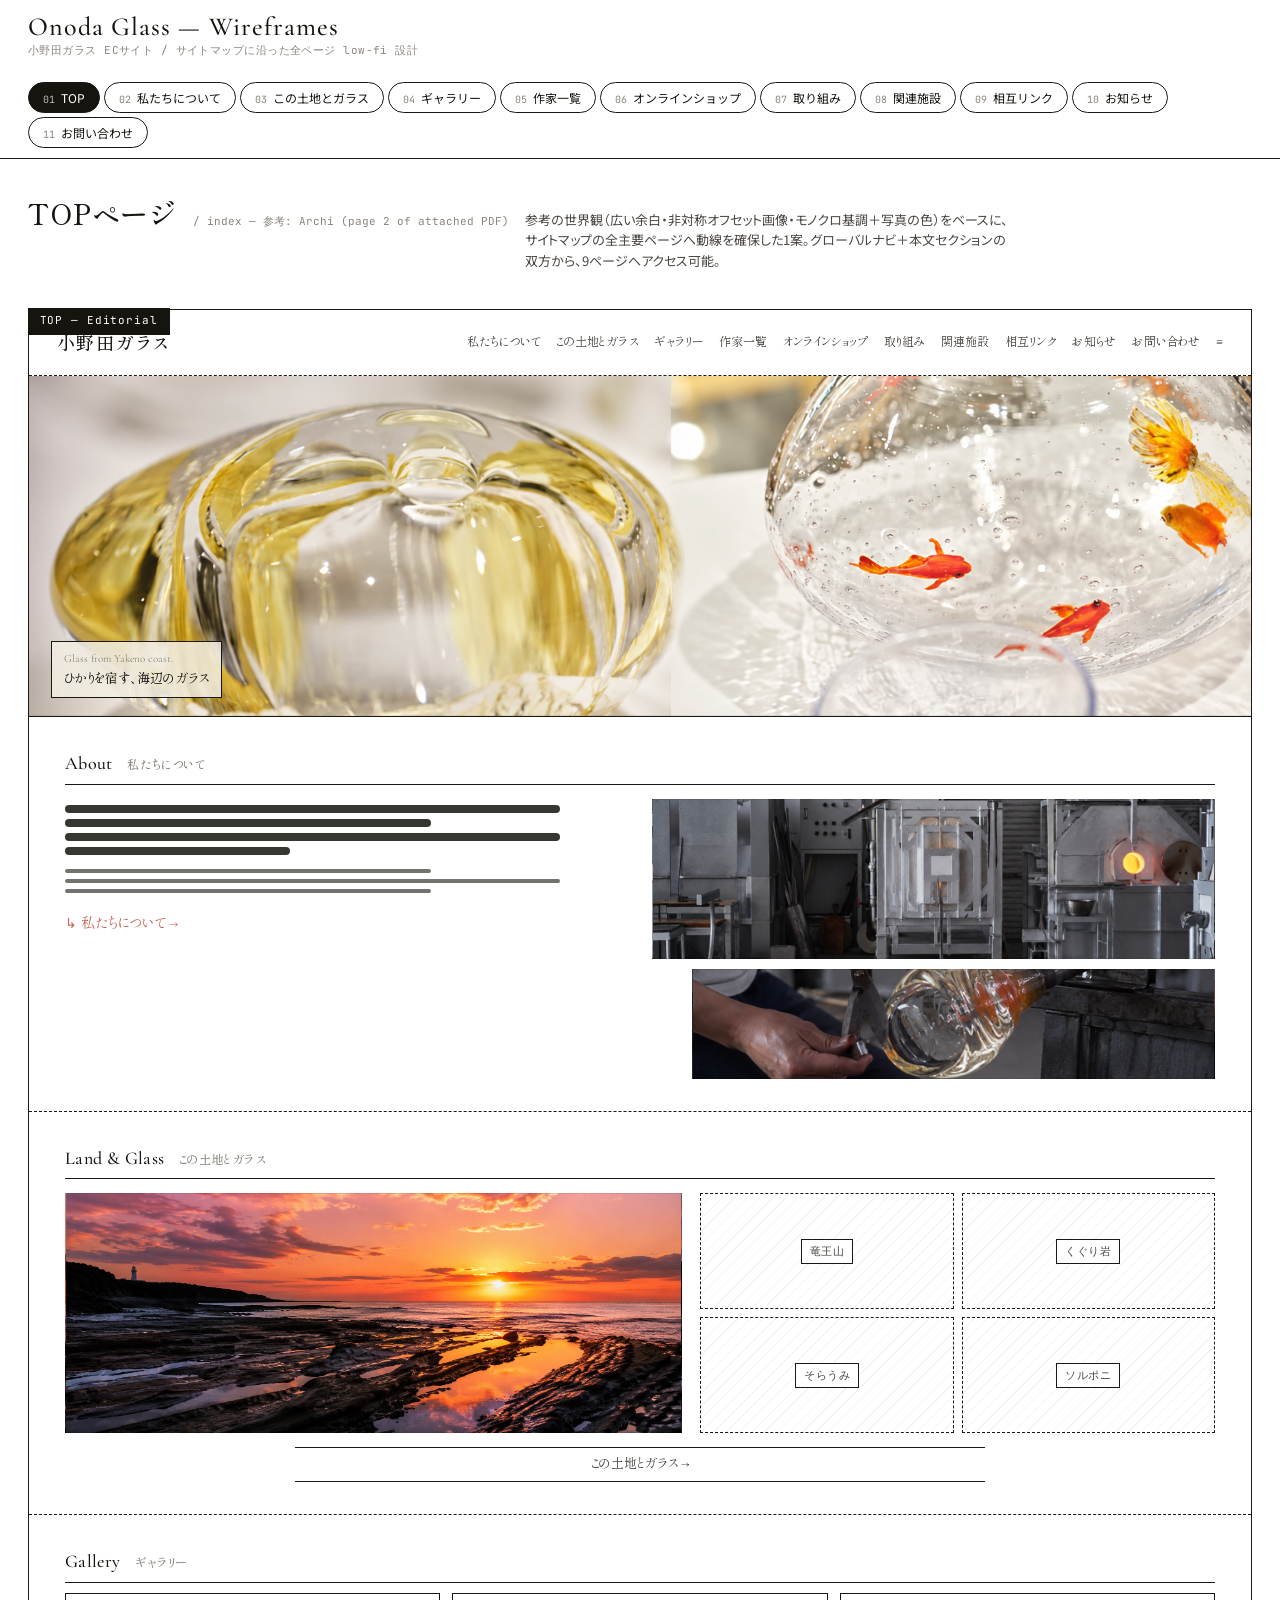
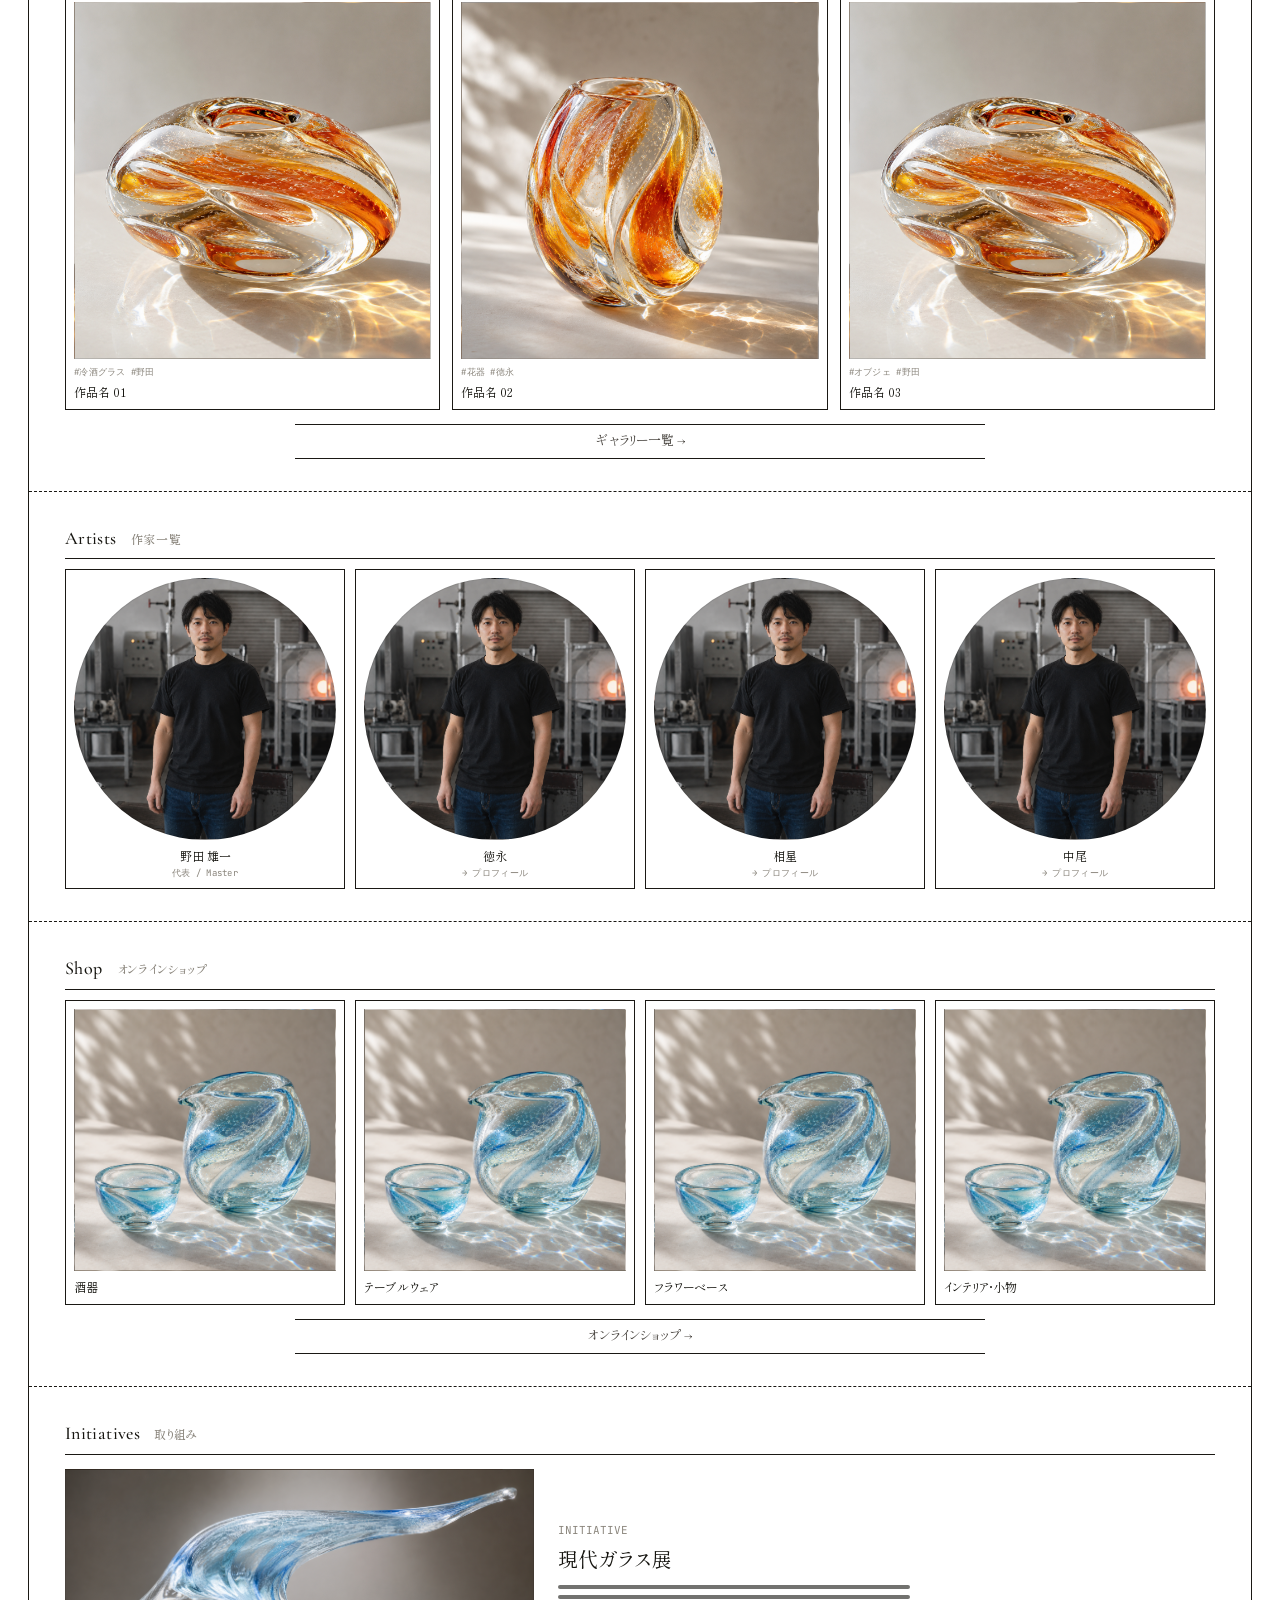
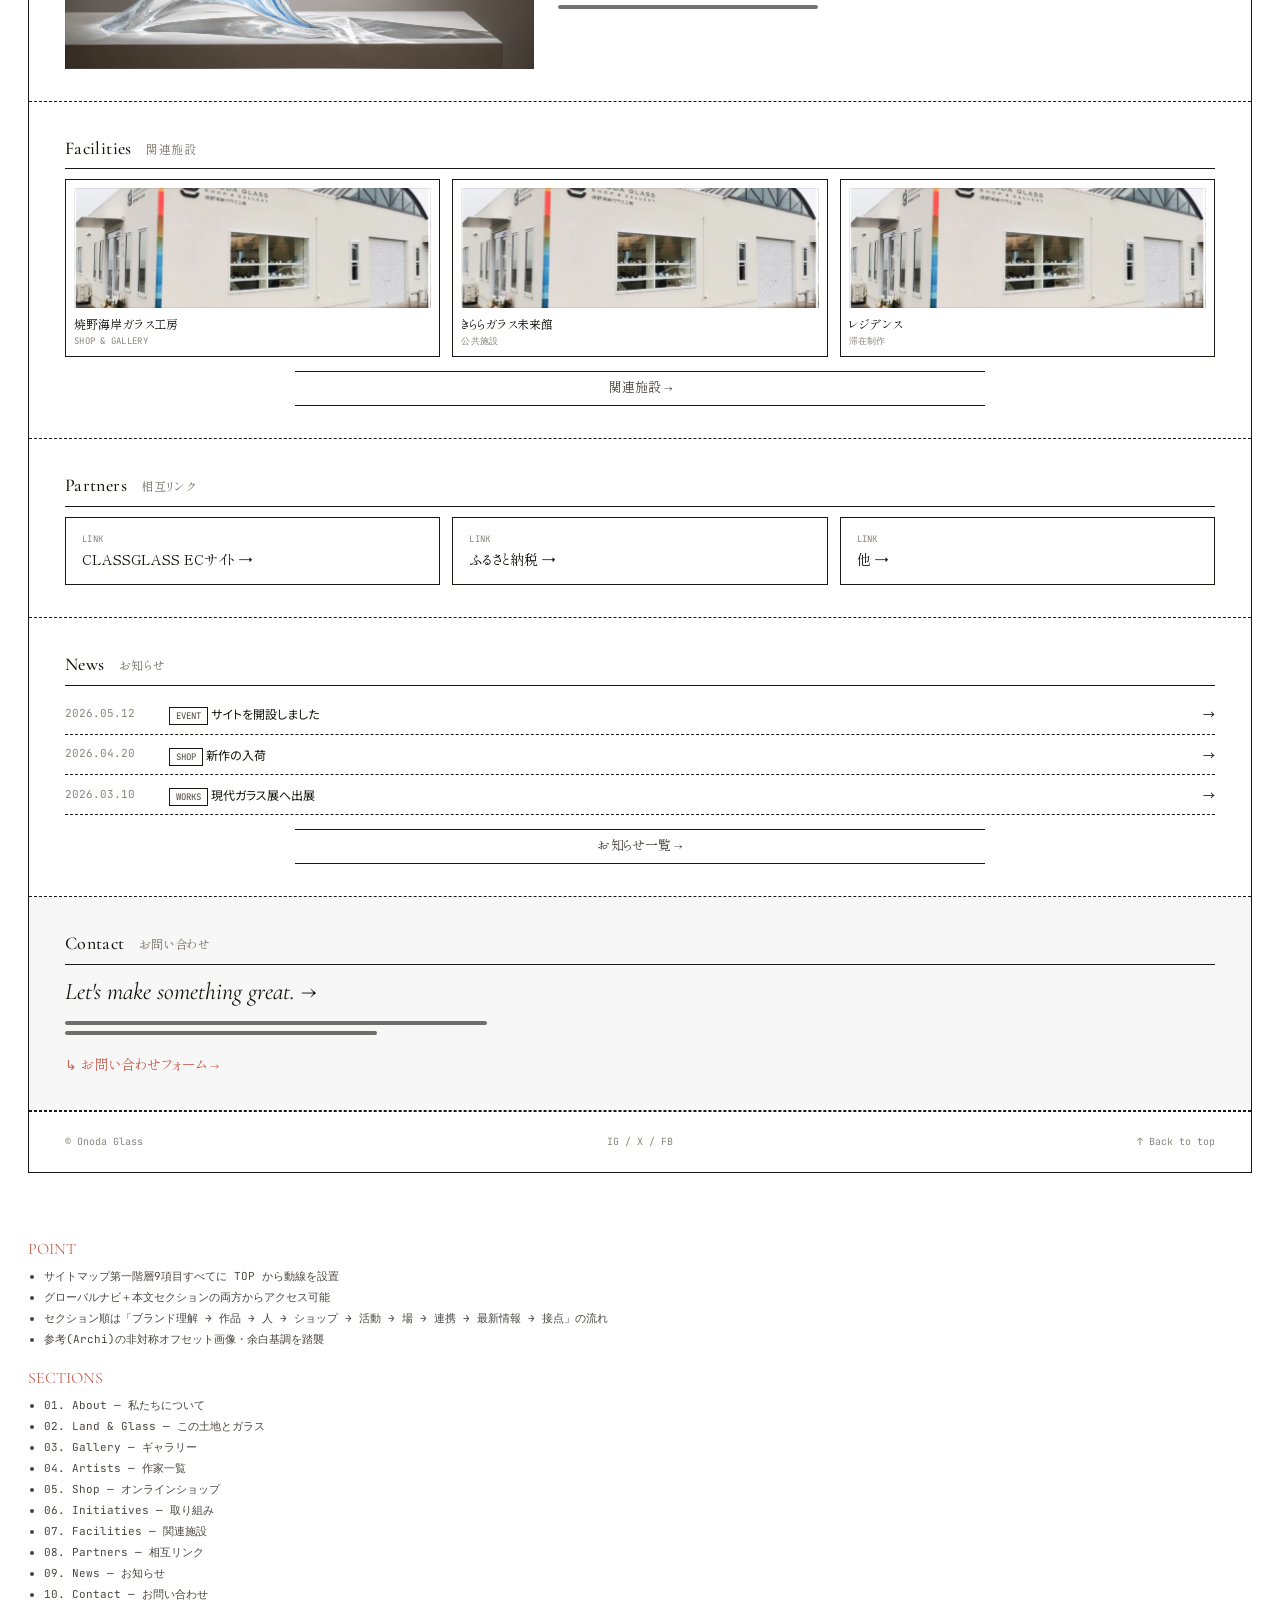
==== index.html @ 954834c8 "Add 4th artist Nakao to TOP and artist page" ====
<!doctype html>
<html lang="ja">
<head>
<meta charset="utf-8">
<title>小野田ガラス Wireframes</title>
<meta name="viewport" content="width=1400">
<link rel="preconnect" href="https://fonts.googleapis.com">
<link rel="preconnect" href="https://fonts.gstatic.com" crossorigin>
<link href="https://fonts.googleapis.com/css2?family=Shippori+Mincho+B1:wght@400;500;600;700&family=Noto+Sans+JP:wght@300;400;500;700&family=Cormorant+Garamond:ital,wght@0,400;0,500;1,400&family=JetBrains+Mono:wght@400;500&display=swap" rel="stylesheet">
<link rel="stylesheet" href="styles.css">
</head>
<body data-sketch="1" data-accent="on">

<template id="__bundler_thumbnail" data-bg-color="#ffffff">
  <svg viewBox="0 0 120 84" xmlns="http://www.w3.org/2000/svg">
    <rect x="0" y="0" width="120" height="84" fill="#ffffff"/>
    <g fill="none" stroke="#15140f" stroke-width="1.4" stroke-linejoin="round" stroke-linecap="round">
      <path d="M48 18 L72 18 L70 40 Q60 50 50 40 Z"/>
      <line x1="60" y1="50" x2="60" y2="64"/>
      <line x1="50" y1="66" x2="70" y2="66"/>
    </g>
    <text x="60" y="78" text-anchor="middle"
          font-family="'Shippori Mincho B1', 'Yu Mincho', serif"
          font-size="6" fill="#15140f" letter-spacing="1">Onoda Glass</text>
  </svg>
</template>

<!-- ============================ TOP BAR =========================== -->
<header class="topbar">
  <div class="topbar__title">
    <div class="h">Onoda Glass — Wireframes</div>
    <div class="sub">小野田ガラス ECサイト / サイトマップに沿った全ページ low-fi 設計</div>
  </div>
  <nav class="tabs" role="tablist" id="tabs">
    <button class="tab" role="tab" data-target="top" aria-selected="true"><span class="num">01</span>TOP</button>
    <button class="tab" role="tab" data-target="about"><span class="num">02</span>私たちについて</button>
    <button class="tab" role="tab" data-target="land"><span class="num">03</span>この土地とガラス</button>
    <button class="tab" role="tab" data-target="gallery"><span class="num">04</span>ギャラリー</button>
    <button class="tab" role="tab" data-target="artist"><span class="num">05</span>作家一覧</button>
    <button class="tab" role="tab" data-target="shop"><span class="num">06</span>オンラインショップ</button>
    <button class="tab" role="tab" data-target="initiative"><span class="num">07</span>取り組み</button>
    <button class="tab" role="tab" data-target="facility"><span class="num">08</span>関連施設</button>
    <button class="tab" role="tab" data-target="partners"><span class="num">09</span>相互リンク</button>
    <button class="tab" role="tab" data-target="news"><span class="num">10</span>お知らせ</button>
    <button class="tab" role="tab" data-target="contact"><span class="num">11</span>お問い合わせ</button>
  </nav>
</header>

<!-- ============================ TOP ============================== -->
<section class="page" data-page="top" data-active="true" data-screen-label="01 TOP">
  <div class="page-header">
    <h1>TOPページ</h1>
    <span class="crumb">/ index — 参考: Archi (page 2 of attached PDF)</span>
    <p class="desc">参考の世界観（広い余白・非対称オフセット画像・モノクロ基調＋写真の色）をベースに、サイトマップの全主要ページへ動線を確保した1案。グローバルナビ＋本文セクションの双方から、9ページへアクセス可能。</p>
  </div>

  <div class="fullwire-wrap">
    <div class="fullwire">
      <div class="variation__tag">TOP — Editorial</div>

      <!-- ===== Global nav (full sitemap) ===== -->
      <div class="wire-nav" style="flex-wrap:wrap;gap:14px">
        <div class="brand">小野田ガラス</div>
        <ul style="flex-wrap:wrap;gap:10px 16px">
          <li>私たちについて</li>
          <li>この土地とガラス</li>
          <li>ギャラリー</li>
          <li>作家一覧</li>
          <li>オンラインショップ</li>
          <li>取り組み</li>
          <li>関連施設</li>
          <li>相互リンク</li>
          <li>お知らせ</li>
          <li>お問い合わせ</li>
          <li style="margin-left:auto">≡</li>
        </ul>
      </div>

      <!-- ===== HERO ===== -->
      <div class="wire-hero">
        <div class="ph has-img" style="min-height:340px;--ph-img:url('img/hero.png')"><span class="lbl">[ HERO ]&#10;ガラスの作品写真（横長）&#10;or 焼野海岸の風景</span></div>
        <div class="overlay">
          <span class="en">Glass from Yakeno coast.</span>
          ひかりを宿す、海辺のガラス
        </div>
      </div>

      <!-- ===== 私たちについて ===== -->
      <div class="wire-section">
        <h3>About <span class="jp">私たちについて</span></h3>
        <div style="display:grid;grid-template-columns:1fr 1fr;gap:24px;margin-top:14px">
          <div class="lines">
            <div class="line long"></div>
            <div class="line med"></div>
            <div class="line long"></div>
            <div class="line short"></div>
            <div class="line thin med" style="margin-top:14px"></div>
            <div class="line thin long"></div>
            <div class="line thin med"></div>
            <div style="margin-top:14px" class="note">私たちについて →</div>
          </div>
          <div style="position:relative">
            <div class="ph has-img" style="min-height:160px;--ph-img:url('img/studio.png')"><span class="lbl">[ 工房の様子 ]</span></div>
            <div class="ph has-img" style="min-height:110px;margin-top:10px;margin-left:40px;--ph-img:url('img/handwork.png')"><span class="lbl">[ 作品の手元 ]</span></div>
          </div>
        </div>
      </div>

      <!-- ===== この土地とガラス ===== -->
      <div class="wire-section">
        <h3>Land &amp; Glass <span class="jp">この土地とガラス</span></h3>
        <div style="display:grid;grid-template-columns:1.2fr 1fr;gap:18px;margin-top:14px">
          <div class="ph has-img" style="min-height:240px;--ph-img:url('img/coast.png')"><span class="lbl">[ 焼野海岸の夕焼け ]</span></div>
          <div style="display:grid;grid-template-columns:1fr 1fr;gap:8px">
            <div class="ph"><span class="lbl">竜王山</span></div>
            <div class="ph"><span class="lbl">くぐり岩</span></div>
            <div class="ph"><span class="lbl">そらうみ</span></div>
            <div class="ph"><span class="lbl">ソルポニ</span></div>
          </div>
        </div>
        <div class="see-more">この土地とガラス →</div>
      </div>

      <!-- ===== ギャラリー ===== -->
      <div class="wire-section">
        <h3>Gallery <span class="jp">ギャラリー</span></h3>
        <div class="wire-grid-3" style="margin-top:10px">
          <div class="wire-card"><div class="ph has-img" style="aspect-ratio:1;--ph-img:url('img/work-01.png')"><span class="lbl">作品</span></div><div class="meta">#冷酒グラス  #野田</div><div class="ttl">作品名 01</div></div>
          <div class="wire-card"><div class="ph has-img" style="aspect-ratio:1;--ph-img:url('img/work-02.png')"><span class="lbl">作品</span></div><div class="meta">#花器  #徳永</div><div class="ttl">作品名 02</div></div>
          <div class="wire-card"><div class="ph has-img" style="aspect-ratio:1;--ph-img:url('img/work-01.png')"><span class="lbl">作品</span></div><div class="meta">#オブジェ  #野田</div><div class="ttl">作品名 03</div></div>
        </div>
        <div class="see-more">ギャラリー一覧 →</div>
      </div>

      <!-- ===== 作家一覧 ===== -->
      <div class="wire-section">
        <h3>Artists <span class="jp">作家一覧</span></h3>
        <div class="wire-grid-4" style="margin-top:10px">
          <div class="wire-card"><div class="ph ph--circle has-img" style="--ph-img:url('img/portrait-v2.png')"><span class="lbl">野田</span></div><div class="ttl" style="text-align:center">野田 雄一</div><div class="meta" style="text-align:center">代表 / Master</div></div>
          <div class="wire-card"><div class="ph ph--circle has-img" style="--ph-img:url('img/portrait-v2.png')"><span class="lbl">徳永</span></div><div class="ttl" style="text-align:center">徳永</div><div class="meta" style="text-align:center">→ プロフィール</div></div>
          <div class="wire-card"><div class="ph ph--circle has-img" style="--ph-img:url('img/portrait-v2.png')"><span class="lbl">相星</span></div><div class="ttl" style="text-align:center">相星</div><div class="meta" style="text-align:center">→ プロフィール</div></div>
          <div class="wire-card"><div class="ph ph--circle has-img" style="--ph-img:url('img/portrait-v2.png')"><span class="lbl">中尾</span></div><div class="ttl" style="text-align:center">中尾</div><div class="meta" style="text-align:center">→ プロフィール</div></div>
        </div>
      </div>

      <!-- ===== オンラインショップ ===== -->
      <div class="wire-section">
        <h3>Shop <span class="jp">オンラインショップ</span></h3>
        <div class="wire-grid-4" style="margin-top:10px">
          <div class="wire-card"><div class="ph has-img" style="aspect-ratio:1;--ph-img:url('img/product.png')"><span class="lbl">酒器</span></div><div class="ttl">酒器</div></div>
          <div class="wire-card"><div class="ph has-img" style="aspect-ratio:1;--ph-img:url('img/product.png')"><span class="lbl">テーブル</span></div><div class="ttl">テーブルウェア</div></div>
          <div class="wire-card"><div class="ph has-img" style="aspect-ratio:1;--ph-img:url('img/product.png')"><span class="lbl">花器</span></div><div class="ttl">フラワーベース</div></div>
          <div class="wire-card"><div class="ph has-img" style="aspect-ratio:1;--ph-img:url('img/product.png')"><span class="lbl">小物</span></div><div class="ttl">インテリア・小物</div></div>
        </div>
        <div class="see-more">オンラインショップ →</div>
      </div>

      <!-- ===== 取り組み ===== -->
      <div class="wire-section">
        <h3>Initiatives <span class="jp">取り組み</span></h3>
        <div style="display:grid;grid-template-columns:1fr 1.4fr;gap:24px;margin-top:14px;align-items:center">
          <div class="ph has-img" style="min-height:200px;--ph-img:url('img/exhibition.png')"><span class="lbl">[ 現代ガラス展 ]</span></div>
          <div>
            <div style="font-family:var(--mono);font-size:11px;color:var(--ink-3)">INITIATIVE</div>
            <div style="font-family:var(--jp-head);font-size:20px;margin-top:4px">現代ガラス展</div>
            <div class="lines" style="margin-top:10px;max-width:50ch">
              <div class="line thin long"></div>
              <div class="line thin long"></div>
              <div class="line thin med"></div>
            </div>
          </div>
        </div>
      </div>

      <!-- ===== 関連施設 ===== -->
      <div class="wire-section">
        <h3>Facilities <span class="jp">関連施設</span></h3>
        <div class="wire-grid-3" style="margin-top:10px">
          <div class="wire-card"><div class="ph has-img" style="min-height:120px;--ph-img:url('img/facility.png')"><span class="lbl">焼野海岸ガラス工房</span></div><div class="ttl">焼野海岸ガラス工房</div><div class="meta">SHOP &amp; GALLERY</div></div>
          <div class="wire-card"><div class="ph has-img" style="min-height:120px;--ph-img:url('img/facility.png')"><span class="lbl">きらら未来館</span></div><div class="ttl">きららガラス未来館</div><div class="meta">公共施設</div></div>
          <div class="wire-card"><div class="ph has-img" style="min-height:120px;--ph-img:url('img/facility.png')"><span class="lbl">レジデンス</span></div><div class="ttl">レジデンス</div><div class="meta">滞在制作</div></div>
        </div>
        <div class="see-more">関連施設 →</div>
      </div>

      <!-- ===== 相互リンク ===== -->
      <div class="wire-section">
        <h3>Partners <span class="jp">相互リンク</span></h3>
        <div class="wire-grid-3" style="margin-top:10px">
          <div class="wire-card" style="padding:14px 16px"><div class="meta">LINK</div><div class="ttl" style="font-size:14px;margin-top:2px">CLASSGLASS ECサイト  →</div></div>
          <div class="wire-card" style="padding:14px 16px"><div class="meta">LINK</div><div class="ttl" style="font-size:14px;margin-top:2px">ふるさと納税  →</div></div>
          <div class="wire-card" style="padding:14px 16px"><div class="meta">LINK</div><div class="ttl" style="font-size:14px;margin-top:2px">他  →</div></div>
        </div>
      </div>

      <!-- ===== お知らせ ===== -->
      <div class="wire-section">
        <h3>News <span class="jp">お知らせ</span></h3>
        <div class="news-row"><span class="date">2026.05.12</span><span><span class="cat">EVENT</span> サイトを開設しました</span><span>→</span></div>
        <div class="news-row"><span class="date">2026.04.20</span><span><span class="cat">SHOP</span> 新作の入荷</span><span>→</span></div>
        <div class="news-row"><span class="date">2026.03.10</span><span><span class="cat">WORKS</span> 現代ガラス展へ出展</span><span>→</span></div>
        <div class="see-more">お知らせ一覧 →</div>
      </div>

      <!-- ===== お問い合わせ ===== -->
      <div class="wire-section" style="background:rgba(0,0,0,0.03)">
        <h3>Contact <span class="jp">お問い合わせ</span></h3>
        <div style="font-family:var(--hand-en);font-size:24px;margin-top:8px;font-style:italic;color:var(--ink)">Let's make something great. →</div>
        <div class="lines" style="margin-top:10px;max-width:60ch">
          <div class="line thin long"></div>
          <div class="line thin med"></div>
        </div>
        <div class="note" style="margin-top:14px">お問い合わせフォーム →</div>
      </div>

      <div class="wire-footer">
        <span>© Onoda Glass</span>
        <span>IG / X / FB</span>
        <span>↑ Back to top</span>
      </div>
    </div>

    <aside class="rail">
      <h4>POINT</h4>
      <ul>
        <li>サイトマップ第一階層9項目すべてに TOP から動線を設置</li>
        <li>グローバルナビ＋本文セクションの両方からアクセス可能</li>
        <li>セクション順は「ブランド理解 → 作品 → 人 → ショップ → 活動 → 場 → 連携 → 最新情報 → 接点」の流れ</li>
        <li>参考(Archi)の非対称オフセット画像・余白基調を踏襲</li>
      </ul>
      <h4 style="margin-top:18px">SECTIONS</h4>
      <ul>
        <li>01. About — 私たちについて</li>
        <li>02. Land &amp; Glass — この土地とガラス</li>
        <li>03. Gallery — ギャラリー</li>
        <li>04. Artists — 作家一覧</li>
        <li>05. Shop — オンラインショップ</li>
        <li>06. Initiatives — 取り組み</li>
        <li>07. Facilities — 関連施設</li>
        <li>08. Partners — 相互リンク</li>
        <li>09. News — お知らせ</li>
        <li>10. Contact — お問い合わせ</li>
      </ul>
    </aside>
  </div>
</section>
<!-- ============================ ABOUT ============================ -->
<section class="page" data-page="about" data-screen-label="02 About">
  <div class="page-header">
    <h1>私たちについて</h1>
    <span class="crumb">/ about — 理念(MVV) / 沿革 / 住所</span>
    <p class="desc">3つの第二階層を1ページに収めるロングスクロール構成。MVV→沿革→所在地の順で、上から「考え」→「歴史」→「来訪情報」へ。</p>
  </div>

  <div class="fullwire-wrap">
    <div class="fullwire">
      <div class="variation__tag">ABOUT</div>
      <div class="wire-nav"><div class="brand">小野田ガラス</div><ul><li>Home</li><li>About</li><li>Gallery</li><li>Shop</li><li>≡</li></ul></div>

      <div class="wire-hero"><div class="ph has-img" style="min-height:200px;--ph-img:url('img/studio.png')"><span class="lbl">[ 工房の入口 or 集合写真 ]</span></div>
        <div class="overlay"><span class="en">About us.</span>私たちについて</div>
      </div>

      <div class="wire-section">
        <h3>MVV <span class="jp">理念</span></h3>
        <div style="display:grid;grid-template-columns:repeat(3,1fr);gap:18px;margin-top:14px">
          <div><div style="font-family:var(--hand-en);color:var(--accent);font-size:18px">Mission</div>
            <div class="lines"><div class="line long"></div><div class="line med"></div><div class="line thin long"></div><div class="line thin short"></div></div></div>
          <div><div style="font-family:var(--hand-en);color:var(--accent);font-size:18px">Vision</div>
            <div class="lines"><div class="line long"></div><div class="line med"></div><div class="line thin long"></div><div class="line thin short"></div></div></div>
          <div><div style="font-family:var(--hand-en);color:var(--accent);font-size:18px">Value</div>
            <div class="lines"><div class="line long"></div><div class="line med"></div><div class="line thin long"></div><div class="line thin short"></div></div></div>
        </div>
      </div>

      <div class="wire-section">
        <h3>沿革 <span class="jp">History</span></h3>
        <div style="display:grid;grid-template-columns:120px 1fr;gap:8px 16px;margin-top:10px;font-size:13px">
          <div class="meta" style="font-family:var(--mono);color:var(--ink-3)">19XX</div><div class="lines"><div class="line med"></div></div>
          <div class="meta" style="font-family:var(--mono);color:var(--ink-3)">20XX</div><div class="lines"><div class="line long"></div></div>
          <div class="meta" style="font-family:var(--mono);color:var(--ink-3)">20XX</div><div class="lines"><div class="line med"></div></div>
          <div class="meta" style="font-family:var(--mono);color:var(--ink-3)">20XX</div><div class="lines"><div class="line long"></div></div>
          <div class="meta" style="font-family:var(--mono);color:var(--ink-3)">2026</div><div class="lines"><div class="line short"></div></div>
        </div>
      </div>

      <div class="wire-section">
        <h3>所在地 <span class="jp">Access</span></h3>
        <div style="display:grid;grid-template-columns:1.2fr 1fr;gap:18px;margin-top:10px">
          <div style="min-height:200px;overflow:hidden;border:1px solid rgba(0,0,0,0.08)"><iframe src="https://www.google.com/maps?q=%E7%84%BC%E9%87%8E%E6%B5%B7%E5%B2%B8+%E5%B1%B1%E9%99%BD%E5%B0%8F%E9%87%8E%E7%94%B0&output=embed" style="width:100%;height:100%;min-height:200px;border:0" loading="lazy"></iframe></div>
          <div>
            <div style="font-family:var(--hand);font-size:14px">焼野海岸ガラス工房 shop &amp; gallery</div>
            <div class="lines" style="margin-top:8px">
              <div class="line thin long"></div>
              <div class="line thin med"></div>
              <div class="line thin long"></div>
            </div>
            <div style="margin-top:12px;font-family:var(--mono);font-size:11px;color:var(--ink-2)">
              ◯ 住所 / 〒XXX-XXXX 山陽小野田市…<br>
              ◯ 営業時間<br>
              ◯ 定休日<br>
              ◯ 電話 / メール
            </div>
          </div>
        </div>
      </div>

      <div class="wire-footer"><span>© Onoda Glass</span><span>IG · X · FB</span><span>↑</span></div>
    </div>

    <aside class="rail">
      <h4>POINT</h4>
      <ul>
        <li>1ページに第二階層3つを集約（MVV/沿革/住所）</li>
        <li>沿革はタイムライン縦並び。年号は monospace で揃える</li>
        <li>所在地は地図 + 営業情報を必ずワンセットに</li>
        <li>ヒーロー画像は工房の入口を推奨</li>
      </ul>
      <h4 style="margin-top:18px">CONTENT</h4>
      <ul>
        <li>MVV：Mission/Vision/Valueの3カラム or 縦並びを選択可</li>
        <li>沿革：5〜10件想定</li>
        <li>住所：マップは Google Maps 埋め込み</li>
      </ul>
    </aside>
  </div>
</section>

<!-- ============================ LAND ============================= -->
<section class="page" data-page="land" data-screen-label="03 Land">
  <div class="page-header">
    <h1>この土地とガラス</h1>
    <span class="crumb">/ land — 焼野海岸 / 山陽小野田市</span>
    <p class="desc">「周辺スポット」と「街の歴史」を分けて見せる。スポットはカード一覧→個別ページに遷移。歴史は読み物としてエディトリアル風に。</p>
  </div>

  <div class="fullwire-wrap">
    <div class="fullwire">
      <div class="variation__tag">LAND</div>
      <div class="wire-nav"><div class="brand">小野田ガラス</div><ul><li>Home</li><li>About</li><li>Gallery</li><li>Shop</li><li>≡</li></ul></div>

      <div class="wire-hero"><div class="ph has-img" style="min-height:260px;--ph-img:url('img/coast.png')"><span class="lbl">[ 焼野海岸 / 全面写真 ]</span></div>
        <div class="overlay"><span class="en">From Yakeno coast.</span>この土地とガラス</div>
      </div>

      <div class="wire-section">
        <h3>工房の周辺 <span class="jp">Around the workshop</span></h3>
        <div class="wire-grid-3" style="margin-top:14px">
          <div class="wire-card"><div class="ph has-img" style="--ph-img:url('img/michinoeki.png')"><span class="lbl">焼野海岸</span></div><div class="ttl">焼野海岸・夕焼け</div><div class="meta">SPOT 01</div></div>
          <div class="wire-card"><div class="ph has-img" style="--ph-img:url('img/michinoeki.png')"><span class="lbl">竜王山</span></div><div class="ttl">竜王山</div><div class="meta">SPOT 02</div></div>
          <div class="wire-card"><div class="ph has-img" style="--ph-img:url('img/michinoeki.png')"><span class="lbl">そらうみ</span></div><div class="ttl">そらうみ・海辺の駅</div><div class="meta">SPOT 03 / 野田先生の作品</div></div>
          <div class="wire-card"><div class="ph has-img" style="--ph-img:url('img/michinoeki.png')"><span class="lbl">花の海</span></div><div class="ttl">花の海 <span style="color:var(--accent);font-family:var(--hand-en);font-size:12px">(要検討)</span></div><div class="meta">SPOT 04</div></div>
          <div class="wire-card"><div class="ph has-img" style="--ph-img:url('img/michinoeki.png')"><span class="lbl">ソルポニ</span></div><div class="ttl">ソルポニエンテ</div><div class="meta">SPOT 05</div></div>
          <div class="wire-card"><div class="ph has-img" style="--ph-img:url('img/michinoeki.png')"><span class="lbl">くぐり岩</span></div><div class="ttl">くぐり岩</div><div class="meta">SPOT 06</div></div>
        </div>
      </div>

      <div class="wire-section">
        <h3>山陽小野田市 <span class="jp">セメント街とガラスの町・窯業</span></h3>
        <div style="display:grid;grid-template-columns:1fr 1fr;gap:18px;margin-top:14px">
          <div class="lines">
            <div class="line long"></div><div class="line long"></div><div class="line med"></div>
            <div class="line thin long" style="margin-top:10px"></div><div class="line thin long"></div><div class="line thin med"></div>
            <div class="line thin long" style="margin-top:10px"></div><div class="line thin short"></div>
          </div>
          <div>
            <div class="ph has-img" style="min-height:140px;--ph-img:url('img/cement.png')"><span class="lbl">[ 古い窯 / セメント工場 ]</span></div>
            <div class="ph has-img" style="min-height:80px;margin-top:10px;margin-left:30px;--ph-img:url('img/cement.png')"><span class="lbl">[ 街の風景 ]</span></div>
          </div>
        </div>
      </div>

      <div class="wire-footer"><span>© Onoda Glass</span><span>IG · X · FB</span><span>↑</span></div>
    </div>

    <aside class="rail">
      <h4>POINT</h4>
      <ul>
        <li>第二階層「周辺について」「山陽小野田市とは」を上下で分割</li>
        <li>スポット6つは均等カード。各カードは個別ページ（任意）</li>
        <li>「花の海」は要検討マーカー付き</li>
        <li>歴史パートはエディトリアル（テキスト+オフセット画像）</li>
      </ul>
    </aside>
  </div>
</section>

<!-- ============================ GALLERY ========================== -->
<section class="page" data-page="gallery" data-screen-label="04 Gallery">
  <div class="page-header">
    <h1>ギャラリー</h1>
    <span class="crumb">/ gallery — 焼野工房の作品 / 野田先生の作品 / セレクト作品</span>
    <p class="desc">サイトマップの第二階層に沿って3セクションを縦に並べる構成。「作家一覧」はギャラリーには含めず、別ページとして独立。</p>
  </div>

  <div class="fullwire-wrap">
    <div class="fullwire">
      <div class="variation__tag">GALLERY</div>
      <div class="wire-nav"><div class="brand">小野田ガラス</div><ul><li>Home</li><li>About</li><li>Gallery</li><li>作家一覧</li><li>Shop</li><li>≡</li></ul></div>

      <div class="wire-hero"><div class="ph has-img" style="min-height:200px;--ph-img:url('img/work-01.png')"><span class="lbl">[ 代表作の引きの写真 ]</span></div>
        <div class="overlay"><span class="en">Gallery.</span>作品一覧</div>
      </div>

      <!-- intro + anchor links -->
      <div class="wire-section">
        <div class="lines" style="max-width:60ch">
          <div class="line long"></div>
          <div class="line thin long"></div>
          <div class="line thin med"></div>
        </div>
        <div style="display:flex;gap:10px;flex-wrap:wrap;margin-top:14px;font-family:var(--mono);font-size:11px">
          <span style="color:var(--ink-3)">JUMP:</span>
          <span style="border:1px solid var(--rule);padding:4px 10px">↓ 焼野工房の作品</span>
          <span style="border:1px solid var(--rule);padding:4px 10px">↓ 野田先生の作品</span>
          <span style="border:1px solid var(--rule);padding:4px 10px">↓ セレクト作品</span>
        </div>
      </div>

      <!-- ===== 01 焼野工房の作品 ===== -->
      <div class="wire-section">
        <h3>焼野工房の作品 <span class="jp">Yakeno Studio Works</span></h3>
        <div class="lines" style="max-width:60ch;margin-top:6px">
          <div class="line thin long"></div>
          <div class="line thin med"></div>
        </div>
        <div class="wire-grid-4" style="margin-top:14px">
          <div class="wire-card"><div class="ph has-img" style="aspect-ratio:1;--ph-img:url('img/product.png')"><span class="lbl">作品</span></div><div class="meta">#冷酒グラス</div><div class="ttl">作品名 01</div></div>
          <div class="wire-card"><div class="ph has-img" style="aspect-ratio:1;--ph-img:url('img/product.png')"><span class="lbl">作品</span></div><div class="meta">#ロックグラス</div><div class="ttl">作品名 02</div></div>
          <div class="wire-card"><div class="ph has-img" style="aspect-ratio:1;--ph-img:url('img/product.png')"><span class="lbl">作品</span></div><div class="meta">#花器</div><div class="ttl">作品名 03</div></div>
          <div class="wire-card"><div class="ph has-img" style="aspect-ratio:1;--ph-img:url('img/product.png')"><span class="lbl">作品</span></div><div class="meta">#小鉢</div><div class="ttl">作品名 04</div></div>
        </div>
      </div>

      <!-- ===== 02 野田先生の作品 ===== -->
      <div class="wire-section">
        <h3>野田先生の作品 <span class="jp">Works by Yuichi Noda</span></h3>
        <div style="display:grid;grid-template-columns:1.1fr 2fr;gap:18px;margin-top:14px;align-items:start">
          <div>
            <div class="ph ph--circle has-img" style="width:120px;height:120px;min-height:auto;--ph-img:url('img/portrait-v2.png')"><span class="lbl">野田</span></div>
            <div style="font-family:var(--jp-head);font-size:16px;margin-top:8px">野田 雄一</div>
            <div style="font-family:var(--hand-en);font-size:13px;color:var(--accent);font-style:italic">Yuichi Noda</div>
            <div class="lines" style="margin-top:8px"><div class="line thin long"></div><div class="line thin med"></div></div>
            <div class="note" style="margin-top:10px">プロフィール →</div>
          </div>
          <div class="wire-grid-3">
            <div class="wire-card"><div class="ph has-img" style="aspect-ratio:1;--ph-img:url('img/product.png')"><span class="lbl">作品</span></div><div class="meta">#オブジェ</div><div class="ttl">作品名 01</div></div>
            <div class="wire-card"><div class="ph has-img" style="aspect-ratio:1;--ph-img:url('img/product.png')"><span class="lbl">作品</span></div><div class="meta">#グラス</div><div class="ttl">作品名 02</div></div>
            <div class="wire-card"><div class="ph has-img" style="aspect-ratio:1;--ph-img:url('img/product.png')"><span class="lbl">作品</span></div><div class="meta">#花器</div><div class="ttl">作品名 03</div></div>
          </div>
        </div>
      </div>

      <!-- ===== 03 セレクト作品 ===== -->
      <div class="wire-section">
        <h3>セレクト作品 <span class="jp">Selected — 全国・海外</span></h3>
        <div class="lines" style="max-width:60ch;margin-top:6px">
          <div class="line thin long"></div>
          <div class="line thin med"></div>
        </div>
        <div class="wire-grid-4" style="margin-top:14px">
          <div class="wire-card"><div class="ph has-img" style="aspect-ratio:1;--ph-img:url('img/product.png')"><span class="lbl">作品</span></div><div class="meta">#国内 #◯◯作家</div><div class="ttl">作品名 01</div></div>
          <div class="wire-card"><div class="ph has-img" style="aspect-ratio:1;--ph-img:url('img/product.png')"><span class="lbl">作品</span></div><div class="meta">#国内 #◯◯作家</div><div class="ttl">作品名 02</div></div>
          <div class="wire-card"><div class="ph has-img" style="aspect-ratio:1;--ph-img:url('img/product.png')"><span class="lbl">作品</span></div><div class="meta">#海外 #◯◯作家</div><div class="ttl">作品名 03</div></div>
          <div class="wire-card"><div class="ph has-img" style="aspect-ratio:1;--ph-img:url('img/product.png')"><span class="lbl">作品</span></div><div class="meta">#海外 #◯◯作家</div><div class="ttl">作品名 04</div></div>
        </div>
      </div>

      <div class="wire-footer"><span>© Onoda Glass</span><span>IG · X · FB</span><span>↑</span></div>
    </div>

    <aside class="rail">
      <h4>POINT</h4>
      <ul>
        <li>第二階層は 3 セクション固定（焼野工房 / 野田先生 / セレクト）</li>
        <li>作家一覧はギャラリー内に含めず、独立ページ「05 作家」へ</li>
        <li>各セクションに代表4〜6作品（一覧の入口）</li>
        <li>「野田先生」枠だけ作家プロフィールへの導線を併設</li>
      </ul>
      <h4 style="margin-top:18px">QUESTION</h4>
      <ul>
        <li>各作品クリック時：拡大モーダル or 個別ページ</li>
        <li>セレクト作品は購入可能 / 鑑賞のみ？</li>
      </ul>
    </aside>
  </div>
</section>

<!-- ============================ ARTIST =========================== -->
<section class="page" data-page="artist" data-screen-label="05 Artist">
  <div class="page-header">
    <h1>作家一覧</h1>
    <span class="crumb">/ artists — 野田雄一 / 徳永 / 相星</span>
    <p class="desc">作家3名を1ページに集約。個別の作家ページ（下層）は持たない。同じテンプレで「プロフィール / 受賞歴 / 代表作品」を縦に並べる。</p>
  </div>

  <div class="fullwire-wrap">
    <div class="fullwire">
      <div class="variation__tag">ARTISTS</div>
      <div class="wire-nav"><div class="brand">小野田ガラス</div><ul><li>Home</li><li>Gallery</li><li>作家一覧</li><li>Shop</li><li>≡</li></ul></div>

      <div class="wire-hero"><div class="ph has-img" style="min-height:200px;--ph-img:url('img/handwork.png')"><span class="lbl">[ 作家集合写真 or 工房での制作風景 ]</span></div>
        <div class="overlay"><span class="en">Our artists.</span>作家一覧</div>
      </div>

      <div class="wire-section">
        <div class="lines" style="max-width:60ch">
          <div class="line long"></div>
          <div class="line thin long"></div>
          <div class="line thin med"></div>
        </div>

        <!-- index jump -->
        <div style="display:flex;gap:10px;flex-wrap:wrap;margin-top:14px;font-family:var(--mono);font-size:11px">
          <span style="color:var(--ink-3)">JUMP:</span>
          <span style="border:1px solid var(--rule);padding:4px 10px">↓ 野田 雄一</span>
          <span style="border:1px solid var(--rule);padding:4px 10px">↓ 徳永</span>
          <span style="border:1px solid var(--rule);padding:4px 10px">↓ 相星</span>
          <span style="border:1px solid var(--rule);padding:4px 10px">↓ 中尾</span>
        </div>
      </div>

      <!-- ===== Artist 01: 野田 雄一 ===== -->
      <div class="wire-section">
        <div style="display:grid;grid-template-columns:240px 1fr;gap:28px;align-items:start">
          <div>
            <div class="ph has-img" style="aspect-ratio:1;min-height:auto;--ph-img:url('img/portrait-v2.png')"><span class="lbl">[ ポートレート ]</span></div>
            <div style="font-family:var(--mono);font-size:11px;color:var(--ink-3);margin-top:10px">ARTIST 01 / 代表</div>
            <div style="font-family:var(--jp-head);font-size:20px;margin-top:2px">野田 雄一</div>
            <div style="font-family:var(--hand-en);color:var(--accent);font-size:14px;font-style:italic">Yuichi Noda</div>
          </div>
          <div>

            <!-- プロフィール -->
            <div style="font-family:var(--hand-en);color:var(--accent);font-size:13px;font-style:italic;border-bottom:1px solid var(--rule);padding-bottom:4px">プロフィール — Profile</div>
            <div class="lines" style="margin-top:10px;max-width:55ch">
              <div class="line thin long"></div>
              <div class="line thin long"></div>
              <div class="line thin med"></div>
              <div class="line thin long" style="margin-top:8px"></div>
              <div class="line thin short"></div>
            </div>
            <div style="margin-top:14px;display:grid;grid-template-columns:90px 1fr;gap:6px 14px;font-family:var(--mono);font-size:11px;color:var(--ink-2)">
              <div style="color:var(--ink-3)">所属</div><div>—</div>
              <div style="color:var(--ink-3)">専門</div><div>—</div>
              <div style="color:var(--ink-3)">出身</div><div>—</div>
            </div>

            <!-- 受賞歴 -->
            <div style="margin-top:22px;font-family:var(--hand-en);color:var(--accent);font-size:13px;font-style:italic;border-bottom:1px solid var(--rule);padding-bottom:4px">受賞歴 — Awards</div>
            <div style="margin-top:10px;display:grid;grid-template-columns:100px 1fr;gap:6px 14px;font-family:var(--mono);font-size:11px;color:var(--ink-2)">
              <div style="color:var(--ink-3)">20XX</div><div>—</div>
              <div style="color:var(--ink-3)">20XX</div><div>—</div>
            </div>

            <!-- 代表作品 -->
            <div style="margin-top:22px;font-family:var(--hand-en);color:var(--accent);font-size:13px;font-style:italic;border-bottom:1px solid var(--rule);padding-bottom:4px">代表作品 — Selected works</div>
            <div class="wire-grid-4" style="margin-top:10px">
              <div class="wire-card" style="padding:6px"><div class="ph has-img" style="aspect-ratio:1;min-height:auto;--ph-img:url('img/work-01.png')"><span class="lbl">作品</span></div><div class="meta" style="margin-top:4px">作品名 / 20XX</div></div>
              <div class="wire-card" style="padding:6px"><div class="ph" style="aspect-ratio:1;min-height:auto"><span class="lbl">作品</span></div><div class="meta" style="margin-top:4px">作品名 / 20XX</div></div>
              <div class="wire-card" style="padding:6px"><div class="ph" style="aspect-ratio:1;min-height:auto"><span class="lbl">作品</span></div><div class="meta" style="margin-top:4px">作品名 / 20XX</div></div>
              <div class="wire-card" style="padding:6px"><div class="ph" style="aspect-ratio:1;min-height:auto"><span class="lbl">作品</span></div><div class="meta" style="margin-top:4px">作品名 / 20XX</div></div>
            </div>

          </div>
        </div>
      </div>

      <!-- ===== Artist 02: 徳永 ===== -->
      <div class="wire-section">
        <div style="display:grid;grid-template-columns:240px 1fr;gap:28px;align-items:start">
          <div>
            <div class="ph has-img" style="aspect-ratio:1;min-height:auto;--ph-img:url('img/portrait-v2.png')"><span class="lbl">[ ポートレート ]</span></div>
            <div style="font-family:var(--mono);font-size:11px;color:var(--ink-3);margin-top:10px">ARTIST 02</div>
            <div style="font-family:var(--jp-head);font-size:20px;margin-top:2px">徳永 <span style="font-size:11px;color:var(--accent);font-family:var(--mono)">(フルネーム要確認)</span></div>
            <div style="font-family:var(--hand-en);color:var(--accent);font-size:14px;font-style:italic">Tokunaga</div>
          </div>
          <div>

            <!-- プロフィール -->
            <div style="font-family:var(--hand-en);color:var(--accent);font-size:13px;font-style:italic;border-bottom:1px solid var(--rule);padding-bottom:4px">プロフィール — Profile</div>
            <div class="lines" style="margin-top:10px;max-width:55ch">
              <div class="line thin long"></div>
              <div class="line thin long"></div>
              <div class="line thin med"></div>
              <div class="line thin long" style="margin-top:8px"></div>
              <div class="line thin short"></div>
            </div>
            <div style="margin-top:14px;display:grid;grid-template-columns:90px 1fr;gap:6px 14px;font-family:var(--mono);font-size:11px;color:var(--ink-2)">
              <div style="color:var(--ink-3)">所属</div><div>—</div>
              <div style="color:var(--ink-3)">専門</div><div>—</div>
              <div style="color:var(--ink-3)">出身</div><div>—</div>
            </div>

            <!-- 受賞歴 -->
            <div style="margin-top:22px;font-family:var(--hand-en);color:var(--accent);font-size:13px;font-style:italic;border-bottom:1px solid var(--rule);padding-bottom:4px">受賞歴 — Awards</div>
            <div style="margin-top:10px;display:grid;grid-template-columns:100px 1fr;gap:6px 14px;font-family:var(--mono);font-size:11px;color:var(--ink-2)">
              <div style="color:var(--ink-3)">20XX</div><div>—</div>
              <div style="color:var(--ink-3)">20XX</div><div>—</div>
            </div>

            <!-- 代表作品 -->
            <div style="margin-top:22px;font-family:var(--hand-en);color:var(--accent);font-size:13px;font-style:italic;border-bottom:1px solid var(--rule);padding-bottom:4px">代表作品 — Selected works</div>
            <div class="wire-grid-4" style="margin-top:10px">
              <div class="wire-card" style="padding:6px"><div class="ph has-img" style="aspect-ratio:1;min-height:auto;--ph-img:url('img/work-02.png')"><span class="lbl">作品</span></div><div class="meta" style="margin-top:4px">作品名 / 20XX</div></div>
              <div class="wire-card" style="padding:6px"><div class="ph" style="aspect-ratio:1;min-height:auto"><span class="lbl">作品</span></div><div class="meta" style="margin-top:4px">作品名 / 20XX</div></div>
              <div class="wire-card" style="padding:6px"><div class="ph" style="aspect-ratio:1;min-height:auto"><span class="lbl">作品</span></div><div class="meta" style="margin-top:4px">作品名 / 20XX</div></div>
              <div class="wire-card" style="padding:6px"><div class="ph" style="aspect-ratio:1;min-height:auto"><span class="lbl">作品</span></div><div class="meta" style="margin-top:4px">作品名 / 20XX</div></div>
            </div>

          </div>
        </div>
      </div>

      <!-- ===== Artist 03: 相星 ===== -->
      <div class="wire-section">
        <div style="display:grid;grid-template-columns:240px 1fr;gap:28px;align-items:start">
          <div>
            <div class="ph has-img" style="aspect-ratio:1;min-height:auto;--ph-img:url('img/portrait-v2.png')"><span class="lbl">[ ポートレート ]</span></div>
            <div style="font-family:var(--mono);font-size:11px;color:var(--ink-3);margin-top:10px">ARTIST 03</div>
            <div style="font-family:var(--jp-head);font-size:20px;margin-top:2px">相星 <span style="font-size:11px;color:var(--accent);font-family:var(--mono)">(フルネーム要確認)</span></div>
            <div style="font-family:var(--hand-en);color:var(--accent);font-size:14px;font-style:italic">Aiboshi</div>
          </div>
          <div>

            <!-- プロフィール -->
            <div style="font-family:var(--hand-en);color:var(--accent);font-size:13px;font-style:italic;border-bottom:1px solid var(--rule);padding-bottom:4px">プロフィール — Profile</div>
            <div class="lines" style="margin-top:10px;max-width:55ch">
              <div class="line thin long"></div>
              <div class="line thin long"></div>
              <div class="line thin med"></div>
              <div class="line thin long" style="margin-top:8px"></div>
              <div class="line thin short"></div>
            </div>
            <div style="margin-top:14px;display:grid;grid-template-columns:90px 1fr;gap:6px 14px;font-family:var(--mono);font-size:11px;color:var(--ink-2)">
              <div style="color:var(--ink-3)">所属</div><div>—</div>
              <div style="color:var(--ink-3)">専門</div><div>—</div>
              <div style="color:var(--ink-3)">出身</div><div>—</div>
            </div>

            <!-- 受賞歴 -->
            <div style="margin-top:22px;font-family:var(--hand-en);color:var(--accent);font-size:13px;font-style:italic;border-bottom:1px solid var(--rule);padding-bottom:4px">受賞歴 — Awards</div>
            <div style="margin-top:10px;display:grid;grid-template-columns:100px 1fr;gap:6px 14px;font-family:var(--mono);font-size:11px;color:var(--ink-2)">
              <div style="color:var(--ink-3)">20XX</div><div>—</div>
              <div style="color:var(--ink-3)">20XX</div><div>—</div>
            </div>

            <!-- 代表作品 -->
            <div style="margin-top:22px;font-family:var(--hand-en);color:var(--accent);font-size:13px;font-style:italic;border-bottom:1px solid var(--rule);padding-bottom:4px">代表作品 — Selected works</div>
            <div class="wire-grid-4" style="margin-top:10px">
              <div class="wire-card" style="padding:6px"><div class="ph has-img" style="aspect-ratio:1;min-height:auto;--ph-img:url('img/product.png')"><span class="lbl">作品</span></div><div class="meta" style="margin-top:4px">作品名 / 20XX</div></div>
              <div class="wire-card" style="padding:6px"><div class="ph" style="aspect-ratio:1;min-height:auto"><span class="lbl">作品</span></div><div class="meta" style="margin-top:4px">作品名 / 20XX</div></div>
              <div class="wire-card" style="padding:6px"><div class="ph" style="aspect-ratio:1;min-height:auto"><span class="lbl">作品</span></div><div class="meta" style="margin-top:4px">作品名 / 20XX</div></div>
              <div class="wire-card" style="padding:6px"><div class="ph" style="aspect-ratio:1;min-height:auto"><span class="lbl">作品</span></div><div class="meta" style="margin-top:4px">作品名 / 20XX</div></div>
            </div>

          </div>
        </div>
      </div>

      <!-- ===== Artist 04: 中尾 ===== -->
      <div class="wire-section">
        <div style="display:grid;grid-template-columns:240px 1fr;gap:28px;align-items:start">
          <div>
            <div class="ph has-img" style="aspect-ratio:1;min-height:auto;--ph-img:url('img/portrait-v2.png')"><span class="lbl">[ ポートレート ]</span></div>
            <div style="font-family:var(--mono);font-size:11px;color:var(--ink-3);margin-top:10px">ARTIST 04</div>
            <div style="font-family:var(--jp-head);font-size:20px;margin-top:2px">中尾 <span style="font-size:11px;color:var(--accent);font-family:var(--mono)">(フルネーム要確認)</span></div>
            <div style="font-family:var(--hand-en);color:var(--accent);font-size:14px;font-style:italic">Nakao</div>
          </div>
          <div>
            <!-- プロフィール -->
            <div style="font-family:var(--hand-en);color:var(--accent);font-size:13px;font-style:italic;border-bottom:1px solid var(--rule);padding-bottom:4px">プロフィール — Profile</div>
            <div class="lines" style="margin-top:10px;max-width:55ch">
              <div class="line thin long"></div>
              <div class="line thin long"></div>
              <div class="line thin med"></div>
              <div class="line thin long" style="margin-top:8px"></div>
              <div class="line thin short"></div>
            </div>
            <div style="margin-top:14px;display:grid;grid-template-columns:90px 1fr;gap:6px 14px;font-family:var(--mono);font-size:11px;color:var(--ink-2)">
              <div style="color:var(--ink-3)">所属</div><div>—</div>
              <div style="color:var(--ink-3)">専門</div><div>—</div>
              <div style="color:var(--ink-3)">出身</div><div>—</div>
            </div>
            <!-- 受賞歴 -->
            <div style="margin-top:22px;font-family:var(--hand-en);color:var(--accent);font-size:13px;font-style:italic;border-bottom:1px solid var(--rule);padding-bottom:4px">受賞歴 — Awards</div>
            <div style="margin-top:10px;display:grid;grid-template-columns:100px 1fr;gap:6px 14px;font-family:var(--mono);font-size:11px;color:var(--ink-2)">
              <div style="color:var(--ink-3)">20XX</div><div>—</div>
              <div style="color:var(--ink-3)">20XX</div><div>—</div>
            </div>
            <!-- 代表作品 -->
            <div style="margin-top:22px;font-family:var(--hand-en);color:var(--accent);font-size:13px;font-style:italic;border-bottom:1px solid var(--rule);padding-bottom:4px">代表作品 — Selected works</div>
            <div class="wire-grid-4" style="margin-top:10px">
              <div class="wire-card" style="padding:6px"><div class="ph has-img" style="aspect-ratio:1;min-height:auto;--ph-img:url('img/product.png')"><span class="lbl">作品</span></div><div class="meta" style="margin-top:4px">作品名 / 20XX</div></div>
              <div class="wire-card" style="padding:6px"><div class="ph" style="aspect-ratio:1;min-height:auto"><span class="lbl">作品</span></div><div class="meta" style="margin-top:4px">作品名 / 20XX</div></div>
              <div class="wire-card" style="padding:6px"><div class="ph" style="aspect-ratio:1;min-height:auto"><span class="lbl">作品</span></div><div class="meta" style="margin-top:4px">作品名 / 20XX</div></div>
              <div class="wire-card" style="padding:6px"><div class="ph" style="aspect-ratio:1;min-height:auto"><span class="lbl">作品</span></div><div class="meta" style="margin-top:4px">作品名 / 20XX</div></div>
            </div>
          </div>
        </div>
      </div>

      <div class="wire-footer"><span>© Onoda Glass</span><span>IG · X · FB</span><span>↑</span></div>
    </div>

    <aside class="rail">
      <h4>POINT</h4>
      <ul>
        <li>下層なし。4名を 1 ページに集約</li>
        <li>各作家：ポートレート（左）／プロフィール＋メタ＋代表作（右）の同型構造</li>
        <li>ページ冒頭にジャンプリンクで各作家へ即移動</li>
        <li>野田先生のみ「代表」表記で区別</li>
      </ul>
      <h4 style="margin-top:18px">SITEMAP TODO</h4>
      <ul>
        <li>徳永 / 相星さんのフルネーム未確定</li>
        <li>各作家のプロフィール文・代表作の選定</li>
      </ul>
    </aside>
  </div>
</section>

<!-- ============================ SHOP ============================= -->
<section class="page" data-page="shop" data-screen-label="06 Shop">
  <div class="page-header">
    <h1>オンラインショップ</h1>
    <span class="crumb">/ shop — 酒器 / テーブル / 花器 / インテリア / アクセサリー</span>
    <p class="desc">EC本体。左サイドにカテゴリ＋サブカテゴリ（サイトマップ通り）、右にグリッド。商品詳細ページのワイヤーも下部に。</p>
  </div>

  <div class="fullwire-wrap">
    <div class="fullwire">
      <div class="variation__tag">SHOP — LIST</div>
      <div class="wire-nav"><div class="brand">小野田ガラス</div><ul><li>Home</li><li>Gallery</li><li>Shop</li><li>🛒 (2)</li><li>≡</li></ul></div>

      <div class="wire-hero"><div class="ph has-img" style="min-height:140px;--ph-img:url('img/product.png')"><span class="lbl">[ カテゴリビジュアル ]</span></div>
        <div class="overlay"><span class="en">Shop.</span>オンラインショップ</div>
      </div>

      <div class="wire-section" style="padding:24px 28px">
        <div style="display:grid;grid-template-columns:200px 1fr;gap:24px">
          <!-- side filter -->
          <aside style="font-size:12px">
            <div style="font-family:var(--hand-en);font-size:16px;border-bottom:1px solid var(--rule);padding-bottom:4px;margin-bottom:6px">Category</div>
            <ul style="list-style:none;padding:0;margin:0;line-height:1.9">
              <li><b>酒器</b><ul style="list-style:none;padding-left:10px;color:var(--ink-2);font-size:11px">
                <li>冷酒グラス（ぐい呑）</li><li>ロックグラス</li><li>ワイングラス</li><li>脚付グラス</li>
                <li>蕎麦猪口</li><li>片口</li><li>デキャンタ</li></ul></li>
              <li><b>テーブルウェア</b><ul style="list-style:none;padding-left:10px;color:var(--ink-2);font-size:11px">
                <li>グラス / 皿 / 平鉢 / 小鉢</li><li>コンポート皿 / 蓋物 / 茶碗</li>
                <li>箸置き / カトラリーレスト / 醤油さし</li></ul></li>
              <li><b>フラワーベース</b><ul style="list-style:none;padding-left:10px;color:var(--ink-2);font-size:11px">
                <li>花器</li><li>一輪挿し</li></ul></li>
              <li><b>インテリア・オブジェ</b><ul style="list-style:none;padding-left:10px;color:var(--ink-2);font-size:11px">
                <li>オブジェ / オーナメント</li><li>ペーパーウェイト / 風鈴 / キャンドルホルダー</li></ul></li>
              <li><b>アクセサリー</b><ul style="list-style:none;padding-left:10px;color:var(--ink-2);font-size:11px">
                <li>ピアス / ネックレス / ペンダント</li><li>ブローチ / チョーカー</li></ul></li>
            </ul>
            <div style="margin-top:14px;border-top:1px dashed var(--rule);padding-top:10px">
              <div style="font-family:var(--hand-en);font-size:16px;border-bottom:1px solid var(--rule);padding-bottom:4px;margin-bottom:6px">Artist</div>
              <ul style="list-style:none;padding:0;color:var(--ink-2)">
                <li>□ 野田 雄一</li><li>□ 徳永</li><li>□ 相星</li>
              </ul>
            </div>
          </aside>

          <div>
            <div style="display:flex;justify-content:space-between;align-items:center;margin-bottom:10px;font-family:var(--mono);font-size:11px;color:var(--ink-3)">
              <span>酒器 &gt; すべて / 24件</span>
              <span>並び替え: 新着 ▼</span>
            </div>
            <div class="wire-grid-4">
              <div class="wire-card"><div class="ph has-img" style="aspect-ratio:1;--ph-img:url('img/product.png')"><span class="lbl">商品</span></div><div class="ttl">冷酒グラス・蒼</div><div class="meta">¥ 12,000</div></div>
              <div class="wire-card"><div class="ph has-img" style="aspect-ratio:1;--ph-img:url('img/product.png')"><span class="lbl">商品</span></div><div class="ttl">ロックグラス・霧</div><div class="meta">¥ 9,800</div></div>
              <div class="wire-card"><div class="ph has-img" style="aspect-ratio:1;--ph-img:url('img/product.png')"><span class="lbl">商品</span></div><div class="ttl">ワイングラス</div><div class="meta">¥ 14,000</div></div>
              <div class="wire-card"><div class="ph has-img" style="aspect-ratio:1;--ph-img:url('img/product.png')"><span class="lbl">商品</span></div><div class="ttl">片口・小</div><div class="meta">¥ 6,600</div></div>
              <div class="wire-card"><div class="ph has-img" style="aspect-ratio:1;--ph-img:url('img/product.png')"><span class="lbl">商品</span></div><div class="ttl">ぐい呑・凪</div><div class="meta">¥ 5,800</div></div>
              <div class="wire-card"><div class="ph has-img" style="aspect-ratio:1;--ph-img:url('img/product.png')"><span class="lbl">商品</span></div><div class="ttl">蕎麦猪口</div><div class="meta">¥ 4,400</div></div>
              <div class="wire-card"><div class="ph has-img" style="aspect-ratio:1;--ph-img:url('img/product.png')"><span class="lbl">商品</span></div><div class="ttl">デキャンタ</div><div class="meta">¥ 22,000</div></div>
              <div class="wire-card"><div class="ph has-img" style="aspect-ratio:1;--ph-img:url('img/product.png')"><span class="lbl">商品</span></div><div class="ttl">脚付グラス</div><div class="meta">¥ 11,000</div></div>
            </div>
            <div style="text-align:center;margin-top:14px;font-family:var(--mono);font-size:11px">‹ 1  2  3  ›</div>
          </div>
        </div>
      </div>

      <div class="wire-footer"><span>© Onoda Glass</span><span>IG · X · FB</span><span>↑</span></div>
    </div>

    <aside class="rail">
      <h4>POINT</h4>
      <ul>
        <li>左サイドにサイトマップ通り 5カテゴリ × サブカテゴリ全展開</li>
        <li>Artistフィルター（4人）併設</li>
        <li>商品グリッドは 4列。正方形画像で統一</li>
        <li>カゴアイコンに件数バッジ</li>
      </ul>
      <h4 style="margin-top:18px">EC機能</h4>
      <ul>
        <li>カート / 決済 → 外部 (Shopify / STORES / ベース?)</li>
        <li>在庫管理の方法 要確認</li>
        <li>送料・配送ポリシーをフッターに常設</li>
      </ul>
    </aside>
  </div>

  <!-- product detail -->
  <div class="fullwire-wrap" style="margin-top:32px">
    <div class="fullwire">
      <div class="variation__tag">SHOP — DETAIL</div>
      <div class="wire-nav"><div class="brand">小野田ガラス</div><ul><li>Home</li><li>Shop</li><li>🛒 (3)</li><li>≡</li></ul></div>

      <div class="wire-section" style="padding:28px 32px">
        <div style="font-family:var(--mono);font-size:11px;color:var(--ink-3);margin-bottom:10px">Shop &gt; 酒器 &gt; 冷酒グラス &gt; 蒼</div>
        <div style="display:grid;grid-template-columns:1.2fr 1fr;gap:28px">
          <div>
            <div class="ph has-img" style="aspect-ratio:1;min-height:auto;--ph-img:url('img/product.png')"><span class="lbl">[ メイン画像 ]</span></div>
            <div class="wire-grid-4" style="margin-top:10px">
              <div class="ph" style="aspect-ratio:1;min-height:auto"><span class="lbl">図2</span></div>
              <div class="ph" style="aspect-ratio:1;min-height:auto"><span class="lbl">図3</span></div>
              <div class="ph" style="aspect-ratio:1;min-height:auto"><span class="lbl">使用例</span></div>
              <div class="ph" style="aspect-ratio:1;min-height:auto"><span class="lbl">寸法図</span></div>
            </div>
          </div>
          <div>
            <div style="font-family:var(--hand-en);font-size:12px;color:var(--ink-3)">Yuichi Noda · 野田雄一</div>
            <div style="font-family:var(--hand);font-size:24px;margin-top:4px">冷酒グラス「蒼」</div>
            <div style="font-family:var(--hand);font-size:18px;margin-top:14px;color:var(--accent)">¥ 12,000 <span style="font-size:11px;color:var(--ink-3);font-family:var(--mono);margin-left:6px">税込 / 送料別</span></div>

            <div class="lines" style="margin-top:18px">
              <div class="line thin long"></div><div class="line thin long"></div><div class="line thin med"></div>
            </div>

            <div style="margin-top:18px;display:grid;grid-template-columns:90px 1fr;gap:6px 12px;font-family:var(--mono);font-size:11px;color:var(--ink-2)">
              <div style="color:var(--ink-3)">サイズ</div><div>H ◯◯ × ⌀ ◯◯ mm</div>
              <div style="color:var(--ink-3)">素材</div><div>吹きガラス</div>
              <div style="color:var(--ink-3)">作家</div><div>野田 雄一</div>
              <div style="color:var(--ink-3)">納期</div><div>1〜2週間</div>
            </div>

            <div style="margin-top:20px;display:flex;gap:10px;align-items:center">
              <div style="border:1px solid var(--rule);padding:6px 10px;font-family:var(--mono)">− 1 +</div>
              <div style="flex:1;border:1.5px solid var(--rule);background:var(--ink);color:var(--paper);text-align:center;padding:10px;font-family:var(--hand-en);font-size:16px">Add to Cart</div>
            </div>
            <div style="margin-top:8px;text-align:center;font-family:var(--hand-en);font-size:13px;color:var(--ink-2);border-bottom:1px solid var(--rule);padding-bottom:6px">♡ お気に入りに追加</div>
          </div>
        </div>
      </div>

      <div class="wire-section">
        <h3>関連商品</h3>
        <div class="wire-grid-4" style="margin-top:10px">
          <div class="wire-card"><div class="ph"><span class="lbl">商品</span></div><div class="ttl">作品名</div><div class="meta">¥ —</div></div>
          <div class="wire-card"><div class="ph"><span class="lbl">商品</span></div><div class="ttl">作品名</div><div class="meta">¥ —</div></div>
          <div class="wire-card"><div class="ph"><span class="lbl">商品</span></div><div class="ttl">作品名</div><div class="meta">¥ —</div></div>
          <div class="wire-card"><div class="ph"><span class="lbl">商品</span></div><div class="ttl">作品名</div><div class="meta">¥ —</div></div>
        </div>
      </div>

      <div class="wire-footer"><span>© Onoda Glass</span><span>IG · X · FB</span><span>↑</span></div>
    </div>

    <aside class="rail">
      <h4>DETAIL POINT</h4>
      <ul>
        <li>左：メイン＋サムネ4枚（使用例・寸法図推奨）</li>
        <li>右：作家名→商品名→価格の順で視線誘導</li>
        <li>カート追加ボタンは唯一の太いCTA</li>
        <li>関連商品で回遊</li>
      </ul>
    </aside>
  </div>
</section>

<!-- ============================ INITIATIVE ======================= -->
<section class="page" data-page="initiative" data-screen-label="07 Initiative">
  <div class="page-header">
    <h1>取り組み</h1>
    <span class="crumb">/ initiatives — 現代ガラス展</span>
    <p class="desc">下層ページは持たず、1ページ完結で取り組み内容を伝える。</p>
  </div>

  <div class="fullwire-wrap">
    <div class="fullwire">
      <div class="variation__tag">INITIATIVES</div>
      <div class="wire-nav"><div class="brand">小野田ガラス</div><ul><li>Home</li><li>About</li><li>取り組み</li><li>≡</li></ul></div>

      <div class="wire-hero"><div class="ph" style="min-height:200px"><span class="lbl">[ 取り組みの象徴写真 ]</span></div>
        <div class="overlay"><span class="en">Our initiatives.</span>取り組み</div>
      </div>

      <div class="wire-section">
        <div class="lines" style="max-width:60ch">
          <div class="line long"></div><div class="line med"></div>
          <div class="line thin long"></div><div class="line thin long"></div>
          <div class="line thin med"></div>
        </div>
      </div>

      <!-- ===== 現代ガラス展 ===== -->
      <div class="wire-section">
        <h3>現代ガラス展 <span class="jp">Contemporary Glass Exhibition</span></h3>
        <div style="display:grid;grid-template-columns:1.1fr 1fr;gap:24px;margin-top:14px;align-items:start">
          <div>
            <div class="lines" style="max-width:55ch">
              <div class="line long"></div>
              <div class="line med"></div>
              <div class="line thin long"></div>
              <div class="line thin long"></div>
              <div class="line thin med"></div>
              <div class="line thin long" style="margin-top:10px"></div>
              <div class="line thin long"></div>
              <div class="line thin short"></div>
            </div>

            <!-- 開催実績タイムライン -->
            <div style="margin-top:24px">
              <div style="font-family:var(--hand-en);color:var(--accent);font-size:14px;font-style:italic;border-bottom:1px solid var(--rule);padding-bottom:4px">開催実績</div>
              <div style="display:grid;grid-template-columns:100px 1fr;gap:6px 14px;margin-top:10px;font-family:var(--mono);font-size:11px;color:var(--ink-2)">
                <div style="color:var(--ink-3)">20XX</div><div>第◯回 現代ガラス展 ◯◯</div>
                <div style="color:var(--ink-3)">20XX</div><div>第◯回 現代ガラス展 ◯◯</div>
                <div style="color:var(--ink-3)">20XX</div><div>第◯回 現代ガラス展 ◯◯</div>
              </div>
            </div>
          </div>

          <div>
            <div class="ph" style="min-height:240px"><span class="lbl">[ 展示風景 ]</span></div>
            <div class="ph" style="min-height:120px;margin-top:10px;margin-left:30px"><span class="lbl">[ 出展作品 ]</span></div>
          </div>
        </div>
      </div>

      <div class="wire-footer"><span>© Onoda Glass</span><span>IG · X · FB</span><span>↑</span></div>
    </div>

    <aside class="rail">
      <h4>POINT</h4>
      <ul>
        <li>下層ページなし。1ページで完結</li>
        <li>「富山ガラスとの連携」は今回スコープ外として削除</li>
        <li>過去の開催実績はタイムラインで列挙</li>
        <li>「詳しく見る」CTAは不要</li>
      </ul>
    </aside>
  </div>
</section>

<!-- ============================ FACILITY ========================= -->
<section class="page" data-page="facility" data-screen-label="08 Facility">
  <div class="page-header">
    <h1>関連施設</h1>
    <span class="crumb">/ facilities — 焼野海岸工房 / きららガラス未来館 / レジデンス</span>
    <p class="desc">3施設の概要カードを並べる索引ページ。各施設の詳細項目（店長挨拶／施設概要／基本情報など）は個別の詳細ページに分離し、ここではタイトル＋短文＋画像＋"詳細を見る" リンクのみ。「相互リンク」は別ページとして独立。</p>
  </div>

  <div class="fullwire-wrap">
    <div class="fullwire">
      <div class="variation__tag">FACILITY</div>
      <div class="wire-nav"><div class="brand">小野田ガラス</div><ul><li>Home</li><li>関連施設</li><li>相互リンク</li><li>Shop</li><li>≡</li></ul></div>

      <div class="wire-hero"><div class="ph" style="min-height:200px"><span class="lbl">[ 焼野工房の外観 ]</span></div>
        <div class="overlay"><span class="en">Facilities.</span>関連施設</div>
      </div>

      <div class="wire-section">
        <div class="lines" style="max-width:60ch">
          <div class="line long"></div>
          <div class="line thin long"></div>
          <div class="line thin med"></div>
        </div>
      </div>

      <!-- ===== 01 焼野海岸ガラス工房 ===== -->
      <div class="wire-section">
        <div style="display:grid;grid-template-columns:1fr 1.2fr;gap:24px;align-items:center">
          <div class="ph" style="min-height:240px"><span class="lbl">[ 焼野海岸ガラス工房 ]</span></div>
          <div>
            <div style="font-family:var(--mono);font-size:11px;color:var(--ink-3)">FACILITY 01</div>
            <div style="font-family:var(--jp-head);font-size:22px;margin-top:4px">焼野海岸ガラス工房</div>
            <div style="font-family:var(--hand-en);color:var(--accent);font-size:14px;font-style:italic;margin-top:2px">SHOP &amp; GALLERY</div>
            <div class="lines" style="margin-top:14px;max-width:50ch">
              <div class="line thin long"></div>
              <div class="line thin long"></div>
              <div class="line thin med"></div>
            </div>
            <div style="margin-top:18px;display:inline-block;border:1px solid var(--rule);padding:8px 16px;font-family:var(--hand-en);font-size:14px">詳細を見る  →</div>
            <div style="margin-top:10px;font-family:var(--mono);font-size:10px;color:var(--ink-3)">→ 店長挨拶 / 工房設備 / 制作内容 / 訪問のご案内</div>
          </div>
        </div>
      </div>

      <!-- ===== 02 きららガラス未来館 ===== -->
      <div class="wire-section">
        <div style="display:grid;grid-template-columns:1.2fr 1fr;gap:24px;align-items:center">
          <div>
            <div style="font-family:var(--mono);font-size:11px;color:var(--ink-3)">FACILITY 02</div>
            <div style="font-family:var(--jp-head);font-size:22px;margin-top:4px">きららガラス未来館</div>
            <div style="font-family:var(--hand-en);color:var(--accent);font-size:14px;font-style:italic;margin-top:2px">Kirara Glass Museum</div>
            <div class="lines" style="margin-top:14px;max-width:50ch">
              <div class="line thin long"></div>
              <div class="line thin long"></div>
              <div class="line thin med"></div>
            </div>
            <div style="margin-top:18px;display:inline-block;border:1px solid var(--rule);padding:8px 16px;font-family:var(--hand-en);font-size:14px">詳細を見る  →</div>
            <div style="margin-top:10px;font-family:var(--mono);font-size:10px;color:var(--ink-3)">→ 施設概要 / 小野田ガラスとのかかわり / 基本情報</div>
          </div>
          <div class="ph" style="min-height:240px"><span class="lbl">[ きらら未来館 ]</span></div>
        </div>
      </div>

      <!-- ===== 03 レジデンス ===== -->
      <div class="wire-section">
        <div style="display:grid;grid-template-columns:1fr 1.2fr;gap:24px;align-items:center">
          <div class="ph" style="min-height:240px"><span class="lbl">[ レジデンス ]</span></div>
          <div>
            <div style="font-family:var(--mono);font-size:11px;color:var(--ink-3)">FACILITY 03</div>
            <div style="font-family:var(--jp-head);font-size:22px;margin-top:4px">レジデンス</div>
            <div style="font-family:var(--hand-en);color:var(--accent);font-size:14px;font-style:italic;margin-top:2px">Artist in Residence</div>
            <div class="lines" style="margin-top:14px;max-width:50ch">
              <div class="line thin long"></div>
              <div class="line thin long"></div>
              <div class="line thin med"></div>
            </div>
            <div style="margin-top:18px;display:inline-block;border:1px solid var(--rule);padding:8px 16px;font-family:var(--hand-en);font-size:14px">詳細を見る  →</div>
            <div style="margin-top:10px;font-family:var(--mono);font-size:10px;color:var(--ink-3)">→ 施設概要 / 小野田ガラスとのかかわり / 基本情報</div>
          </div>
        </div>
      </div>

      <div class="wire-footer"><span>© Onoda Glass</span><span>IG · X · FB</span><span>↑</span></div>
    </div>

    <aside class="rail">
      <h4>POINT</h4>
      <ul>
        <li>このページは「索引」。各施設の本文項目は詳細ページに分離</li>
        <li>3施設は左右交互のオフセットでリズム</li>
        <li>各カードは: 画像 / カテゴリ番号 / 名称 / 短文 / 「詳細を見る」CTA / 詳細ページに含む項目の予告</li>
        <li>「相互リンク」は独立ページへ移動（次のタブ）</li>
      </ul>
      <h4 style="margin-top:18px">詳細ページ構造</h4>
      <ul>
        <li>焼野工房: 店長挨拶 / 工房設備・窯 / 制作内容 / 訪問案内</li>
        <li>きらら未来館: 施設概要 / かかわり / 基本情報</li>
        <li>レジデンス: 施設概要 / かかわり / 基本情報</li>
      </ul>
    </aside>
  </div>
</section>

<!-- ============================ PARTNERS ========================= -->
<section class="page" data-page="partners" data-screen-label="09 Partners">
  <div class="page-header">
    <h1>相互リンク</h1>
    <span class="crumb">/ partners — CLASSGLASS ECサイト / ふるさと納税 / 他</span>
    <p class="desc">提携先・関連リンク集の独立ページ。サイトマップ上では「関連施設」と並ぶ第一階層として扱う。</p>
  </div>

  <div class="fullwire-wrap">
    <div class="fullwire">
      <div class="variation__tag">PARTNERS</div>
      <div class="wire-nav"><div class="brand">小野田ガラス</div><ul><li>Home</li><li>関連施設</li><li>相互リンク</li><li>Shop</li><li>≡</li></ul></div>

      <div class="wire-hero"><div class="ph" style="min-height:140px"><span class="lbl">[ ヘッダー帯 / 別サイトを示すビジュアル ]</span></div>
        <div class="overlay"><span class="en">Partners.</span>相互リンク</div>
      </div>

      <div class="wire-section">
        <div class="lines" style="max-width:60ch">
          <div class="line long"></div>
          <div class="line thin long"></div>
          <div class="line thin med"></div>
        </div>
      </div>

      <!-- partner cards -->
      <div class="wire-section">
        <h3>関連サイト <span class="jp">Related sites</span></h3>
        <div style="display:grid;grid-template-columns:1fr;gap:16px;margin-top:14px">

          <a style="border:1px solid var(--rule);padding:0;display:grid;grid-template-columns:200px 1fr auto;gap:18px;align-items:center;text-decoration:none;color:inherit">
            <div class="ph" style="min-height:120px;margin:0"><span class="lbl">CLASSGLASS</span></div>
            <div style="padding:14px 0">
              <div style="font-family:var(--mono);font-size:10px;color:var(--ink-3)">PARTNER 01 / EXTERNAL</div>
              <div style="font-family:var(--jp-head);font-size:18px;margin-top:2px">CLASSGLASS ECサイト</div>
              <div class="lines" style="margin-top:6px;max-width:50ch"><div class="line thin long"></div><div class="line thin med"></div></div>
            </div>
            <div style="padding:14px 18px;font-family:var(--hand-en);font-size:14px;color:var(--accent);font-style:italic">外部サイトへ ↗</div>
          </a>

          <a style="border:1px solid var(--rule);padding:0;display:grid;grid-template-columns:200px 1fr auto;gap:18px;align-items:center;text-decoration:none;color:inherit">
            <div class="ph" style="min-height:120px;margin:0"><span class="lbl">ふるさと納税</span></div>
            <div style="padding:14px 0">
              <div style="font-family:var(--mono);font-size:10px;color:var(--ink-3)">PARTNER 02 / EXTERNAL</div>
              <div style="font-family:var(--jp-head);font-size:18px;margin-top:2px">ふるさと納税</div>
              <div class="lines" style="margin-top:6px;max-width:50ch"><div class="line thin long"></div><div class="line thin med"></div></div>
            </div>
            <div style="padding:14px 18px;font-family:var(--hand-en);font-size:14px;color:var(--accent);font-style:italic">外部サイトへ ↗</div>
          </a>

          <a style="border:1px solid var(--rule);padding:0;display:grid;grid-template-columns:200px 1fr auto;gap:18px;align-items:center;text-decoration:none;color:inherit">
            <div class="ph" style="min-height:120px;margin:0"><span class="lbl">他</span></div>
            <div style="padding:14px 0">
              <div style="font-family:var(--mono);font-size:10px;color:var(--ink-3)">PARTNER 03 / EXTERNAL</div>
              <div style="font-family:var(--jp-head);font-size:18px;margin-top:2px">他</div>
              <div class="lines" style="margin-top:6px;max-width:50ch"><div class="line thin long"></div><div class="line thin med"></div></div>
            </div>
            <div style="padding:14px 18px;font-family:var(--hand-en);font-size:14px;color:var(--accent);font-style:italic">外部サイトへ ↗</div>
          </a>

        </div>
      </div>

      <div class="wire-footer"><span>© Onoda Glass</span><span>IG · X · FB</span><span>↑</span></div>
    </div>

    <aside class="rail">
      <h4>POINT</h4>
      <ul>
        <li>関連施設とは独立した第一階層ページ</li>
        <li>各リンクは外部サイト遷移（target=_blank 推奨）</li>
        <li>画像 + 名称 + 短文 + 外部リンクアイコンの横長カード</li>
        <li>項目追加で縦に伸ばせるレイアウト</li>
      </ul>
      <h4 style="margin-top:18px">QUESTION</h4>
      <ul>
        <li>「他」の具体的なリンク先（追加項目を確認）</li>
        <li>各サイトのスクリーンショット / ロゴの掲載可否</li>
      </ul>
    </aside>
  </div>
</section>

<!-- ============================ NEWS ============================= -->
<section class="page" data-page="news" data-screen-label="09 News">
  <div class="page-header">
    <h1>お知らせ</h1>
    <span class="crumb">/ news — 一覧 + 詳細</span>
    <p class="desc">カテゴリでフィルタできる時系列リスト。詳細記事ページは右下に。</p>
  </div>

  <div class="fullwire-wrap">
    <div class="fullwire">
      <div class="variation__tag">NEWS — LIST</div>
      <div class="wire-nav"><div class="brand">小野田ガラス</div><ul><li>Home</li><li>About</li><li>News</li><li>Shop</li><li>≡</li></ul></div>

      <div class="wire-hero" style="min-height:120px"><div class="ph" style="min-height:120px"><span class="lbl">[ ヘッダー帯 ]</span></div>
        <div class="overlay"><span class="en">News.</span>お知らせ</div>
      </div>

      <div class="wire-section">
        <div style="display:flex;gap:8px;flex-wrap:wrap;margin-bottom:14px;font-size:12px">
          <span style="border:1px solid var(--rule);padding:4px 10px;background:var(--ink);color:var(--paper)">すべて</span>
          <span style="border:1px solid var(--rule);padding:4px 10px">EVENT</span>
          <span style="border:1px solid var(--rule);padding:4px 10px">SHOP</span>
          <span style="border:1px solid var(--rule);padding:4px 10px">WORKS</span>
          <span style="border:1px solid var(--rule);padding:4px 10px">MEDIA</span>
        </div>

        <div class="news-row"><span class="date">2026.05.12</span><span><span class="cat">EVENT</span> サイトをリニューアルしました</span><span>→</span></div>
        <div class="news-row"><span class="date">2026.04.20</span><span><span class="cat">SHOP</span> 春の新作 入荷のお知らせ</span><span>→</span></div>
        <div class="news-row"><span class="date">2026.03.18</span><span><span class="cat">WORKS</span> 現代ガラス展 出展のご報告</span><span>→</span></div>
        <div class="news-row"><span class="date">2026.02.10</span><span><span class="cat">MEDIA</span> 山口新聞に掲載されました</span><span>→</span></div>
        <div class="news-row"><span class="date">2026.01.04</span><span><span class="cat">SHOP</span> 営業再開のお知らせ</span><span>→</span></div>
        <div class="news-row"><span class="date">2025.12.20</span><span><span class="cat">EVENT</span> 年末年始の営業について</span><span>→</span></div>

        <div style="text-align:center;margin-top:14px;font-family:var(--mono);font-size:11px">‹ 1  2  3  4  ›</div>
      </div>

      <div class="wire-footer"><span>© Onoda Glass</span><span>IG · X · FB</span><span>↑</span></div>
    </div>

    <aside class="rail">
      <h4>POINT</h4>
      <ul>
        <li>カテゴリは4種想定（運用しやすい数）</li>
        <li>記事詳細はシンプルな縦組み（次ページ参照）</li>
        <li>TOP最新3件と連動</li>
      </ul>
    </aside>
  </div>
</section>

<!-- ============================ CONTACT ========================== -->
<section class="page" data-page="contact" data-screen-label="10 Contact">
  <div class="page-header">
    <h1>お問い合わせ</h1>
    <span class="crumb">/ contact — フォーム / プライバシーポリシー</span>
    <p class="desc">フォーム＋住所＋プライバシーポリシーへの動線。送信完了ページも別途。</p>
  </div>

  <div class="fullwire-wrap">
    <div class="fullwire">
      <div class="variation__tag">CONTACT</div>
      <div class="wire-nav"><div class="brand">小野田ガラス</div><ul><li>Home</li><li>About</li><li>Contact</li><li>≡</li></ul></div>

      <div class="wire-hero" style="min-height:140px"><div class="ph" style="min-height:140px"><span class="lbl">[ ヘッダー ]</span></div>
        <div class="overlay"><span class="en">Get in touch.</span>お問い合わせ</div>
      </div>

      <div class="wire-section" style="padding:32px 36px">
        <div style="display:grid;grid-template-columns:1fr 320px;gap:36px">

          <div>
            <div style="font-family:var(--hand-en);font-size:22px;color:var(--accent);margin-bottom:4px">Let's make something great.</div>
            <div class="line thin long"></div><div class="line thin med"></div>

            <form style="margin-top:24px;display:grid;gap:14px;font-family:var(--mono);font-size:11px">
              <label>お名前 <span style="color:var(--accent)">*</span>
                <div style="border:1.5px solid var(--rule);height:36px;margin-top:4px;background:var(--paper-2)"></div>
              </label>
              <label>メールアドレス <span style="color:var(--accent)">*</span>
                <div style="border:1.5px solid var(--rule);height:36px;margin-top:4px;background:var(--paper-2)"></div>
              </label>
              <label>お問い合わせ種別
                <div style="border:1.5px solid var(--rule);height:36px;margin-top:4px;background:var(--paper-2);display:flex;align-items:center;padding:0 12px;color:var(--ink-3)">▼ 選択してください（商品 / 工房見学 / 取材 / その他）</div>
              </label>
              <label>本文 <span style="color:var(--accent)">*</span>
                <div style="border:1.5px solid var(--rule);height:140px;margin-top:4px;background:var(--paper-2)"></div>
              </label>

              <label style="display:flex;align-items:center;gap:8px;color:var(--ink-2)">
                <span style="width:14px;height:14px;border:1.5px solid var(--rule);display:inline-block"></span>
                プライバシーポリシーに同意する
              </label>

              <div style="margin-top:6px;background:var(--ink);color:var(--paper);text-align:center;padding:14px;font-family:var(--hand-en);font-size:18px">送信する  →</div>
            </form>
          </div>

          <aside>
            <div style="font-family:var(--hand-en);font-size:16px;color:var(--accent);border-bottom:1px solid var(--rule);padding-bottom:4px">Direct</div>
            <div style="margin-top:10px;font-family:var(--mono);font-size:11px;line-height:1.8;color:var(--ink-2)">
              焼野海岸ガラス工房<br>shop &amp; gallery<br>
              〒XXX-XXXX<br>山陽小野田市…<br><br>
              TEL: ◯◯-◯◯◯◯-◯◯◯◯<br>
              MAIL: info@…<br><br>
              営業時間 ◯◯:◯◯ – ◯◯:◯◯<br>
              定休日 ◯曜日
            </div>
            <div class="ph" style="min-height:160px;margin-top:16px"><span class="lbl">[ Google Map ]</span></div>
            <div style="margin-top:16px;font-family:var(--hand-en);font-size:13px;color:var(--ink-2);border-top:1px dashed var(--rule);padding-top:10px">→ プライバシーポリシー</div>
          </aside>
        </div>
      </div>

      <div class="wire-footer"><span>© Onoda Glass</span><span>IG · X · FB</span><span>↑</span></div>
    </div>

    <aside class="rail">
      <h4>POINT</h4>
      <ul>
        <li>左：フォーム / 右：直接連絡先＋マップ</li>
        <li>必須は <code style="color:var(--accent)">*</code> でマーク</li>
        <li>送信ボタンは唯一の塗りCTA</li>
        <li>プライバシーポリシーへのリンクをフォーム同意行に</li>
      </ul>
      <h4 style="margin-top:18px">関連ページ</h4>
      <ul>
        <li>送信完了 (thanks)</li>
        <li>プライバシーポリシー（規約風の縦組）</li>
      </ul>
    </aside>
  </div>
</section>

<!-- ============================ TWEAKS =========================== -->
<div class="tweaks" id="tweaks">
  <h5>Tweaks</h5>
  <label>手描き感
    <input type="range" id="sketch" min="0" max="2" value="1" step="1">
  </label>
  <label>アクセント色
    <div class="swatches" id="swatches">
      <div class="swatch" data-c="terra" aria-selected="true" style="background:oklch(0.62 0.13 30)"></div>
      <div class="swatch" data-c="blue" style="background:oklch(0.6 0.12 220)"></div>
      <div class="swatch" data-c="moss" style="background:oklch(0.55 0.1 145)"></div>
      <div class="swatch" data-c="off" style="background:var(--paper-2);position:relative">
        <span style="position:absolute;inset:0;display:flex;align-items:center;justify-content:center;font-size:9px;font-family:var(--mono)">OFF</span>
      </div>
    </div>
  </label>
  <button id="tweakClose" style="margin-top:4px;background:transparent;border:1px solid var(--rule);font-family:var(--mono);font-size:10px;padding:4px 8px;cursor:pointer">閉じる</button>
</div>

<script>
/* tab nav */
const tabs = document.querySelectorAll('.tab');
const pages = document.querySelectorAll('.page');
tabs.forEach(t => t.addEventListener('click', () => {
  tabs.forEach(x => x.setAttribute('aria-selected','false'));
  t.setAttribute('aria-selected','true');
  const target = t.dataset.target;
  pages.forEach(p => p.setAttribute('data-active', p.dataset.page === target ? 'true' : 'false'));
  window.scrollTo({top:0, behavior:'instant'});
}));

/* === Tweaks protocol === */
const TWEAK_DEFAULTS = /*EDITMODE-BEGIN*/{
  "sketch": 0,
  "accent": "terra"
}/*EDITMODE-END*/;
let state = {...TWEAK_DEFAULTS};

const accentMap = {
  terra: 'oklch(0.62 0.13 30)',
  blue:  'oklch(0.6 0.12 220)',
  moss:  'oklch(0.55 0.1 145)',
  off:   null
};

function applyState() {
  document.body.dataset.sketch = state.sketch;
  if (state.accent === 'off') {
    document.body.dataset.accent = 'off';
    document.documentElement.style.removeProperty('--accent');
  } else {
    document.body.dataset.accent = 'on';
    document.documentElement.style.setProperty('--accent', accentMap[state.accent]);
  }
  document.querySelectorAll('#swatches .swatch').forEach(s => {
    s.setAttribute('aria-selected', s.dataset.c === state.accent ? 'true' : 'false');
  });
  document.getElementById('sketch').value = state.sketch;
}
applyState();

document.getElementById('sketch').addEventListener('input', (e) => {
  state.sketch = +e.target.value;
  applyState();
  try { window.parent.postMessage({type:'__edit_mode_set_keys', edits:{sketch: state.sketch}}, '*'); } catch(e){}
});
document.querySelectorAll('#swatches .swatch').forEach(s => {
  s.addEventListener('click', () => {
    state.accent = s.dataset.c;
    applyState();
    try { window.parent.postMessage({type:'__edit_mode_set_keys', edits:{accent: state.accent}}, '*'); } catch(e){}
  });
});

const tweakPanel = document.getElementById('tweaks');
window.addEventListener('message', (e) => {
  if (e.data?.type === '__activate_edit_mode') tweakPanel.classList.add('open');
  if (e.data?.type === '__deactivate_edit_mode') tweakPanel.classList.remove('open');
});
document.getElementById('tweakClose').addEventListener('click', () => {
  tweakPanel.classList.remove('open');
  try { window.parent.postMessage({type:'__edit_mode_dismissed'}, '*'); } catch(e){}
});
try { window.parent.postMessage({type:'__edit_mode_available'}, '*'); } catch(e){}
</script>

</body>
</html>
---- styles.css ----
/* ============================================================
   Onoda Glass EC — Wireframes
   Sketchy / low-fi aesthetic
   ============================================================ */

:root {
  --paper: #ffffff;
  --paper-2: #f4f3f0;
  --ink: #15140f;
  --ink-2: #4a4641;
  --ink-3: #8a857c;
  --rule: #1a1814;
  --accent: oklch(0.62 0.13 30);   /* warm terracotta */
  --accent-2: oklch(0.7 0.08 220); /* glass blue */
  --grid: rgba(20, 18, 14, 0.06);
  --stripe: rgba(20, 18, 14, 0.05);
  /* Japanese heading: Mincho-style refined serif. Pairs with Noto Sans JP for body. */
  --jp-head: 'Shippori Mincho B1', 'Yu Mincho', 'YuMincho', 'Hiragino Mincho ProN', serif;
  --jp-body: 'Noto Sans JP', 'Hiragino Sans', 'Yu Gothic', sans-serif;
  --hand: var(--jp-head);
  --hand-en: 'Cormorant Garamond', 'Shippori Mincho B1', serif;
  --mono: 'JetBrains Mono', ui-monospace, monospace;
}

* { box-sizing: border-box; }

html, body {
  margin: 0;
  background: var(--paper);
  color: var(--ink);
  font-family: var(--jp-body);
  font-size: 14px;
  line-height: 1.6;
  font-feature-settings: "palt";
  -webkit-font-smoothing: antialiased;
}

body {
  min-height: 100vh;
}

/* === Top bar / tab nav ====================================== */
.topbar {
  position: sticky;
  top: 0;
  z-index: 50;
  background: var(--paper);
  border-bottom: 1px solid var(--rule);
  padding: 14px 28px 10px;
  display: flex;
  flex-wrap: wrap;
  align-items: flex-end;
  gap: 18px;
}

.topbar__title {
  display: flex;
  flex-direction: column;
  gap: 2px;
  margin-right: auto;
}
.topbar__title .h {
  font-family: var(--hand-en);
  font-weight: 500;
  font-size: 26px;
  letter-spacing: 0.04em;
  line-height: 1;
}
.topbar__title .sub {
  font-family: var(--mono);
  font-size: 11px;
  color: var(--ink-3);
  letter-spacing: 0.04em;
}

.tabs {
  display: flex;
  flex-wrap: wrap;
  gap: 4px;
  margin-top: 4px;
}
.tab {
  appearance: none;
  background: transparent;
  border: 1px solid var(--rule);
  border-radius: 999px;
  padding: 6px 14px;
  font-family: var(--jp-body);
  font-size: 12px;
  font-weight: 400;
  color: var(--ink);
  cursor: pointer;
  transition: transform 0.08s ease, background 0.12s ease;
}
.tab:hover { transform: translateY(-1px); background: rgba(0,0,0,0.04); }
.tab[aria-selected="true"] {
  background: var(--ink);
  color: var(--paper);
}
.tab .num {
  font-family: var(--mono);
  font-size: 10px;
  color: var(--ink-3);
  margin-right: 6px;
}
.tab[aria-selected="true"] .num { color: rgba(255,255,255,0.7); }

/* === Page container ========================================= */
.page { display: none; padding: 32px 28px 80px; }
.page[data-active="true"] { display: block; }

.page-header {
  display: flex;
  align-items: baseline;
  gap: 16px;
  margin-bottom: 6px;
  flex-wrap: wrap;
}
.page-header h1 {
  font-family: var(--jp-head);
  font-weight: 500;
  font-size: 28px;
  margin: 0;
  letter-spacing: 0.04em;
}
.page-header .crumb {
  font-family: var(--mono);
  font-size: 11px;
  color: var(--ink-3);
}
.page-header .desc {
  margin-top: 4px;
  flex-basis: 100%;
  font-size: 13px;
  color: var(--ink-2);
  max-width: 70ch;
}

/* === Variation grid (Top page) ============================== */
.variations {
  display: grid;
  grid-template-columns: repeat(3, 1fr);
  gap: 28px;
  margin-top: 28px;
}
@media (max-width: 1280px) {
  .variations { grid-template-columns: 1fr; }
}

.variation {
  border: 1px solid var(--rule);
  background: var(--paper);
  position: relative;
  padding: 0;
  overflow: hidden;
}
.variation__tag {
  position: absolute;
  top: -1.5px;
  left: -1.5px;
  background: var(--ink);
  color: var(--paper);
  padding: 4px 12px 5px;
  font-family: var(--mono);
  font-size: 10px;
  letter-spacing: 0.08em;
  z-index: 2;
}
.variation__title {
  padding: 14px 18px 8px 70px;
  font-family: var(--jp-head);
  font-weight: 500;
  font-size: 15px;
  letter-spacing: 0.04em;
  border-bottom: 1px dashed var(--rule);
}
.variation__title em {
  font-family: var(--hand-en);
  font-style: italic;
  font-weight: 500;
  color: var(--accent);
  margin-right: 6px;
}
.variation__body { padding: 0; }

/* === Wire elements ========================================== */
/* image placeholder */
.ph {
  background:
    repeating-linear-gradient(135deg, transparent 0 8px, var(--stripe) 8px 9px);
  border: 1.5px dashed var(--rule);
  position: relative;
  display: flex;
  align-items: center;
  justify-content: center;
  color: var(--ink-2);
  font-family: var(--mono);
  font-size: 11px;
  letter-spacing: 0.04em;
  text-align: center;
  padding: 8px;
  min-height: 80px;
}
.ph::before, .ph::after {
  content: "";
  position: absolute;
  inset: 0;
  pointer-events: none;
  border: 1.5px dashed var(--rule);
  opacity: 0;
}
.ph--solid {
  background:
    repeating-linear-gradient(135deg, transparent 0 8px, var(--stripe) 8px 9px),
    var(--paper-2);
}
.ph--circle { border-radius: 50%; aspect-ratio: 1; }
.ph.has-img { background-image: var(--ph-img); background-size: cover; background-position: center; border-style: solid; border-color: rgba(0,0,0,0.08); overflow: hidden; }
.ph.has-img .lbl { display: none; }
.ph.has-img::before, .ph.has-img::after { display: none; }
.ph .lbl {
  background: var(--paper);
  padding: 3px 8px;
  border: 1px solid var(--rule);
  white-space: pre-line;
}

/* text line placeholders */
.line {
  height: 8px;
  background: var(--ink);
  border-radius: 999px;
  margin: 6px 0;
  opacity: 0.85;
}
.line.thin { height: 4px; opacity: 0.6; }
.line.short { width: 40%; }
.line.med { width: 65%; }
.line.long { width: 88%; }
.lines > * + * { margin-top: 4px; }

/* annotation arrow callouts */
.note {
  font-family: var(--hand-en);
  font-size: 14px;
  color: var(--accent);
  display: inline-flex;
  align-items: center;
  gap: 4px;
}
.note::before { content: "↳"; }

/* sticky right-rail annotations */
.annot {
  position: absolute;
  font-family: var(--hand-en);
  font-size: 13px;
  color: var(--accent);
  line-height: 1.2;
  pointer-events: none;
  max-width: 140px;
}
.annot::before {
  content: "";
  display: inline-block;
  width: 18px;
  height: 1.5px;
  background: var(--accent);
  vertical-align: middle;
  margin-right: 4px;
}

/* === Wire layout primitives ================================= */
.wire-nav {
  display: flex;
  justify-content: space-between;
  align-items: center;
  padding: 14px 18px;
  border-bottom: 1px dashed var(--rule);
  font-family: var(--hand-en);
  font-size: 14px;
  background: rgba(255,255,255,0.4);
}
.wire-nav .brand {
  font-family: var(--jp-head);
  font-weight: 500;
  font-size: 18px;
  letter-spacing: 0.08em;
}
.wire-nav ul {
  display: flex;
  gap: 14px;
  list-style: none;
  margin: 0;
  padding: 0;
  font-size: 12px;
  color: var(--ink-2);
}

.wire-hero {
  position: relative;
  padding: 0;
  border-bottom: 1.5px solid var(--rule);
}
.wire-hero .ph { min-height: 220px; border-left: none; border-right: none; border-top: none; }
.wire-hero .overlay {
  position: absolute;
  left: 22px;
  bottom: 18px;
  color: var(--ink);
  background: rgba(243,238,226,0.85);
  padding: 8px 12px;
  border: 1px solid var(--rule);
  font-family: var(--hand);
  font-size: 13px;
}
.wire-hero .overlay .en {
  display: block;
  font-family: var(--hand-en);
  font-size: 11px;
  color: var(--ink-3);
}

.wire-section {
  padding: 22px 18px;
  border-bottom: 1px dashed var(--rule);
  position: relative;
}
.wire-section h3 {
  font-family: var(--hand-en);
  font-weight: 500;
  font-size: 18px;
  margin: 0 0 8px;
  color: var(--ink);
  border-bottom: 1px solid var(--rule);
  padding-bottom: 6px;
  letter-spacing: 0.02em;
}
.wire-section h3 .jp {
  font-family: var(--jp-head);
  font-size: 12px;
  color: var(--ink-3);
  margin-left: 10px;
  letter-spacing: 0.05em;
}

.wire-grid-2 { display: grid; grid-template-columns: 1fr 1fr; gap: 14px; }
.wire-grid-3 { display: grid; grid-template-columns: repeat(3, 1fr); gap: 12px; }
.wire-grid-4 { display: grid; grid-template-columns: repeat(4, 1fr); gap: 10px; }

.wire-card {
  border: 1px solid var(--rule);
  padding: 8px;
  background: var(--paper);
}
.wire-card .ph { min-height: 90px; margin-bottom: 6px; }
.wire-card .meta {
  font-family: var(--mono);
  font-size: 9px;
  color: var(--ink-3);
  letter-spacing: 0.03em;
}
.wire-card .ttl {
  font-family: var(--hand);
  font-size: 12px;
  margin-top: 2px;
}

.see-more {
  font-family: var(--hand-en);
  font-size: 13px;
  border-top: 1px solid var(--rule);
  border-bottom: 1px solid var(--rule);
  padding: 6px 0;
  margin: 14px auto 0;
  width: 60%;
  text-align: center;
  color: var(--ink-2);
}

.wire-footer {
  padding: 14px 18px;
  font-family: var(--mono);
  font-size: 10px;
  color: var(--ink-3);
  display: flex;
  justify-content: space-between;
  border-top: 1px dashed var(--rule);
}

/* === News list =============================================== */
.news-row {
  display: grid;
  grid-template-columns: 90px 1fr auto;
  align-items: center;
  gap: 14px;
  padding: 10px 0;
  border-bottom: 1px dashed var(--rule);
  font-size: 12px;
}
.news-row .date {
  font-family: var(--mono);
  font-size: 11px;
  color: var(--ink-3);
}
.news-row .cat {
  font-family: var(--mono);
  font-size: 9px;
  padding: 2px 6px;
  border: 1px solid var(--rule);
  color: var(--ink-2);
}

/* === Single-page layout (full-width wireframes) ============= */
.fullwire {
  border: 1px solid var(--rule);
  background: var(--paper);
  max-width: 1180px;
  margin: 24px auto 0;
  position: relative;
}
.fullwire .variation__tag { font-size: 11px; }
.fullwire .wire-nav { padding: 18px 28px; }
.fullwire .wire-hero .ph { min-height: 320px; }
.fullwire .wire-section { padding: 32px 36px; }
.fullwire .wire-footer { padding: 22px 36px; }

/* side annotations rail for full wires */
.fullwire-wrap {
  display: grid;
  grid-template-columns: 1fr 220px;
  gap: 24px;
  max-width: 1450px;
  margin: 24px auto 0;
  align-items: start;
}
@media (max-width: 1280px) {
  .fullwire-wrap { grid-template-columns: 1fr; }
}
.fullwire-wrap .fullwire { margin: 0; max-width: none; }
.rail {
  font-family: var(--mono);
  font-size: 11px;
  color: var(--ink-2);
  line-height: 1.55;
  padding-top: 40px;
}
.rail h4 {
  font-family: var(--hand-en);
  color: var(--accent);
  margin: 0 0 6px;
  font-size: 16px;
  font-weight: 400;
}
.rail ul { padding-left: 16px; margin: 0 0 18px; }
.rail li { margin-bottom: 4px; }

/* === Tweaks panel =========================================== */
.tweaks {
  position: fixed;
  right: 18px;
  bottom: 18px;
  z-index: 80;
  background: var(--paper);
  border: 1.5px solid var(--rule);
  padding: 12px 14px;
  font-family: var(--mono);
  font-size: 11px;
  display: none;
  flex-direction: column;
  gap: 10px;
  min-width: 200px;
  box-shadow: 4px 4px 0 rgba(0,0,0,0.08);
}
.tweaks.open { display: flex; }
.tweaks h5 {
  margin: 0 0 4px;
  font-family: var(--hand-en);
  font-size: 16px;
  font-weight: 400;
  border-bottom: 1px solid var(--rule);
  padding-bottom: 4px;
}
.tweaks label {
  display: flex;
  align-items: center;
  justify-content: space-between;
  gap: 8px;
}
.tweaks input[type=range] { width: 100px; }
.tweaks .swatches { display: flex; gap: 6px; }
.tweaks .swatch {
  width: 22px; height: 22px;
  border: 1.5px solid var(--rule);
  border-radius: 50%;
  cursor: pointer;
}
.tweaks .swatch[aria-selected="true"] { outline: 2px solid var(--ink); outline-offset: 2px; }

/* sketchy mode rotations */
body[data-sketch="2"] .variation,
body[data-sketch="2"] .fullwire {
  transform: rotate(-0.15deg);
}
body[data-sketch="2"] .wire-card { transform: rotate(0.2deg); }
body[data-sketch="2"] .wire-card:nth-child(2n) { transform: rotate(-0.3deg); }
body[data-sketch="2"] .ph { border-radius: 2px; }

body[data-sketch="0"] .variation,
body[data-sketch="0"] .fullwire,
body[data-sketch="0"] .wire-card {
  transform: none !important;
}

/* No-accent mode */
body[data-accent="off"] {
  --accent: var(--ink);
  --accent-2: var(--ink-2);
}
body[data-accent="off"] .variation__title em,
body[data-accent="off"] .note,
body[data-accent="off"] .annot,
body[data-accent="off"] .rail h4 {
  color: var(--ink);
}
body[data-accent="off"] .annot::before { background: var(--ink); }
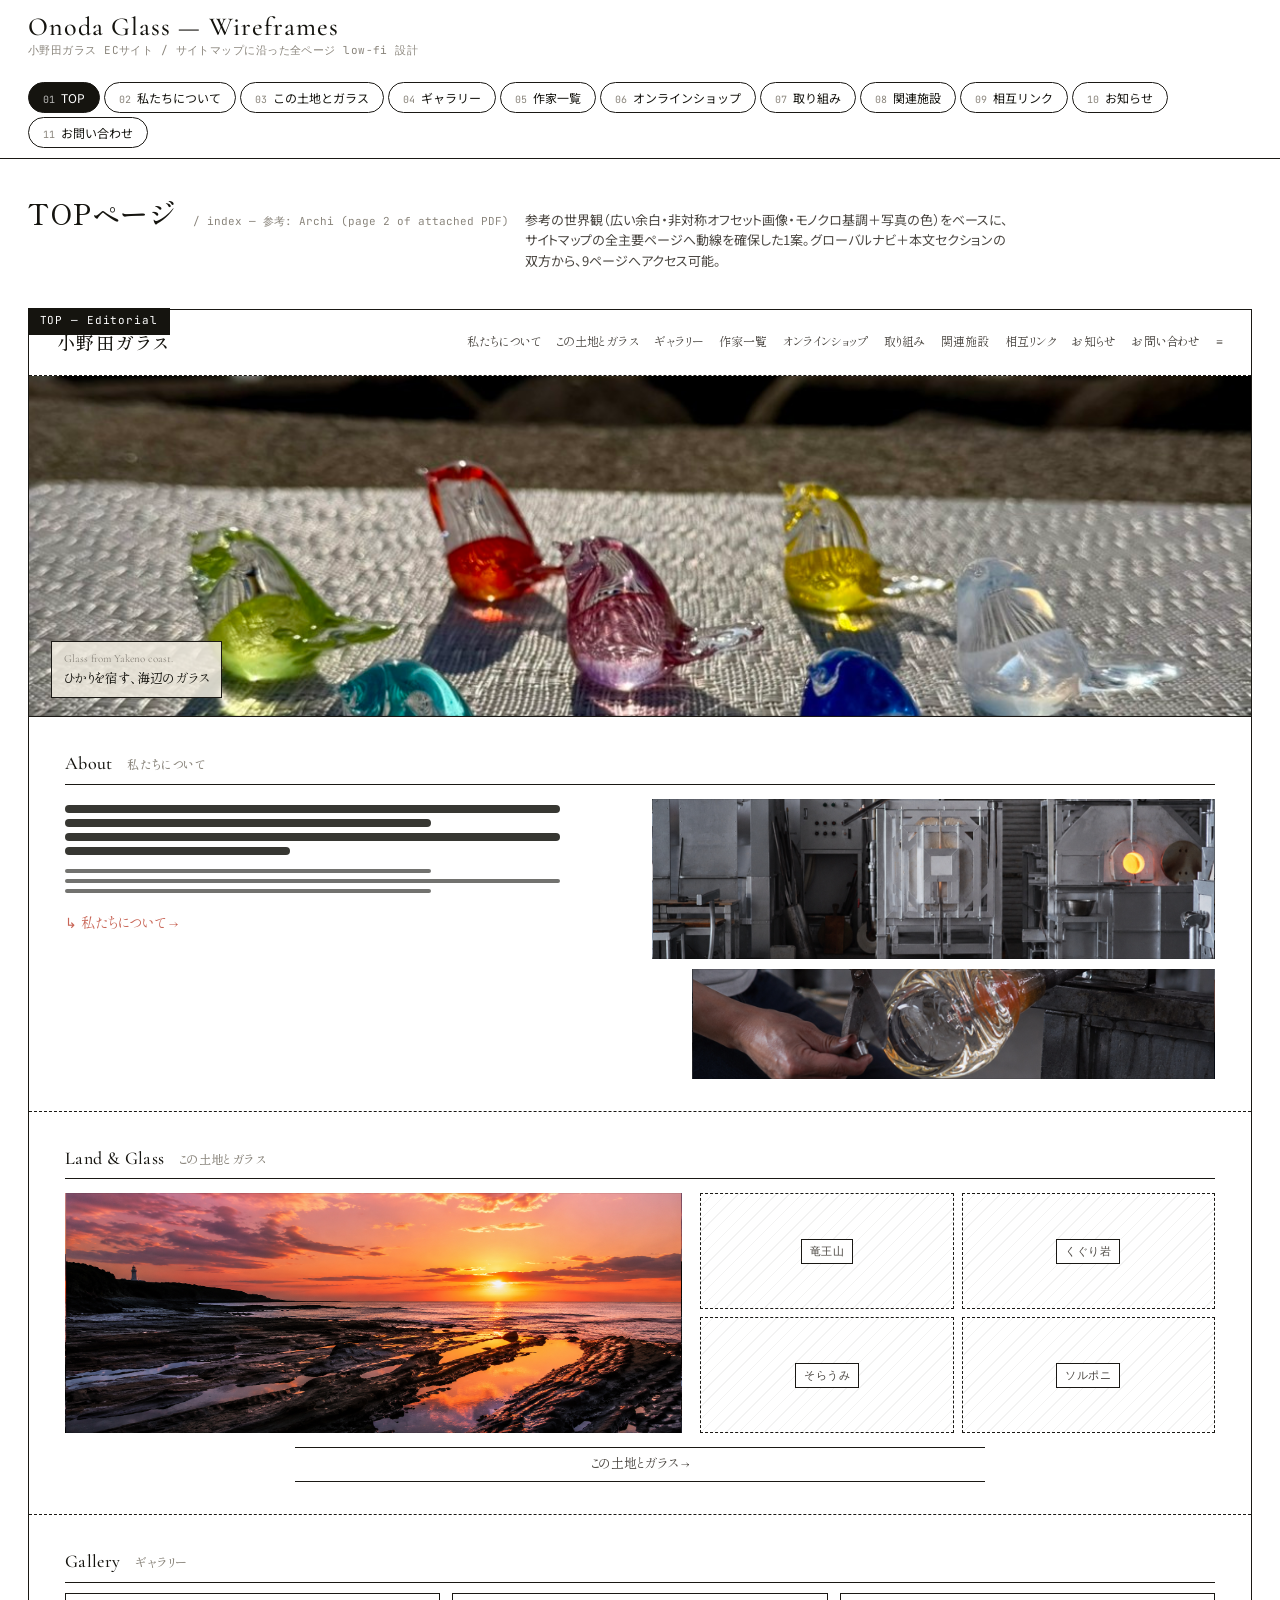
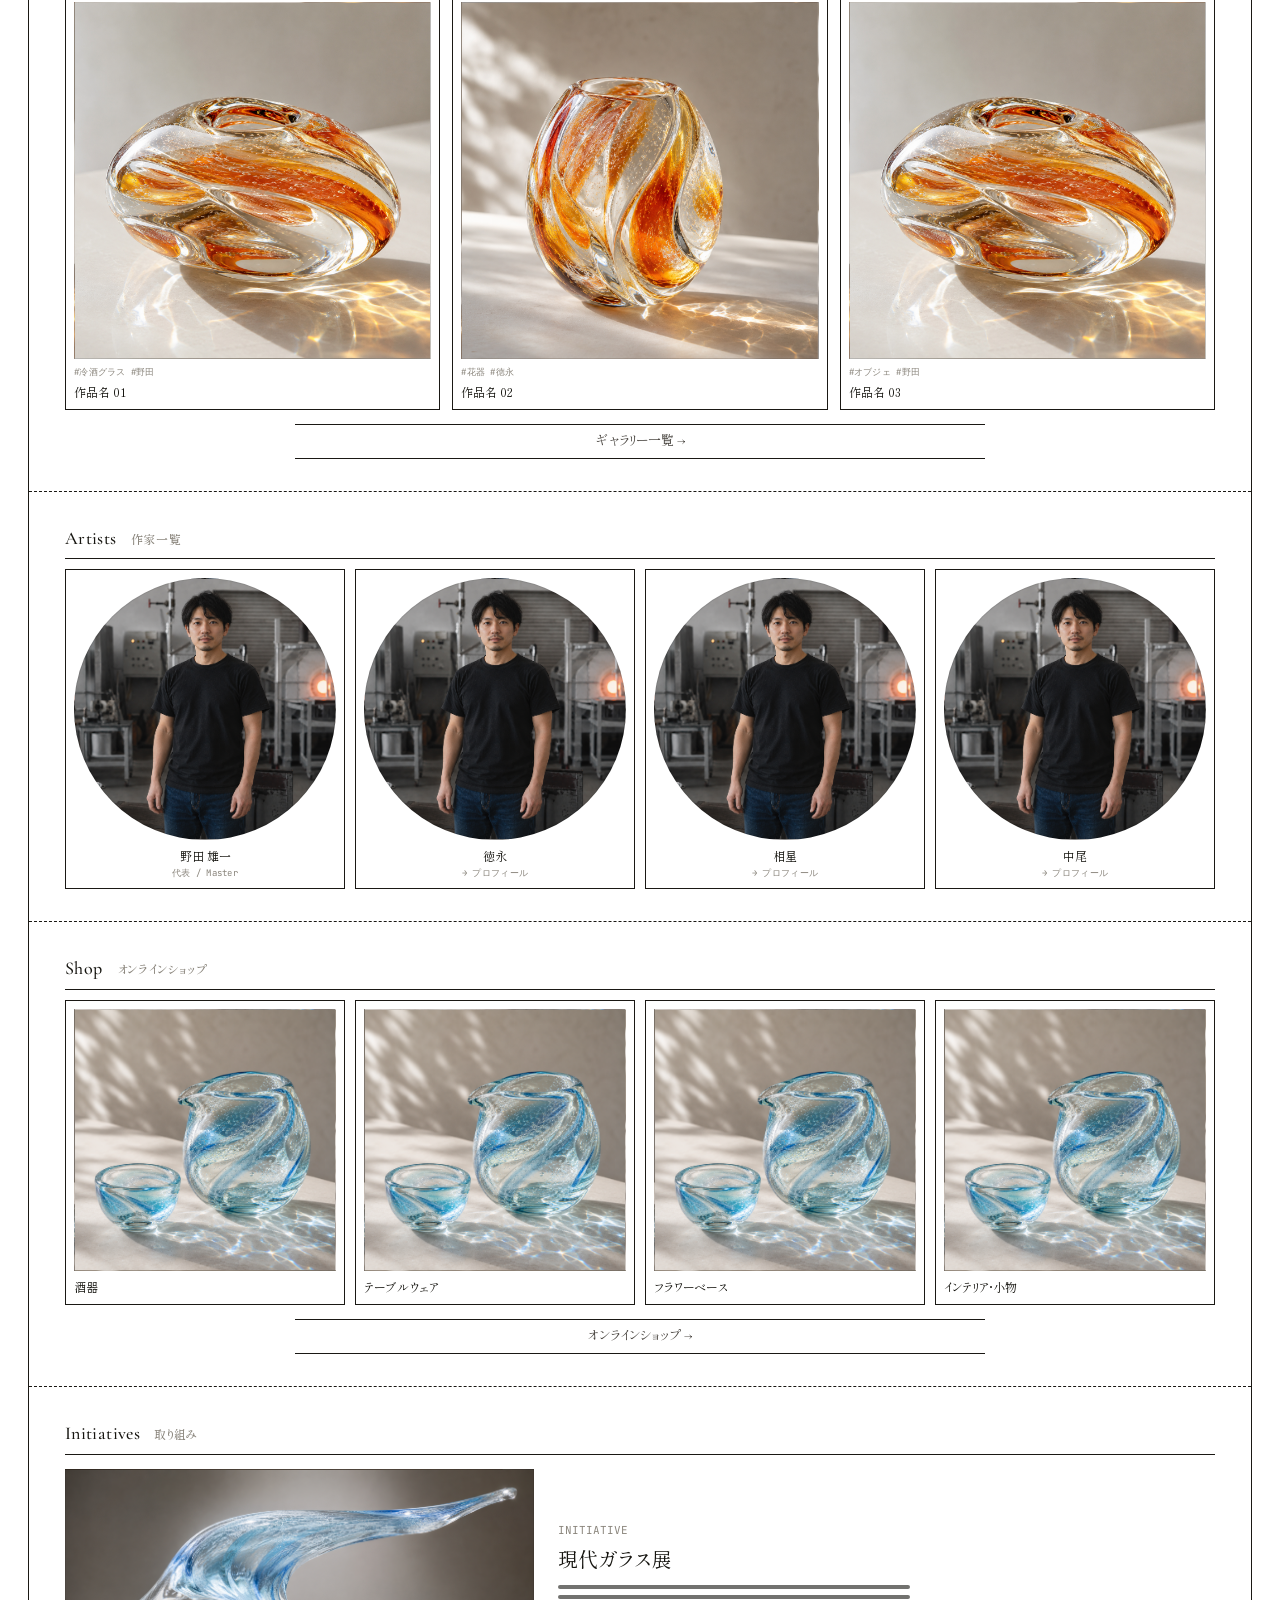
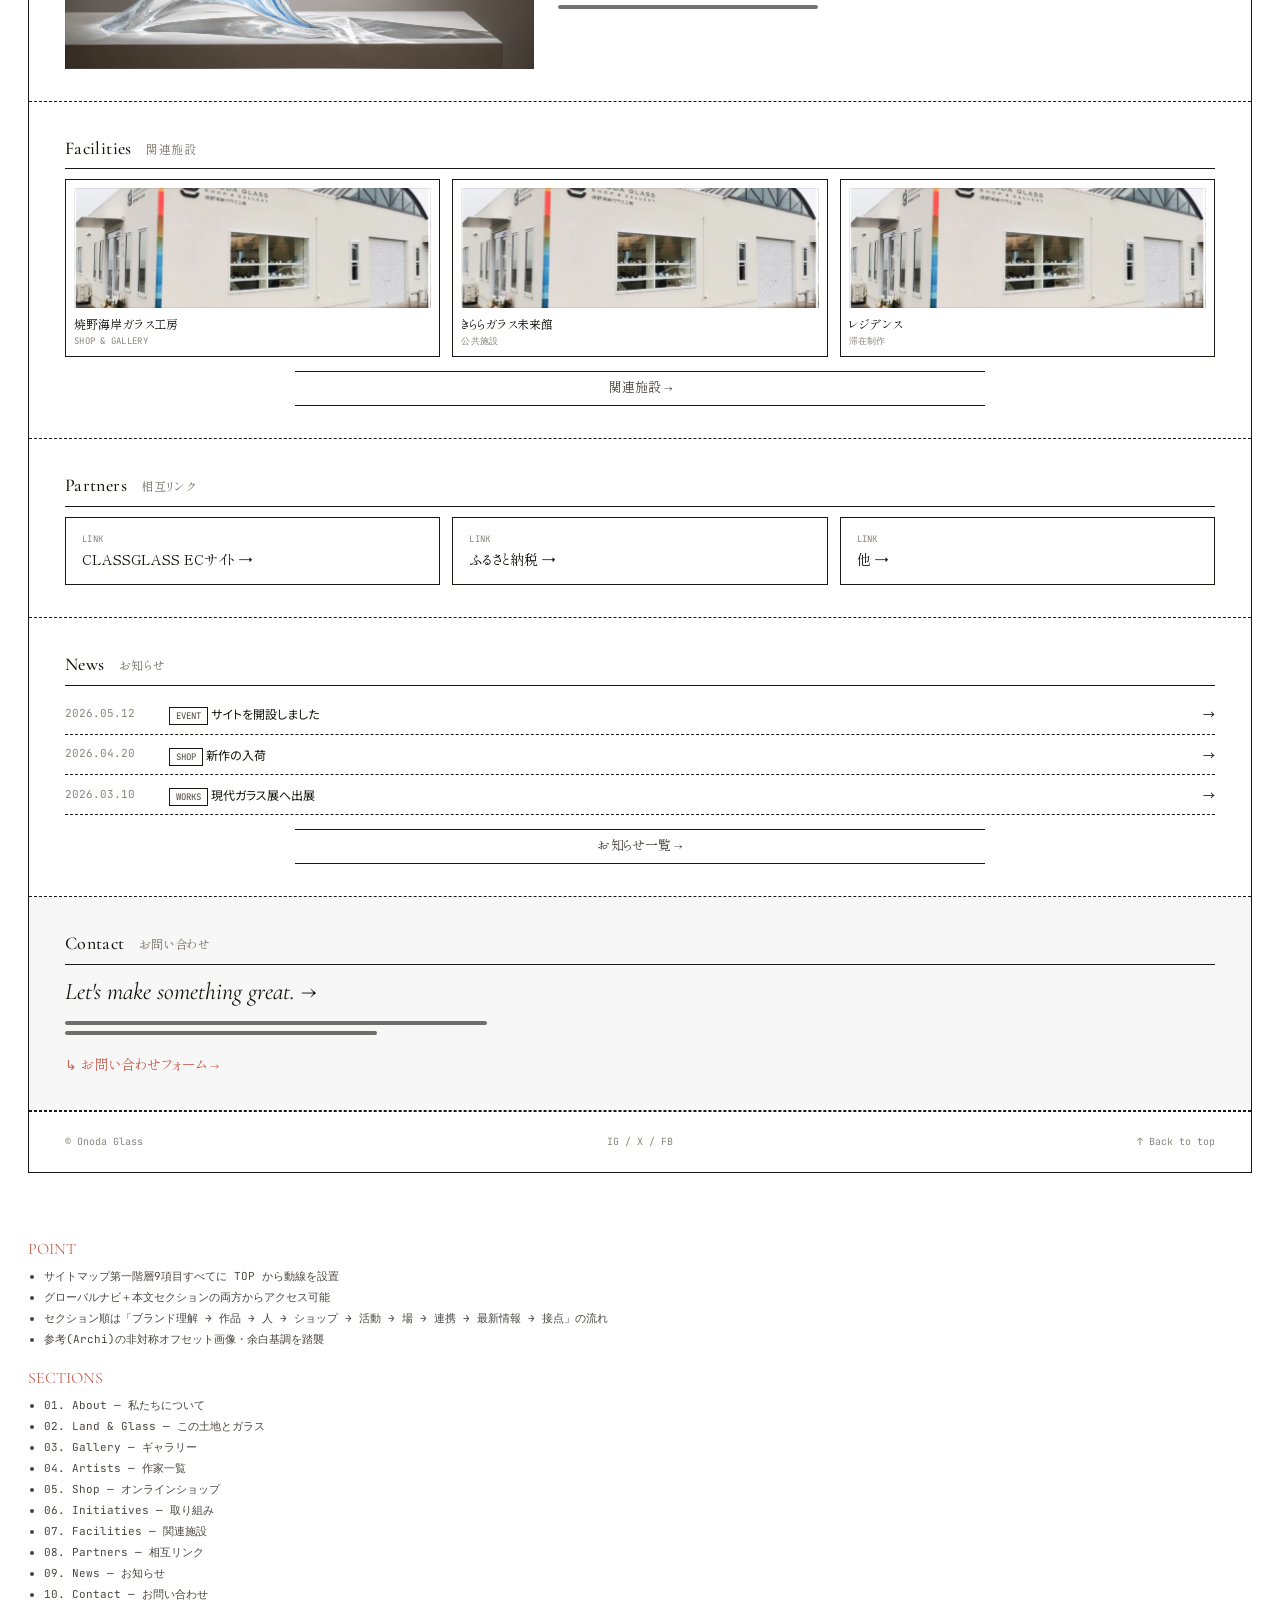
==== commit 2274c812: "TOP HERO: change to ガラス_小鳥" ====
--- a/index.html
+++ b/index.html
@@ -78,7 +78,7 @@
 
       <!-- ===== HERO ===== -->
       <div class="wire-hero">
-        <div class="ph has-img" style="min-height:340px;--ph-img:url('img/hero.png')"><span class="lbl">[ HERO ]&#10;ガラスの作品写真（横長）&#10;or 焼野海岸の風景</span></div>
+        <div class="ph has-img" style="min-height:340px;--ph-img:url('img/hero-bird.jpg')"><span class="lbl">[ HERO ]&#10;ガラスの作品写真（横長）&#10;or 焼野海岸の風景</span></div>
         <div class="overlay">
           <span class="en">Glass from Yakeno coast.</span>
           ひかりを宿す、海辺のガラス
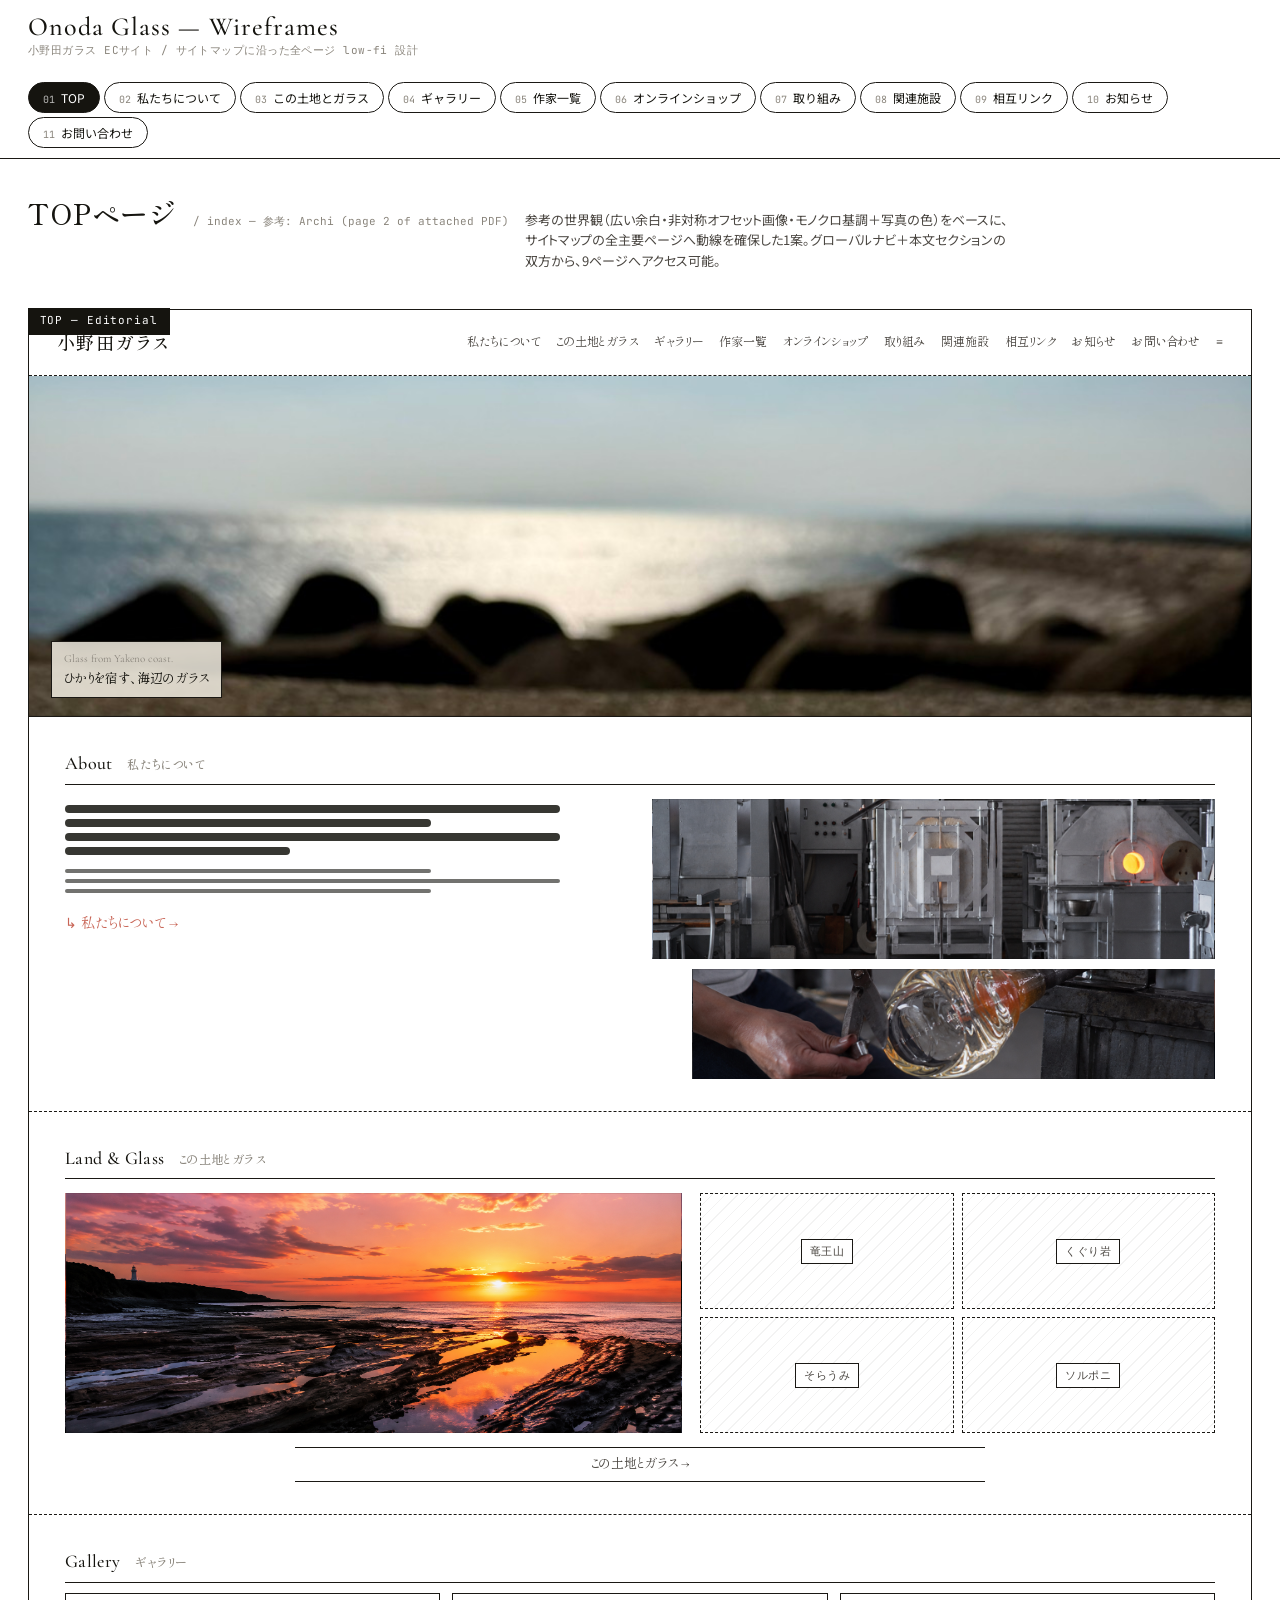
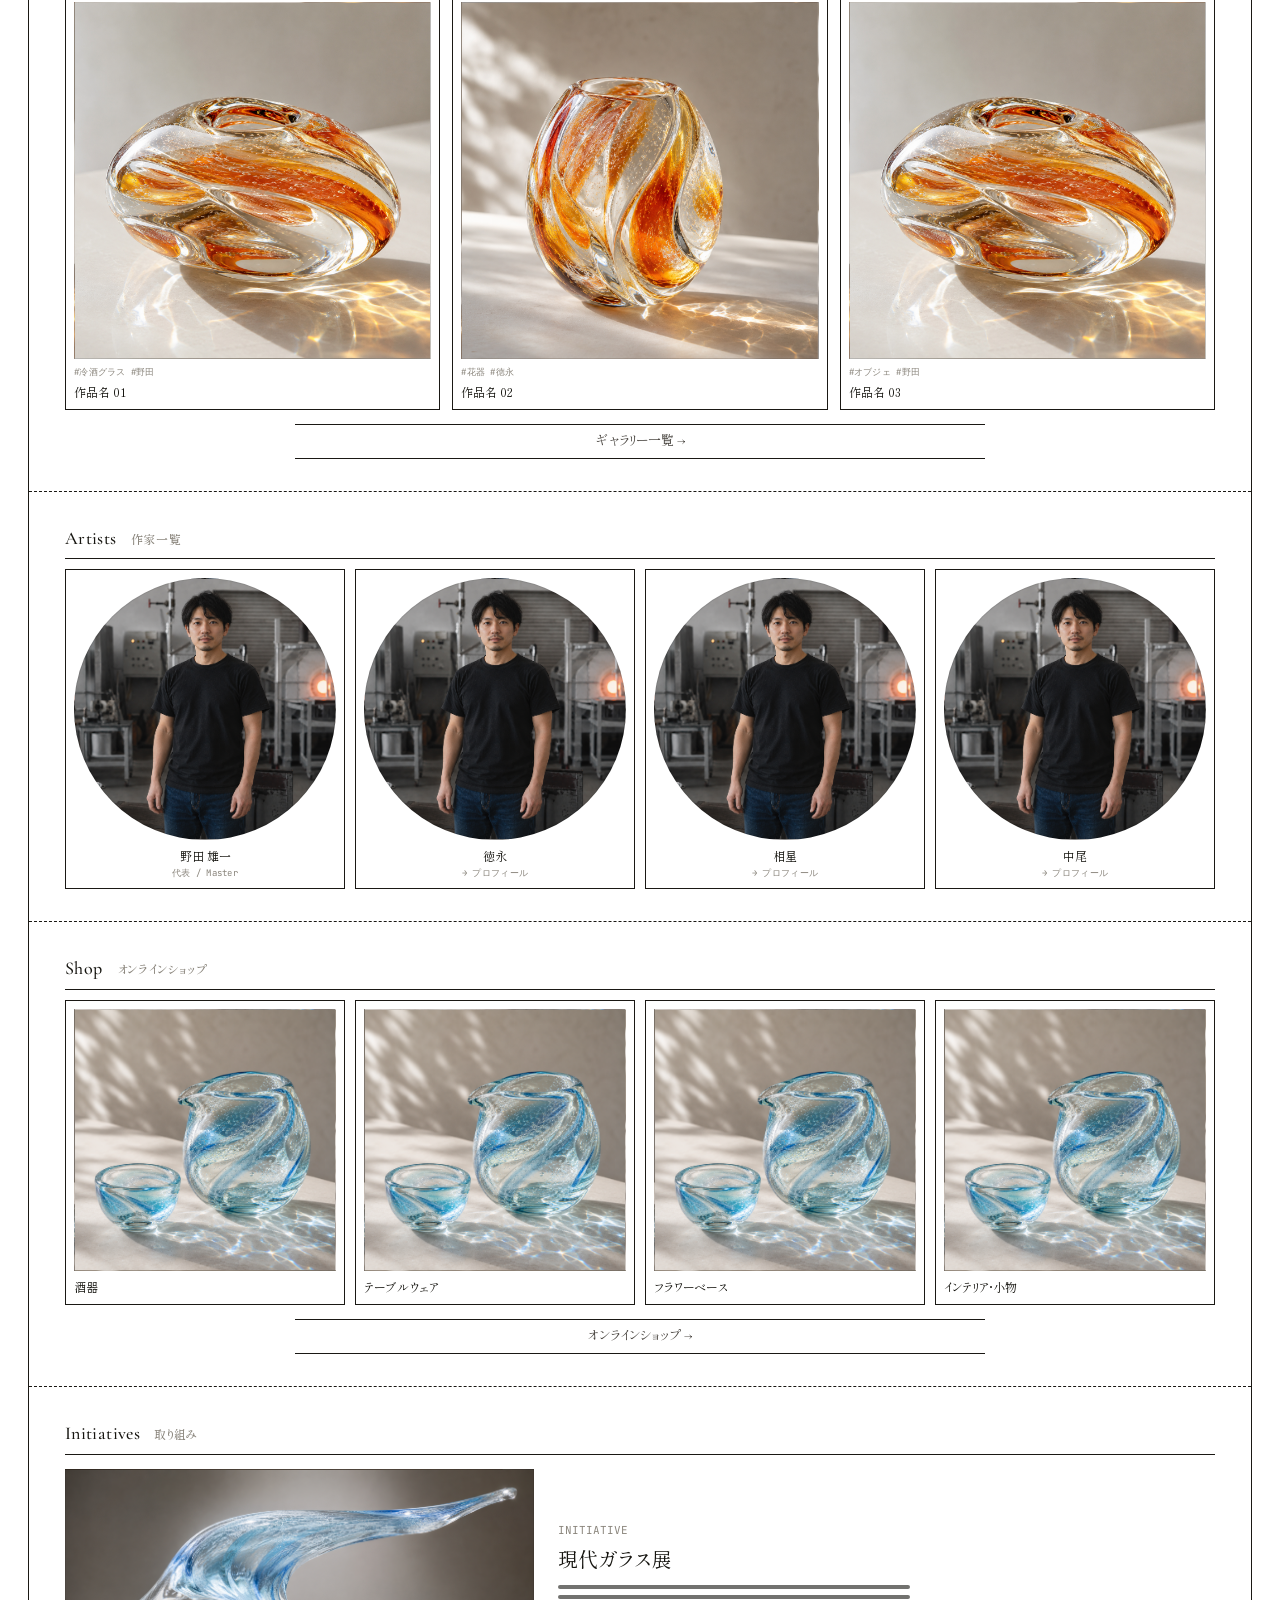
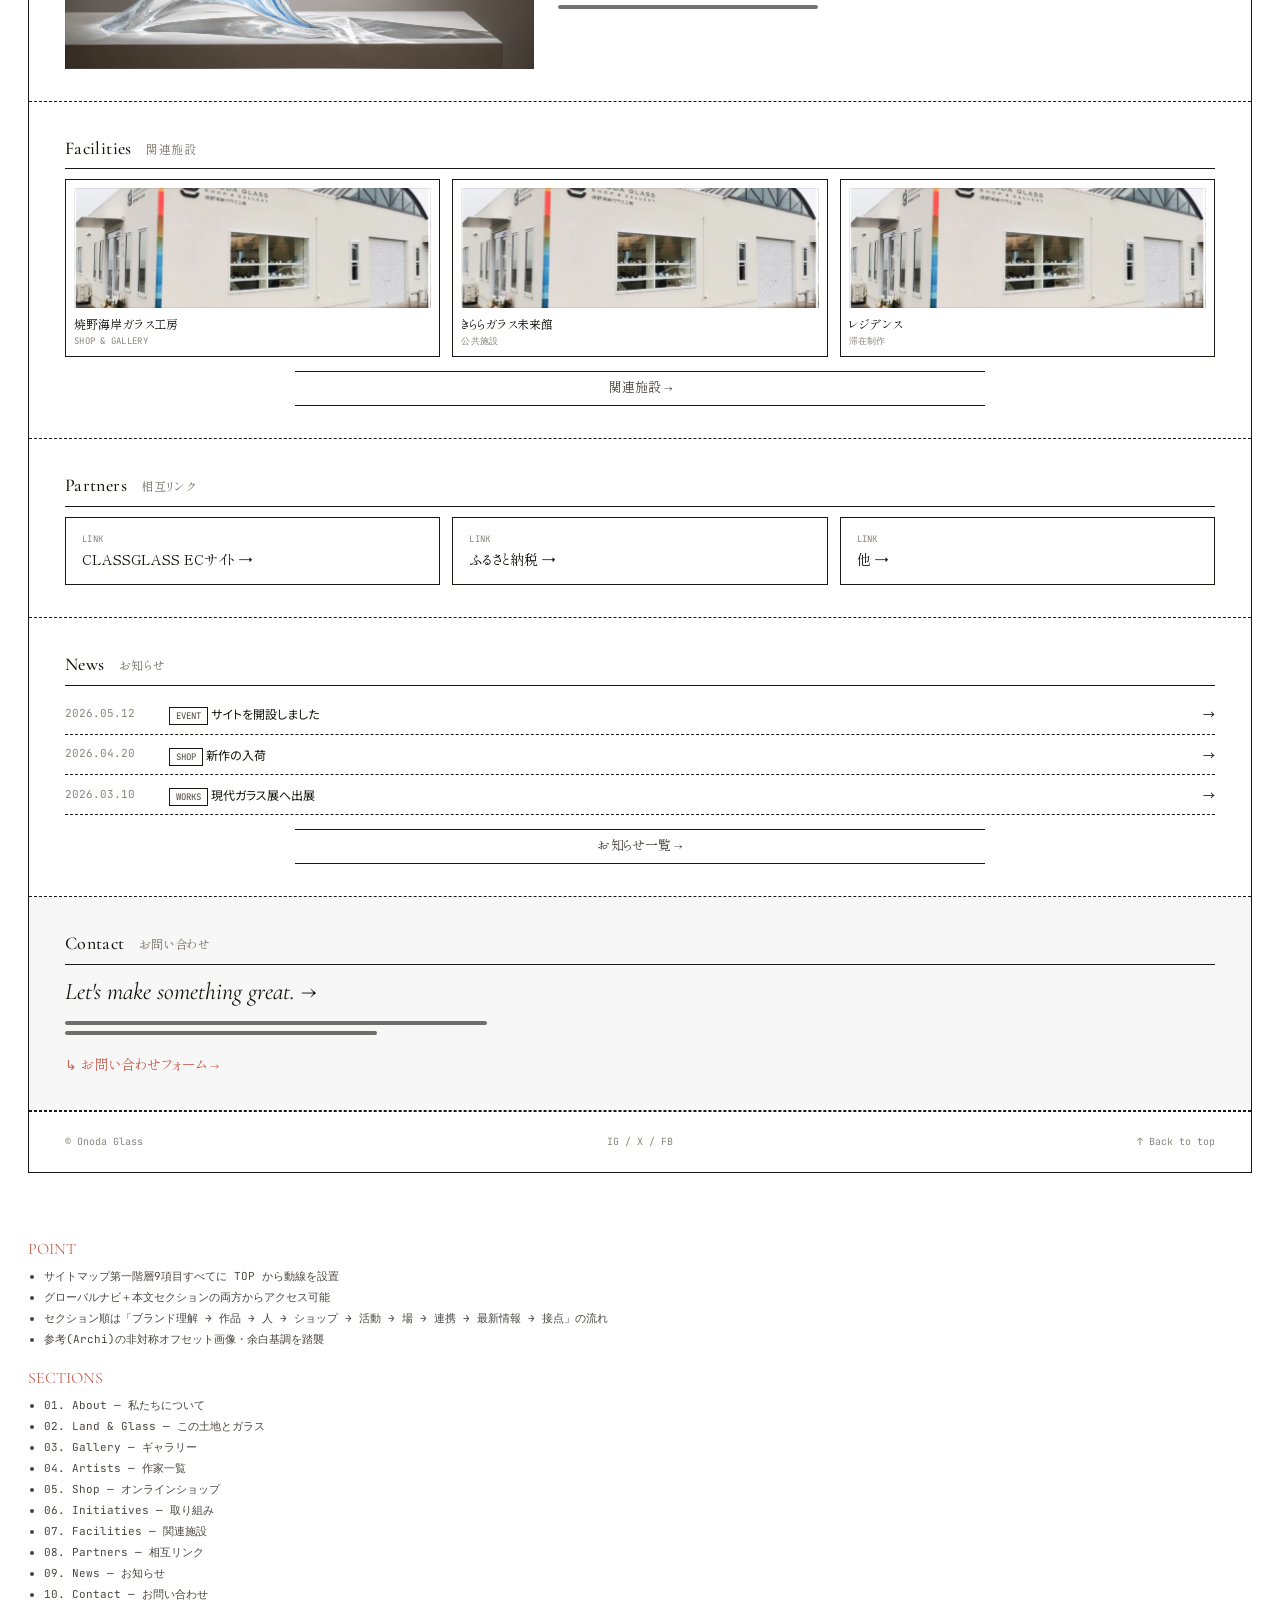
==== commit a2ee6549: "TOP HERO: adjust background position to 20%" ====
--- a/index.html
+++ b/index.html
@@ -78,7 +78,7 @@
 
       <!-- ===== HERO ===== -->
       <div class="wire-hero">
-        <div class="ph has-img" style="min-height:340px;--ph-img:url('img/hero-bird.jpg')"><span class="lbl">[ HERO ]&#10;ガラスの作品写真（横長）&#10;or 焼野海岸の風景</span></div>
+        <div class="ph has-img" style="min-height:340px;--ph-img:url('img/hero-bird.jpg');background-position:center 20%"><span class="lbl">[ HERO ]&#10;ガラスの作品写真（横長）&#10;or 焼野海岸の風景</span></div>
         <div class="overlay">
           <span class="en">Glass from Yakeno coast.</span>
           ひかりを宿す、海辺のガラス
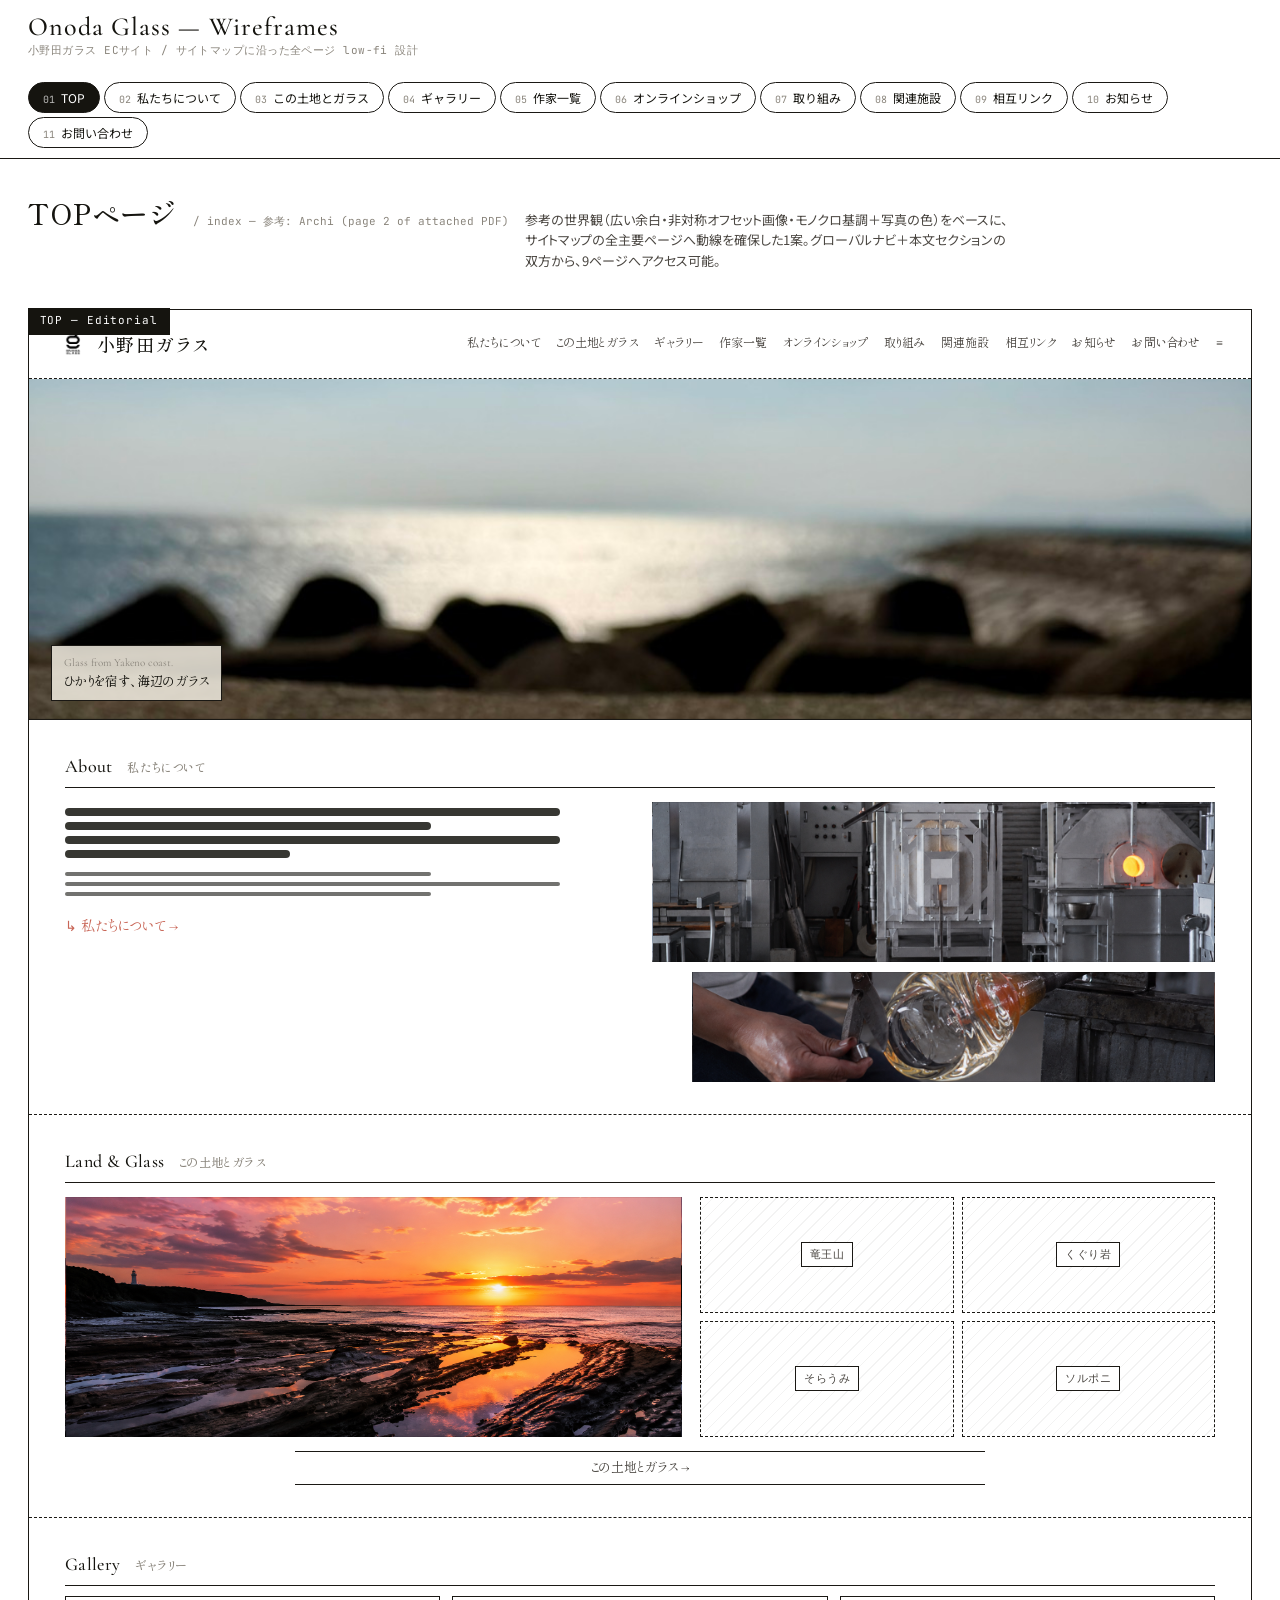
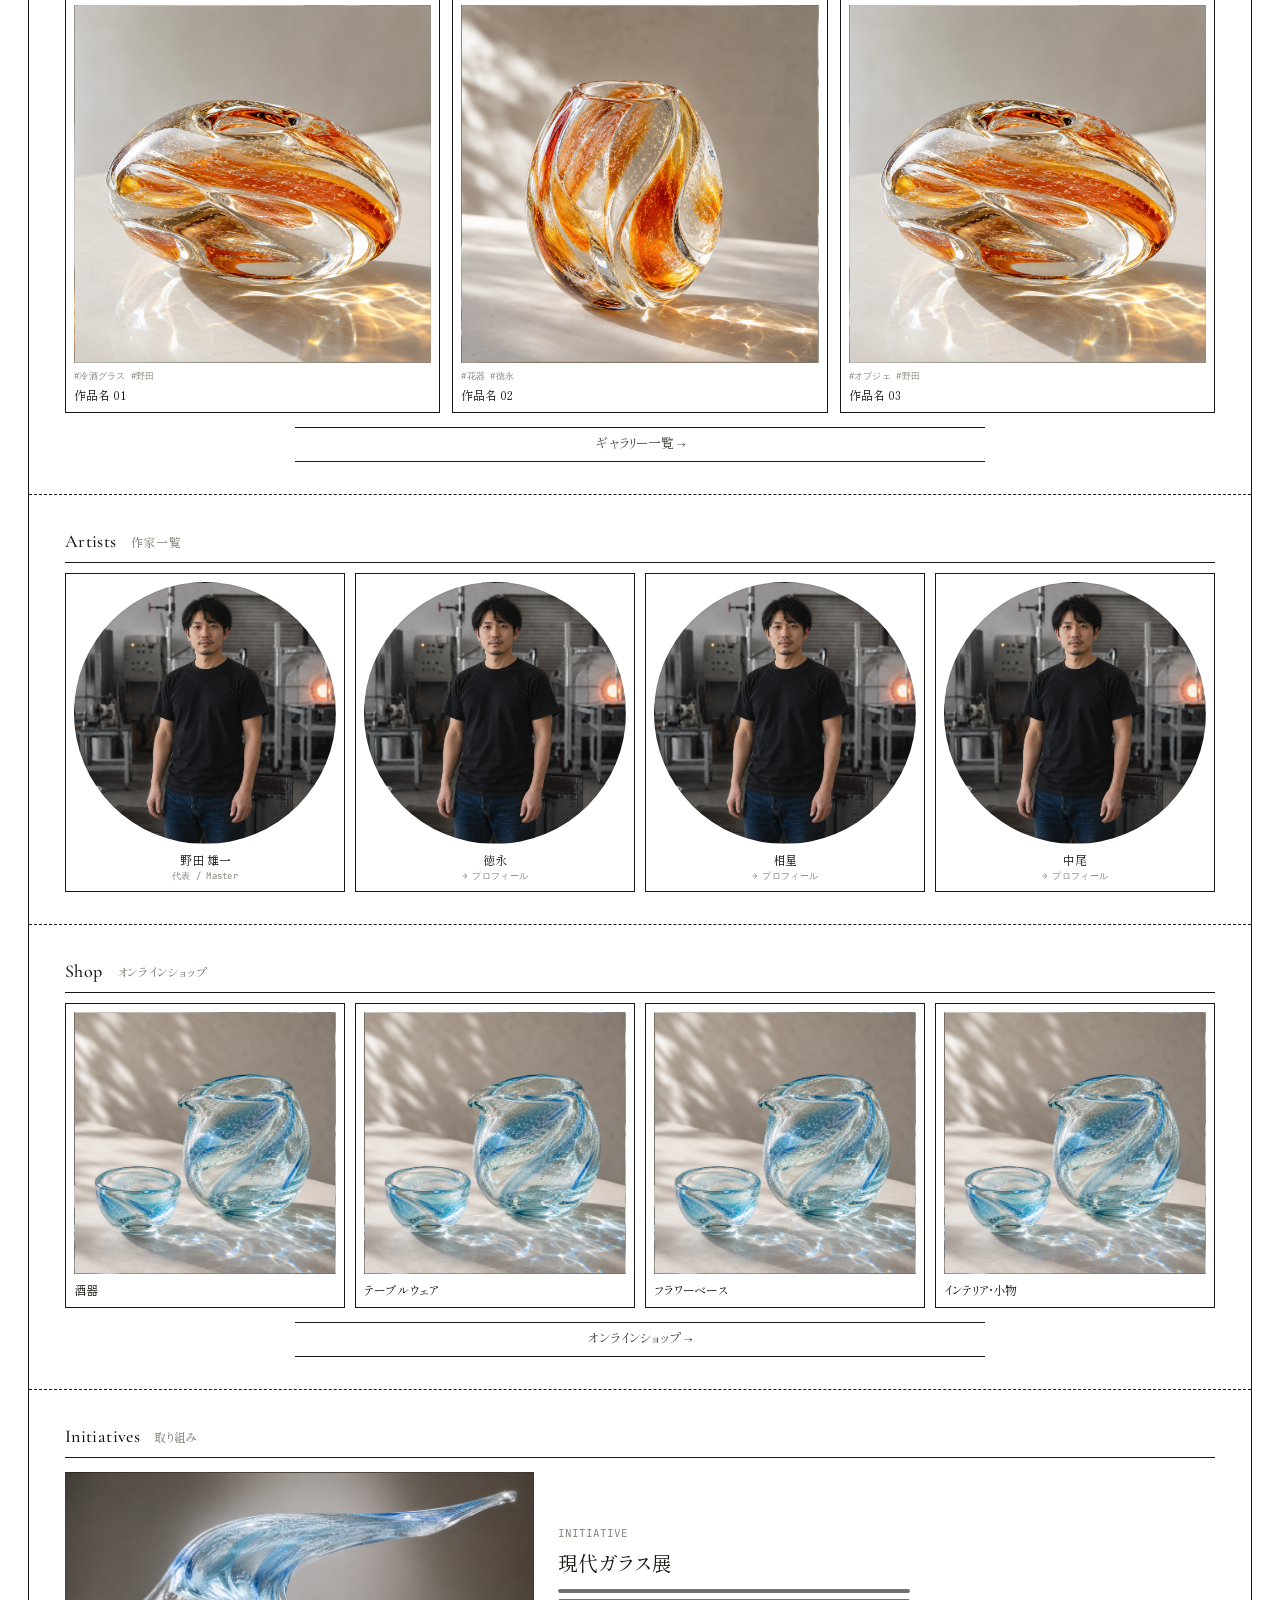
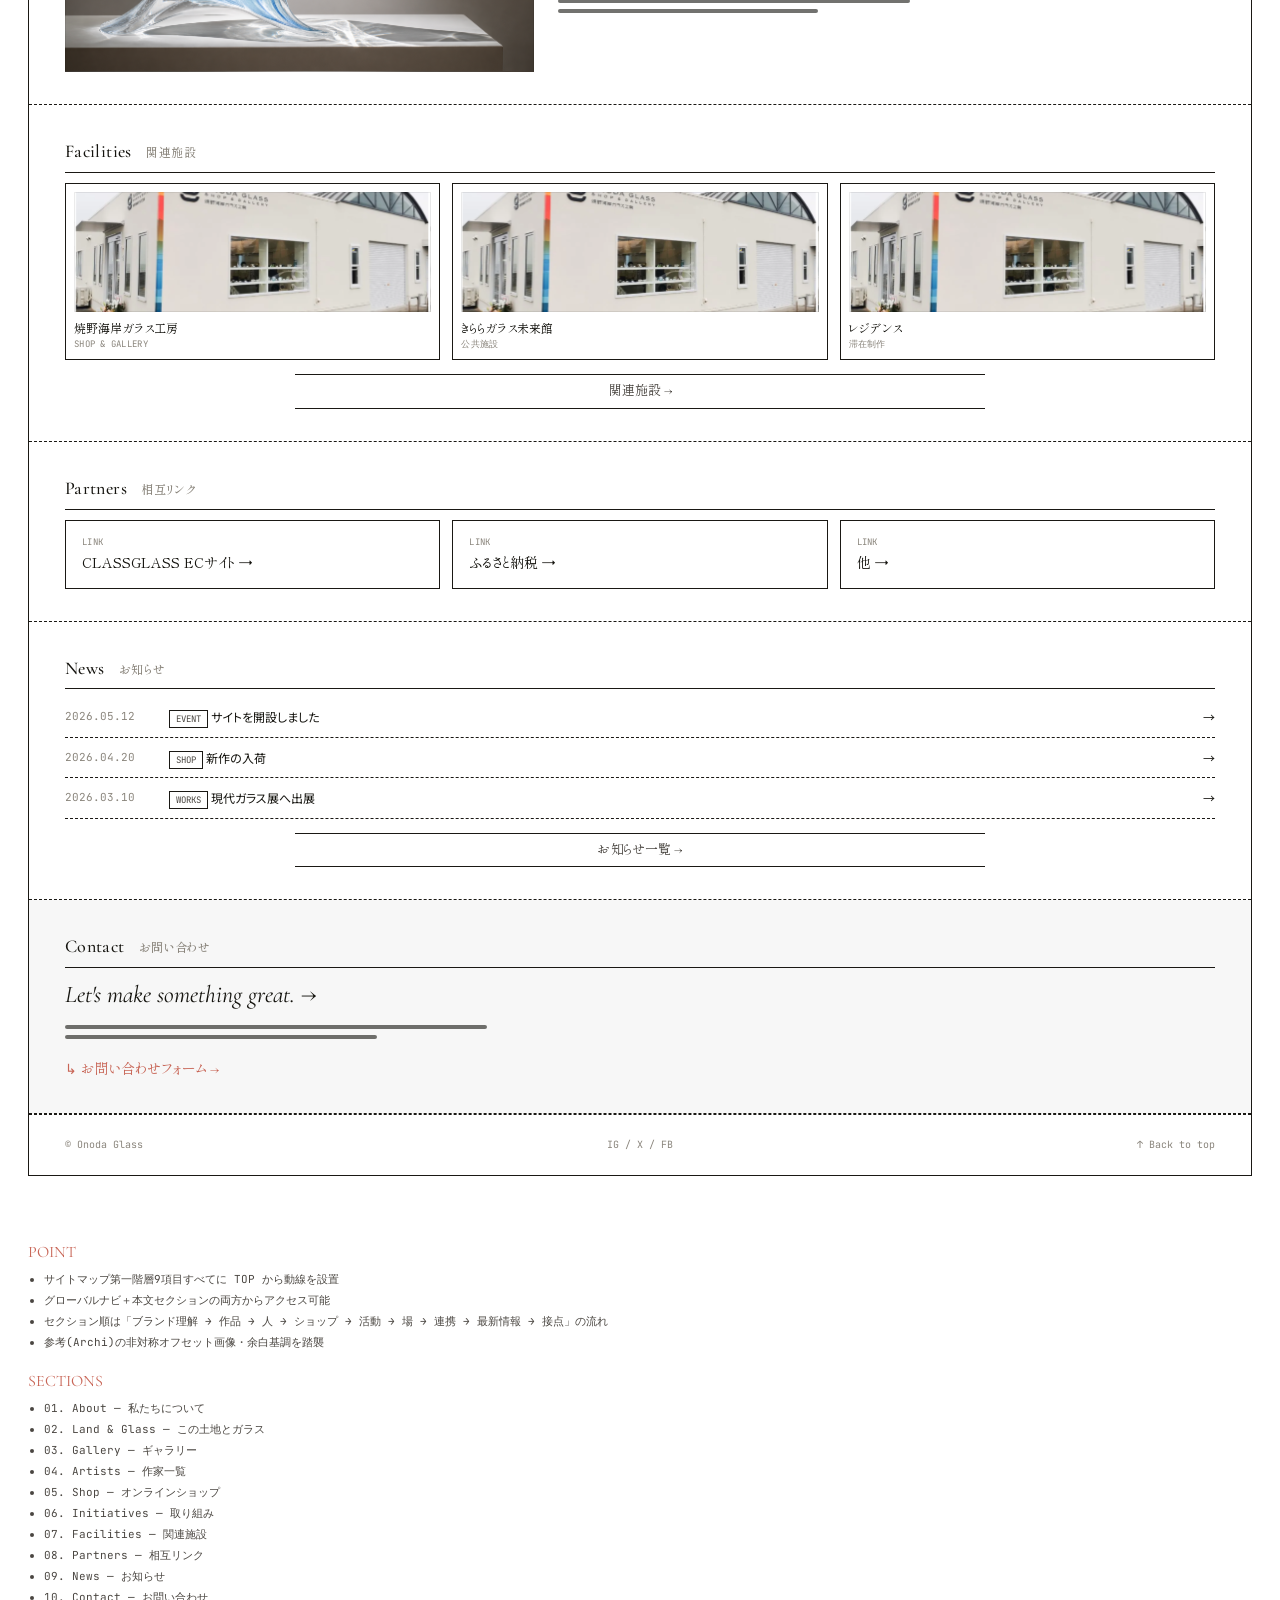
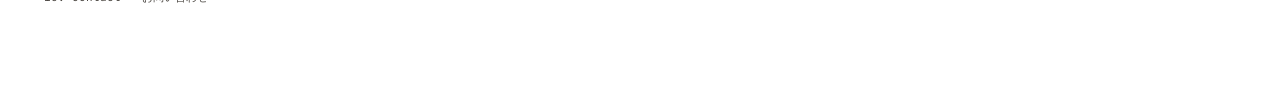
==== commit 9dfc0cc2: "Add logo next to brand name in TOP nav" ====
--- a/index.html
+++ b/index.html
@@ -60,7 +60,7 @@
 
       <!-- ===== Global nav (full sitemap) ===== -->
       <div class="wire-nav" style="flex-wrap:wrap;gap:14px">
-        <div class="brand">小野田ガラス</div>
+        <div class="brand"><img src="img/logo.jpg" alt="小野田ガラス">小野田ガラス</div>
         <ul style="flex-wrap:wrap;gap:10px 16px">
           <li>私たちについて</li>
           <li>この土地とガラス</li>
--- a/styles.css
+++ b/styles.css
@@ -286,6 +286,14 @@
   font-weight: 500;
   font-size: 18px;
   letter-spacing: 0.08em;
+  display: flex;
+  align-items: center;
+  gap: 8px;
+}
+.wire-nav .brand img {
+  height: 32px;
+  width: auto;
+  object-fit: contain;
 }
 .wire-nav ul {
   display: flex;
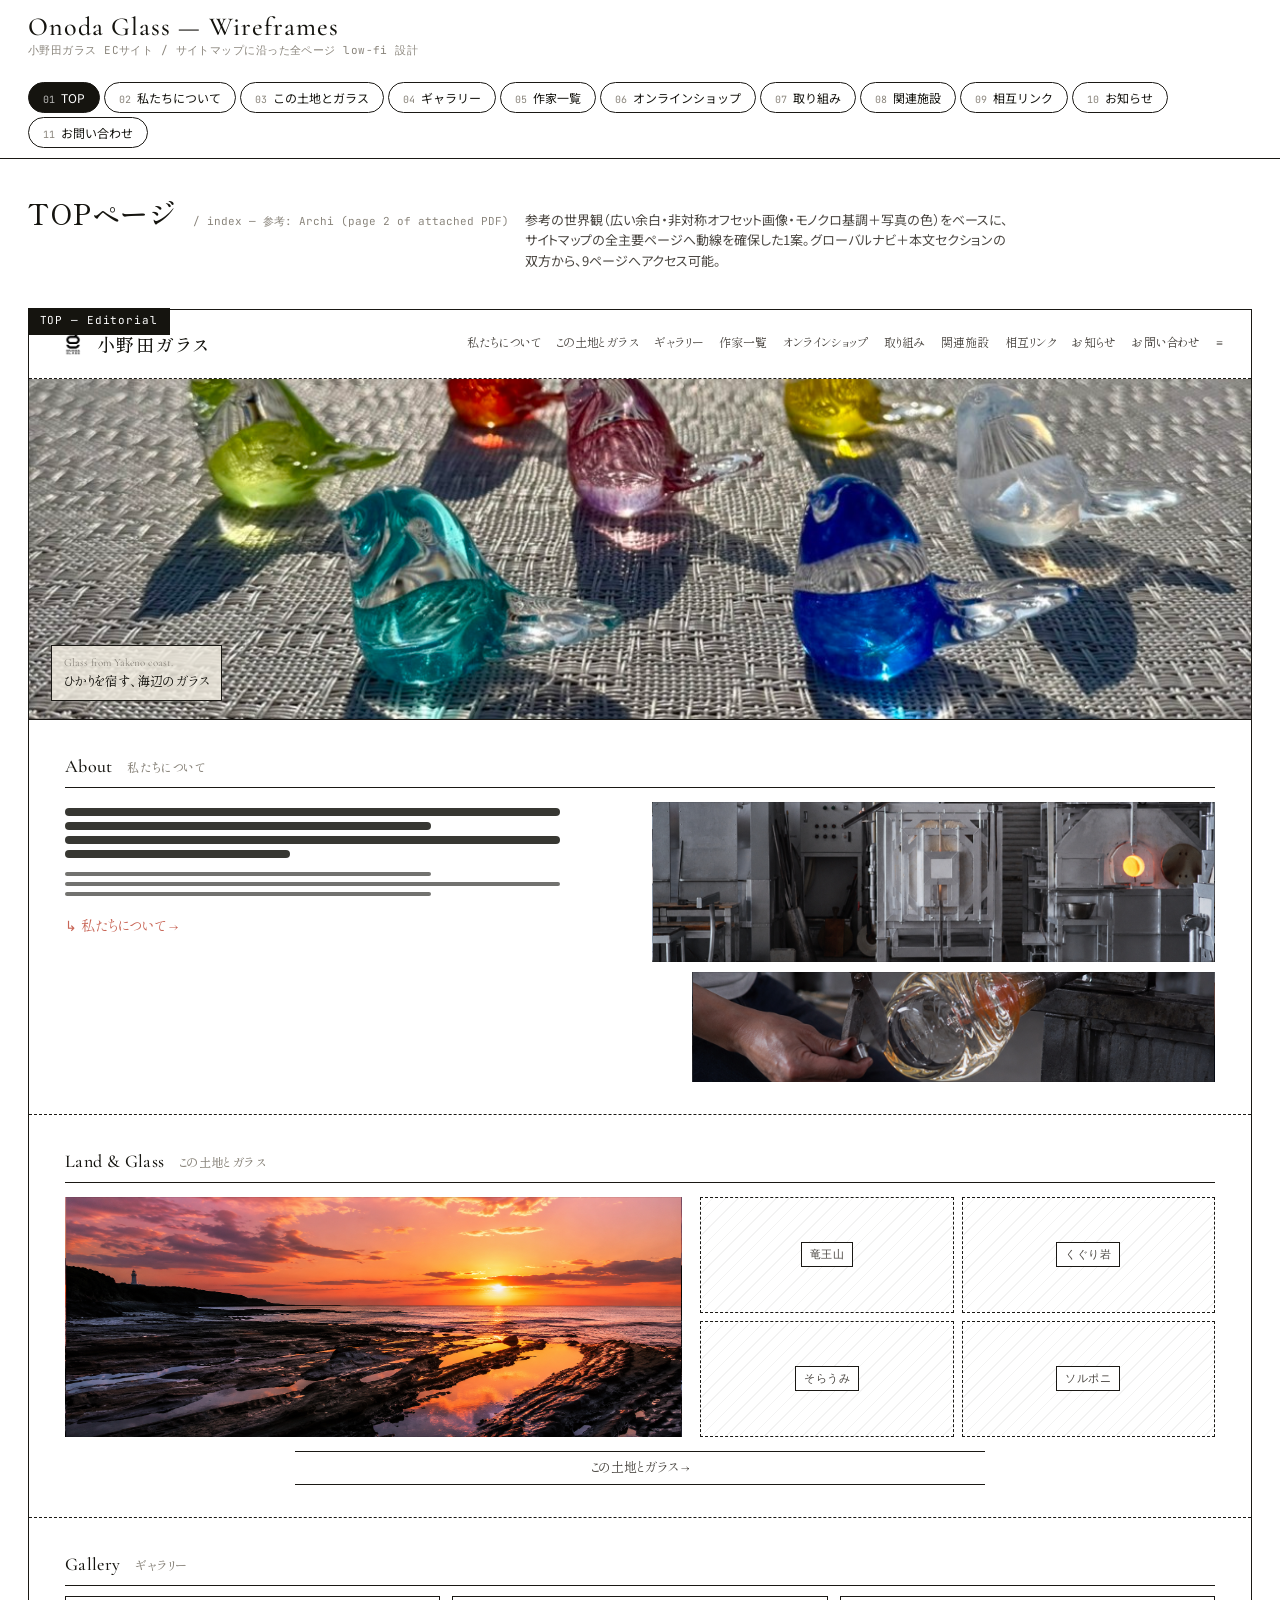
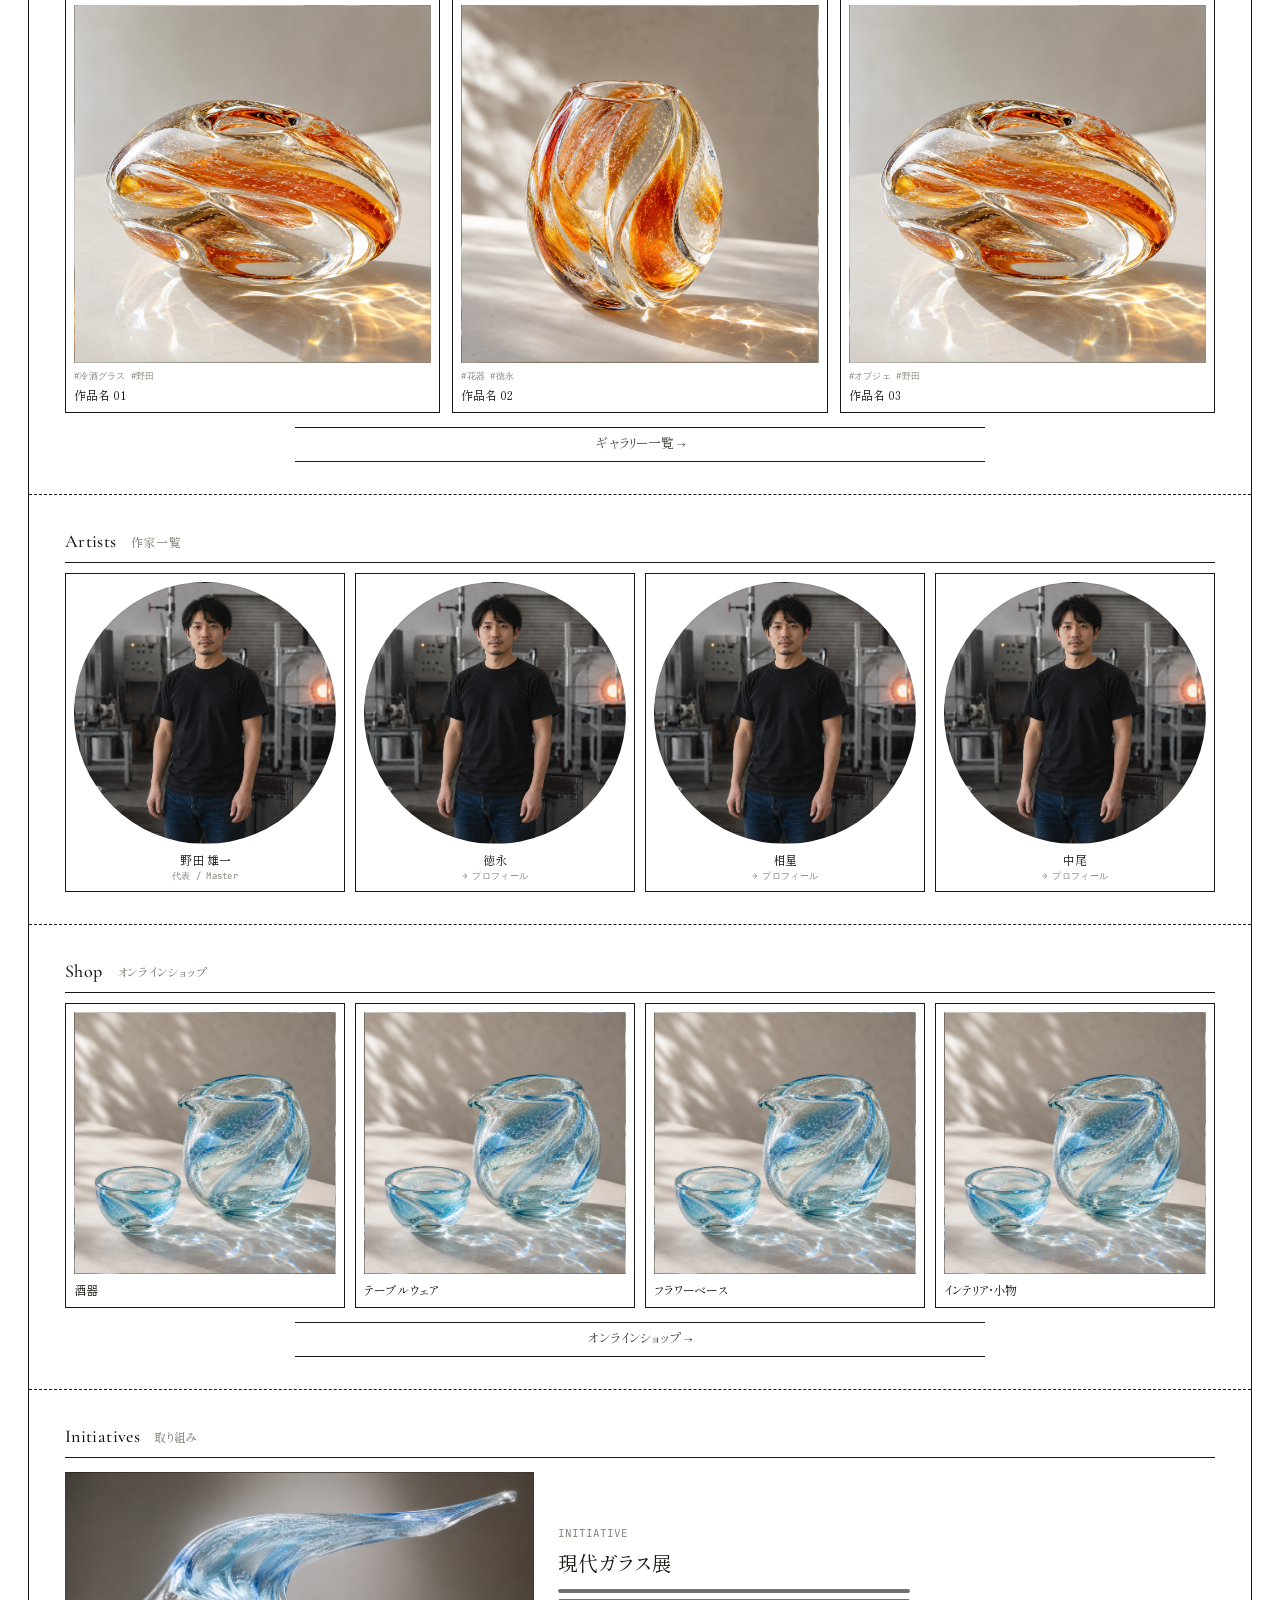
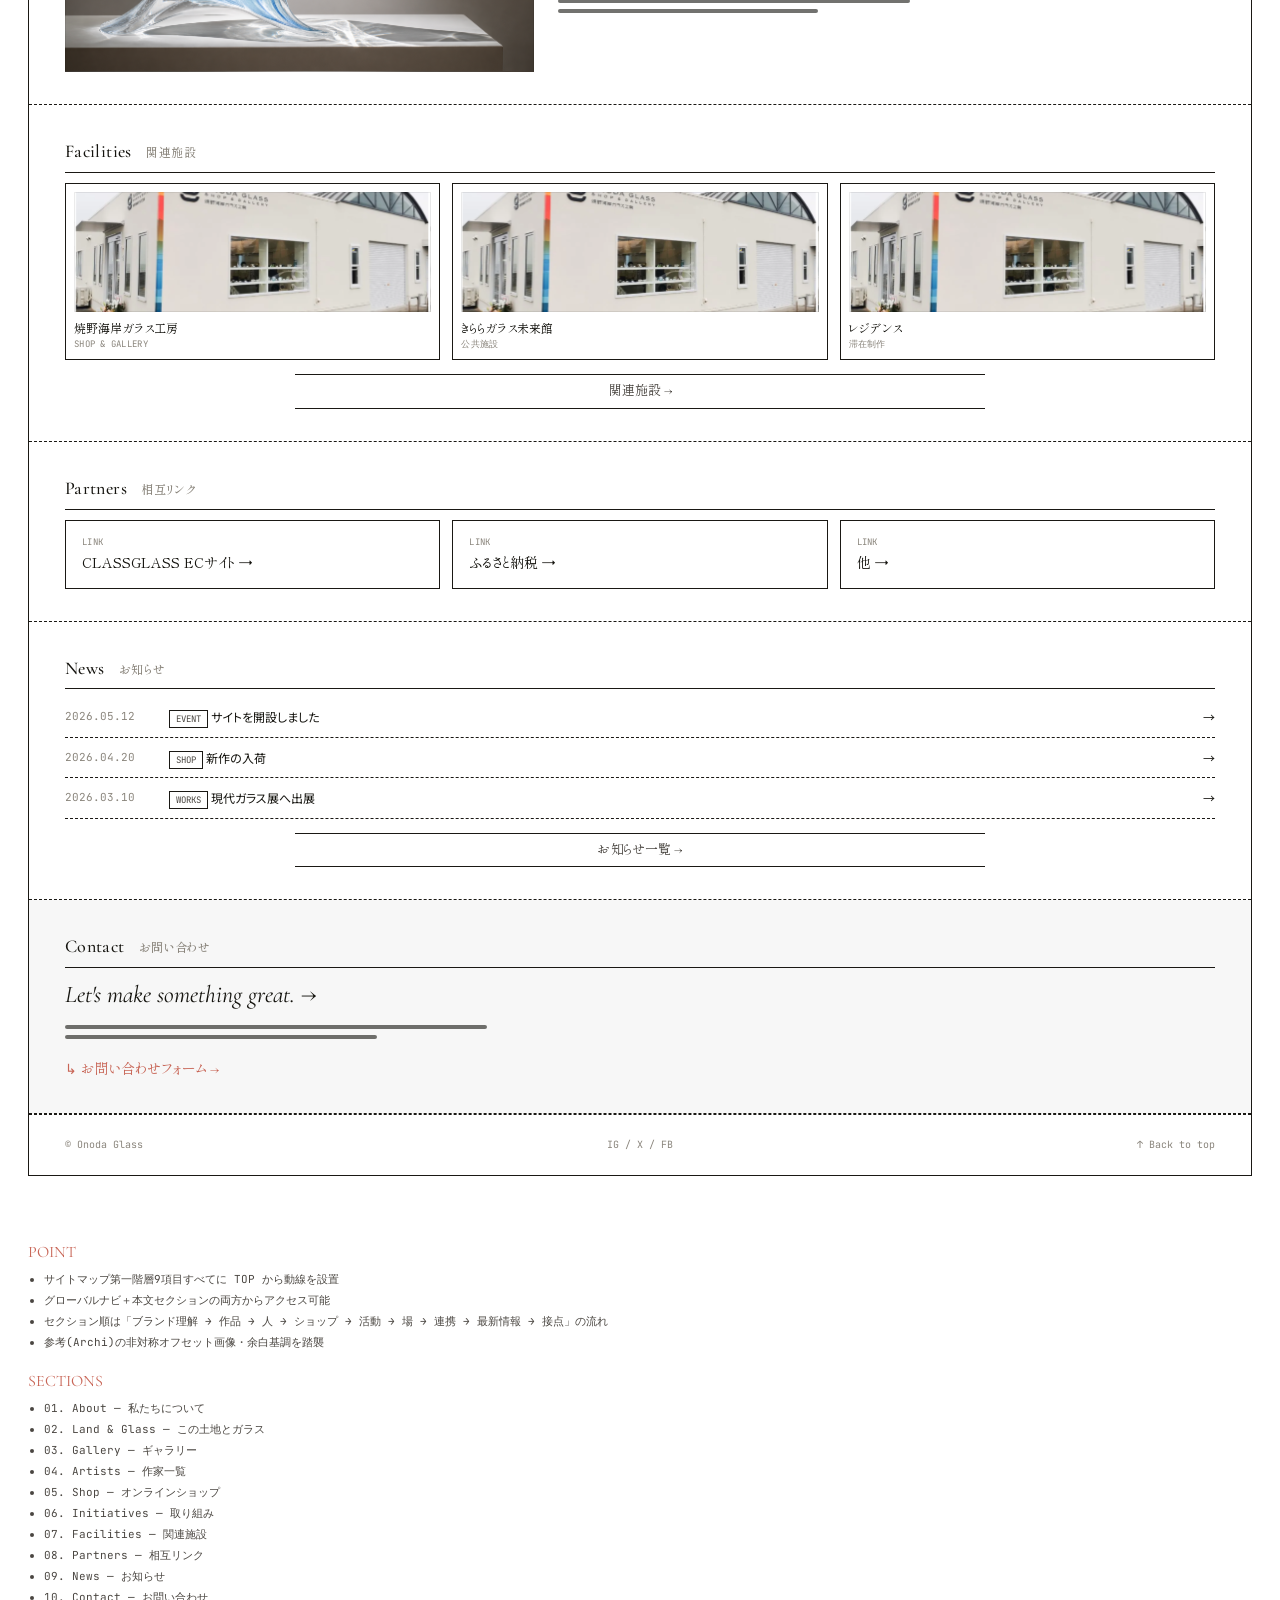
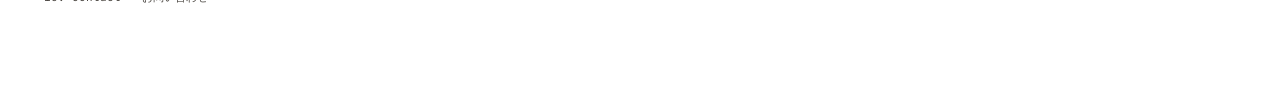
==== commit f2e18d2b: "Fix HERO bird position and add logo to all nav bars" ====
--- a/index.html
+++ b/index.html
@@ -78,7 +78,7 @@
 
       <!-- ===== HERO ===== -->
       <div class="wire-hero">
-        <div class="ph has-img" style="min-height:340px;--ph-img:url('img/hero-bird.jpg');background-position:center 20%"><span class="lbl">[ HERO ]&#10;ガラスの作品写真（横長）&#10;or 焼野海岸の風景</span></div>
+        <div class="ph has-img" style="min-height:340px;--ph-img:url('img/hero-bird.jpg');background-position:center 70%"><span class="lbl">[ HERO ]&#10;ガラスの作品写真（横長）&#10;or 焼野海岸の風景</span></div>
         <div class="overlay">
           <span class="en">Glass from Yakeno coast.</span>
           ひかりを宿す、海辺のガラス
@@ -255,7 +255,7 @@
   <div class="fullwire-wrap">
     <div class="fullwire">
       <div class="variation__tag">ABOUT</div>
-      <div class="wire-nav"><div class="brand">小野田ガラス</div><ul><li>Home</li><li>About</li><li>Gallery</li><li>Shop</li><li>≡</li></ul></div>
+      <div class="wire-nav"><div class="brand"><img src="img/logo.jpg" alt="小野田ガラス">小野田ガラス</div><ul><li>Home</li><li>About</li><li>Gallery</li><li>Shop</li><li>≡</li></ul></div>
 
       <div class="wire-hero"><div class="ph has-img" style="min-height:200px;--ph-img:url('img/studio.png')"><span class="lbl">[ 工房の入口 or 集合写真 ]</span></div>
         <div class="overlay"><span class="en">About us.</span>私たちについて</div>
@@ -337,7 +337,7 @@
   <div class="fullwire-wrap">
     <div class="fullwire">
       <div class="variation__tag">LAND</div>
-      <div class="wire-nav"><div class="brand">小野田ガラス</div><ul><li>Home</li><li>About</li><li>Gallery</li><li>Shop</li><li>≡</li></ul></div>
+      <div class="wire-nav"><div class="brand"><img src="img/logo.jpg" alt="小野田ガラス">小野田ガラス</div><ul><li>Home</li><li>About</li><li>Gallery</li><li>Shop</li><li>≡</li></ul></div>
 
       <div class="wire-hero"><div class="ph has-img" style="min-height:260px;--ph-img:url('img/coast.png')"><span class="lbl">[ 焼野海岸 / 全面写真 ]</span></div>
         <div class="overlay"><span class="en">From Yakeno coast.</span>この土地とガラス</div>
@@ -396,7 +396,7 @@
   <div class="fullwire-wrap">
     <div class="fullwire">
       <div class="variation__tag">GALLERY</div>
-      <div class="wire-nav"><div class="brand">小野田ガラス</div><ul><li>Home</li><li>About</li><li>Gallery</li><li>作家一覧</li><li>Shop</li><li>≡</li></ul></div>
+      <div class="wire-nav"><div class="brand"><img src="img/logo.jpg" alt="小野田ガラス">小野田ガラス</div><ul><li>Home</li><li>About</li><li>Gallery</li><li>作家一覧</li><li>Shop</li><li>≡</li></ul></div>
 
       <div class="wire-hero"><div class="ph has-img" style="min-height:200px;--ph-img:url('img/work-01.png')"><span class="lbl">[ 代表作の引きの写真 ]</span></div>
         <div class="overlay"><span class="en">Gallery.</span>作品一覧</div>
@@ -497,7 +497,7 @@
   <div class="fullwire-wrap">
     <div class="fullwire">
       <div class="variation__tag">ARTISTS</div>
-      <div class="wire-nav"><div class="brand">小野田ガラス</div><ul><li>Home</li><li>Gallery</li><li>作家一覧</li><li>Shop</li><li>≡</li></ul></div>
+      <div class="wire-nav"><div class="brand"><img src="img/logo.jpg" alt="小野田ガラス">小野田ガラス</div><ul><li>Home</li><li>Gallery</li><li>作家一覧</li><li>Shop</li><li>≡</li></ul></div>
 
       <div class="wire-hero"><div class="ph has-img" style="min-height:200px;--ph-img:url('img/handwork.png')"><span class="lbl">[ 作家集合写真 or 工房での制作風景 ]</span></div>
         <div class="overlay"><span class="en">Our artists.</span>作家一覧</div>
@@ -731,7 +731,7 @@
   <div class="fullwire-wrap">
     <div class="fullwire">
       <div class="variation__tag">SHOP — LIST</div>
-      <div class="wire-nav"><div class="brand">小野田ガラス</div><ul><li>Home</li><li>Gallery</li><li>Shop</li><li>🛒 (2)</li><li>≡</li></ul></div>
+      <div class="wire-nav"><div class="brand"><img src="img/logo.jpg" alt="小野田ガラス">小野田ガラス</div><ul><li>Home</li><li>Gallery</li><li>Shop</li><li>🛒 (2)</li><li>≡</li></ul></div>
 
       <div class="wire-hero"><div class="ph has-img" style="min-height:140px;--ph-img:url('img/product.png')"><span class="lbl">[ カテゴリビジュアル ]</span></div>
         <div class="overlay"><span class="en">Shop.</span>オンラインショップ</div>
@@ -808,7 +808,7 @@
   <div class="fullwire-wrap" style="margin-top:32px">
     <div class="fullwire">
       <div class="variation__tag">SHOP — DETAIL</div>
-      <div class="wire-nav"><div class="brand">小野田ガラス</div><ul><li>Home</li><li>Shop</li><li>🛒 (3)</li><li>≡</li></ul></div>
+      <div class="wire-nav"><div class="brand"><img src="img/logo.jpg" alt="小野田ガラス">小野田ガラス</div><ul><li>Home</li><li>Shop</li><li>🛒 (3)</li><li>≡</li></ul></div>
 
       <div class="wire-section" style="padding:28px 32px">
         <div style="font-family:var(--mono);font-size:11px;color:var(--ink-3);margin-bottom:10px">Shop &gt; 酒器 &gt; 冷酒グラス &gt; 蒼</div>
@@ -883,7 +883,7 @@
   <div class="fullwire-wrap">
     <div class="fullwire">
       <div class="variation__tag">INITIATIVES</div>
-      <div class="wire-nav"><div class="brand">小野田ガラス</div><ul><li>Home</li><li>About</li><li>取り組み</li><li>≡</li></ul></div>
+      <div class="wire-nav"><div class="brand"><img src="img/logo.jpg" alt="小野田ガラス">小野田ガラス</div><ul><li>Home</li><li>About</li><li>取り組み</li><li>≡</li></ul></div>
 
       <div class="wire-hero"><div class="ph" style="min-height:200px"><span class="lbl">[ 取り組みの象徴写真 ]</span></div>
         <div class="overlay"><span class="en">Our initiatives.</span>取り組み</div>
@@ -957,7 +957,7 @@
   <div class="fullwire-wrap">
     <div class="fullwire">
       <div class="variation__tag">FACILITY</div>
-      <div class="wire-nav"><div class="brand">小野田ガラス</div><ul><li>Home</li><li>関連施設</li><li>相互リンク</li><li>Shop</li><li>≡</li></ul></div>
+      <div class="wire-nav"><div class="brand"><img src="img/logo.jpg" alt="小野田ガラス">小野田ガラス</div><ul><li>Home</li><li>関連施設</li><li>相互リンク</li><li>Shop</li><li>≡</li></ul></div>
 
       <div class="wire-hero"><div class="ph" style="min-height:200px"><span class="lbl">[ 焼野工房の外観 ]</span></div>
         <div class="overlay"><span class="en">Facilities.</span>関連施設</div>
@@ -1060,7 +1060,7 @@
   <div class="fullwire-wrap">
     <div class="fullwire">
       <div class="variation__tag">PARTNERS</div>
-      <div class="wire-nav"><div class="brand">小野田ガラス</div><ul><li>Home</li><li>関連施設</li><li>相互リンク</li><li>Shop</li><li>≡</li></ul></div>
+      <div class="wire-nav"><div class="brand"><img src="img/logo.jpg" alt="小野田ガラス">小野田ガラス</div><ul><li>Home</li><li>関連施設</li><li>相互リンク</li><li>Shop</li><li>≡</li></ul></div>
 
       <div class="wire-hero"><div class="ph" style="min-height:140px"><span class="lbl">[ ヘッダー帯 / 別サイトを示すビジュアル ]</span></div>
         <div class="overlay"><span class="en">Partners.</span>相互リンク</div>
@@ -1143,7 +1143,7 @@
   <div class="fullwire-wrap">
     <div class="fullwire">
       <div class="variation__tag">NEWS — LIST</div>
-      <div class="wire-nav"><div class="brand">小野田ガラス</div><ul><li>Home</li><li>About</li><li>News</li><li>Shop</li><li>≡</li></ul></div>
+      <div class="wire-nav"><div class="brand"><img src="img/logo.jpg" alt="小野田ガラス">小野田ガラス</div><ul><li>Home</li><li>About</li><li>News</li><li>Shop</li><li>≡</li></ul></div>
 
       <div class="wire-hero" style="min-height:120px"><div class="ph" style="min-height:120px"><span class="lbl">[ ヘッダー帯 ]</span></div>
         <div class="overlay"><span class="en">News.</span>お知らせ</div>
@@ -1193,7 +1193,7 @@
   <div class="fullwire-wrap">
     <div class="fullwire">
       <div class="variation__tag">CONTACT</div>
-      <div class="wire-nav"><div class="brand">小野田ガラス</div><ul><li>Home</li><li>About</li><li>Contact</li><li>≡</li></ul></div>
+      <div class="wire-nav"><div class="brand"><img src="img/logo.jpg" alt="小野田ガラス">小野田ガラス</div><ul><li>Home</li><li>About</li><li>Contact</li><li>≡</li></ul></div>
 
       <div class="wire-hero" style="min-height:140px"><div class="ph" style="min-height:140px"><span class="lbl">[ ヘッダー ]</span></div>
         <div class="overlay"><span class="en">Get in touch.</span>お問い合わせ</div>
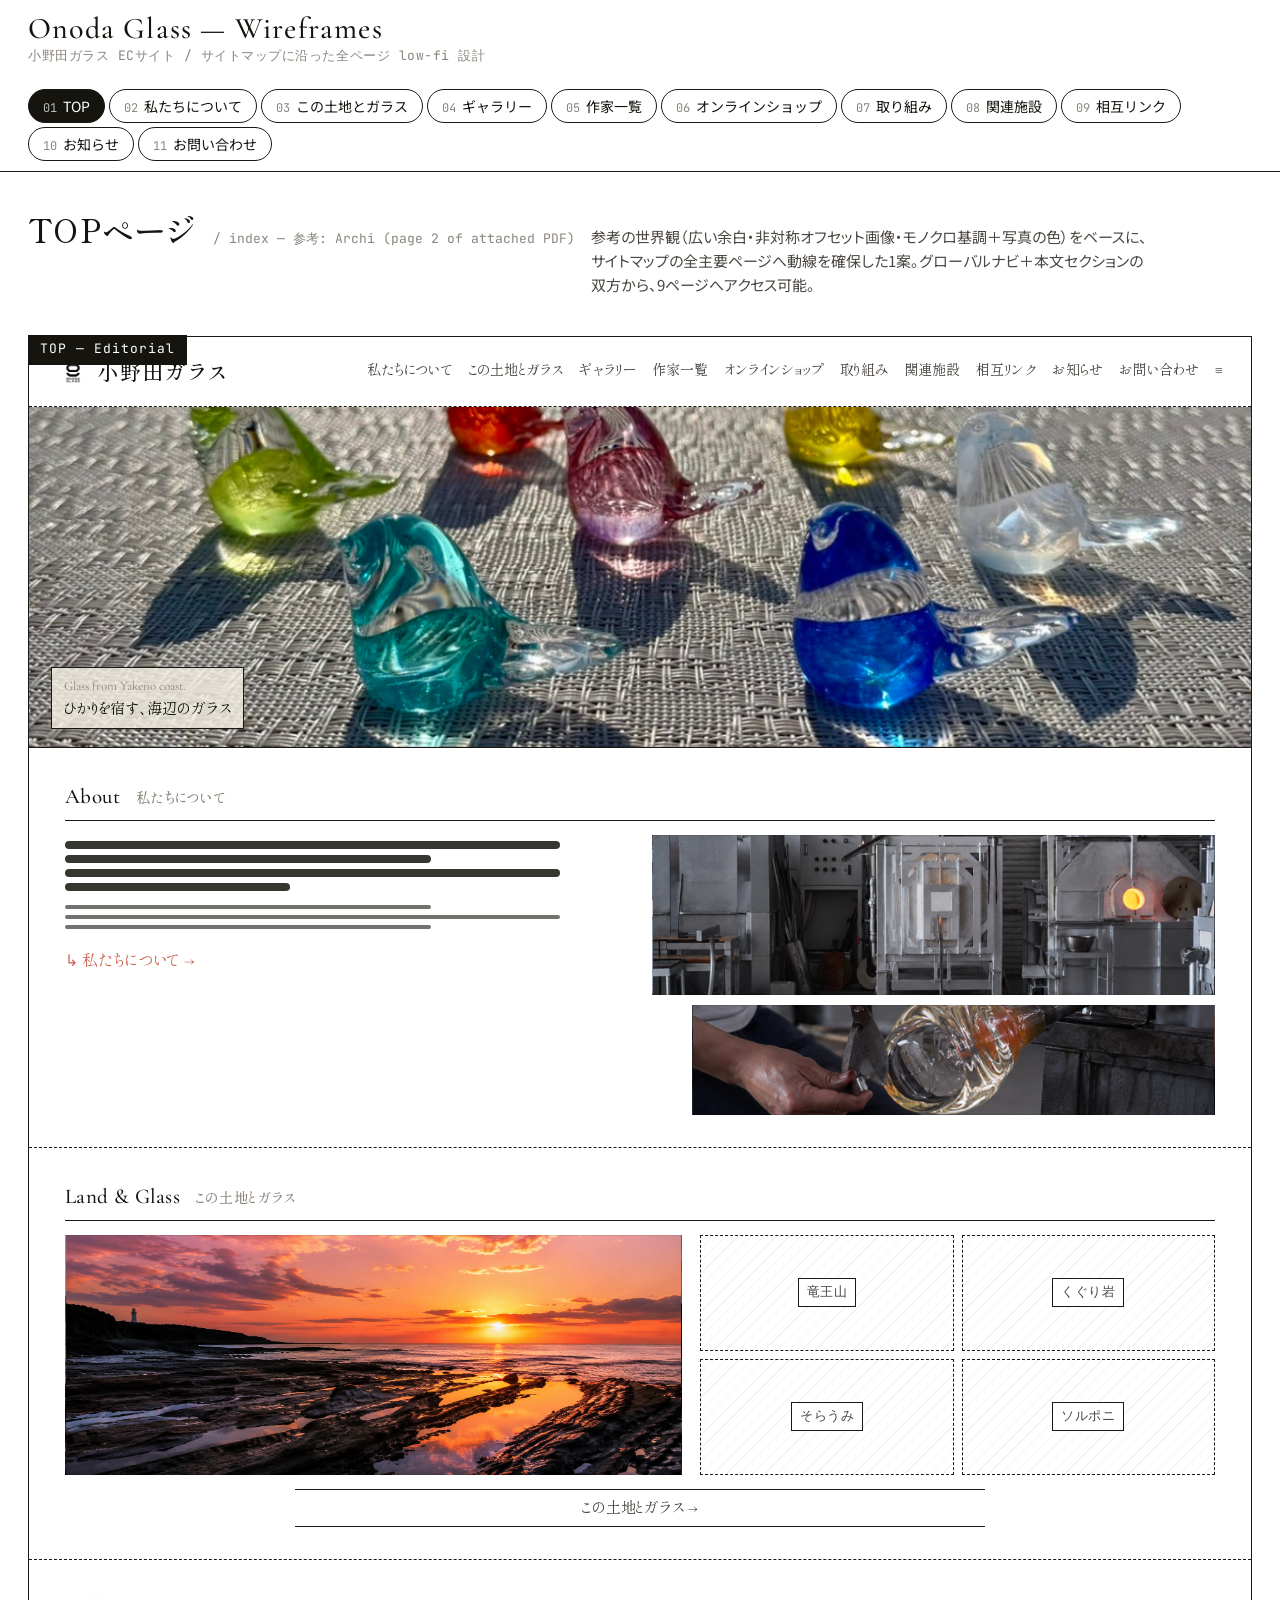
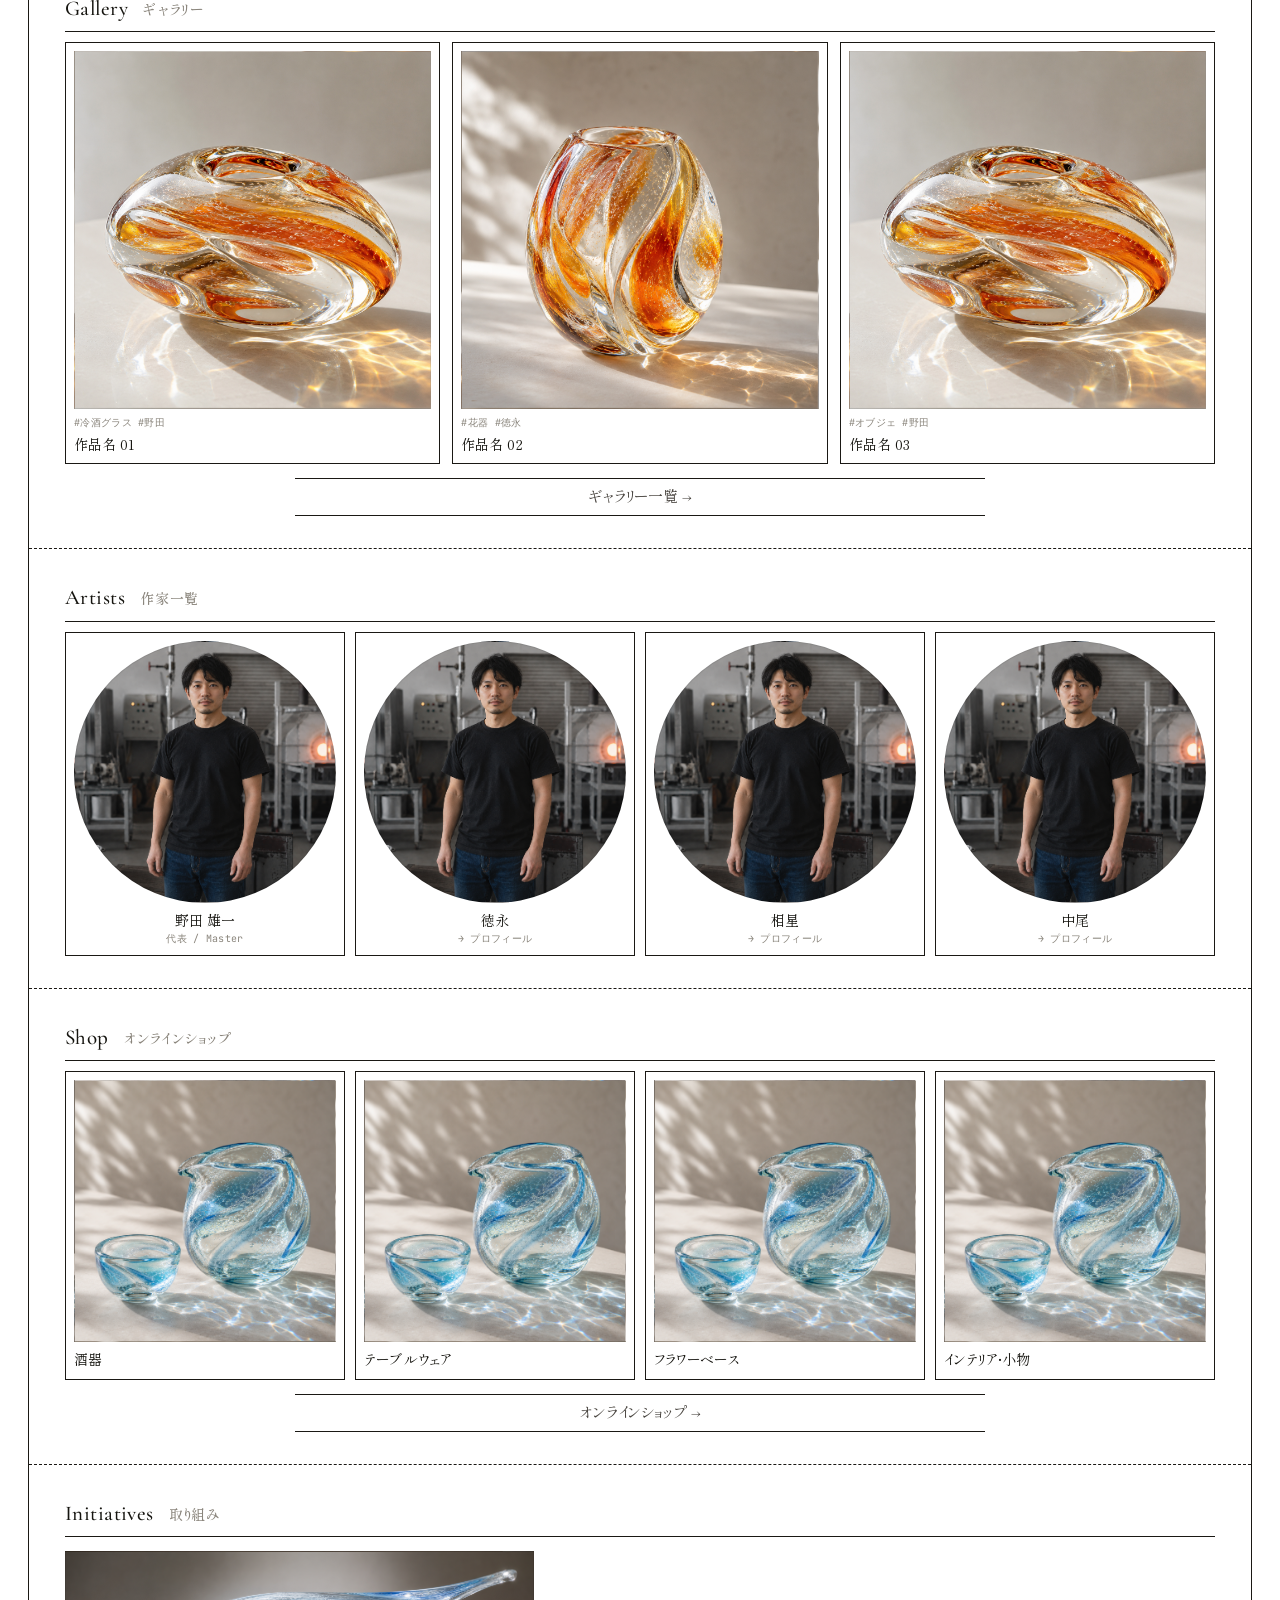
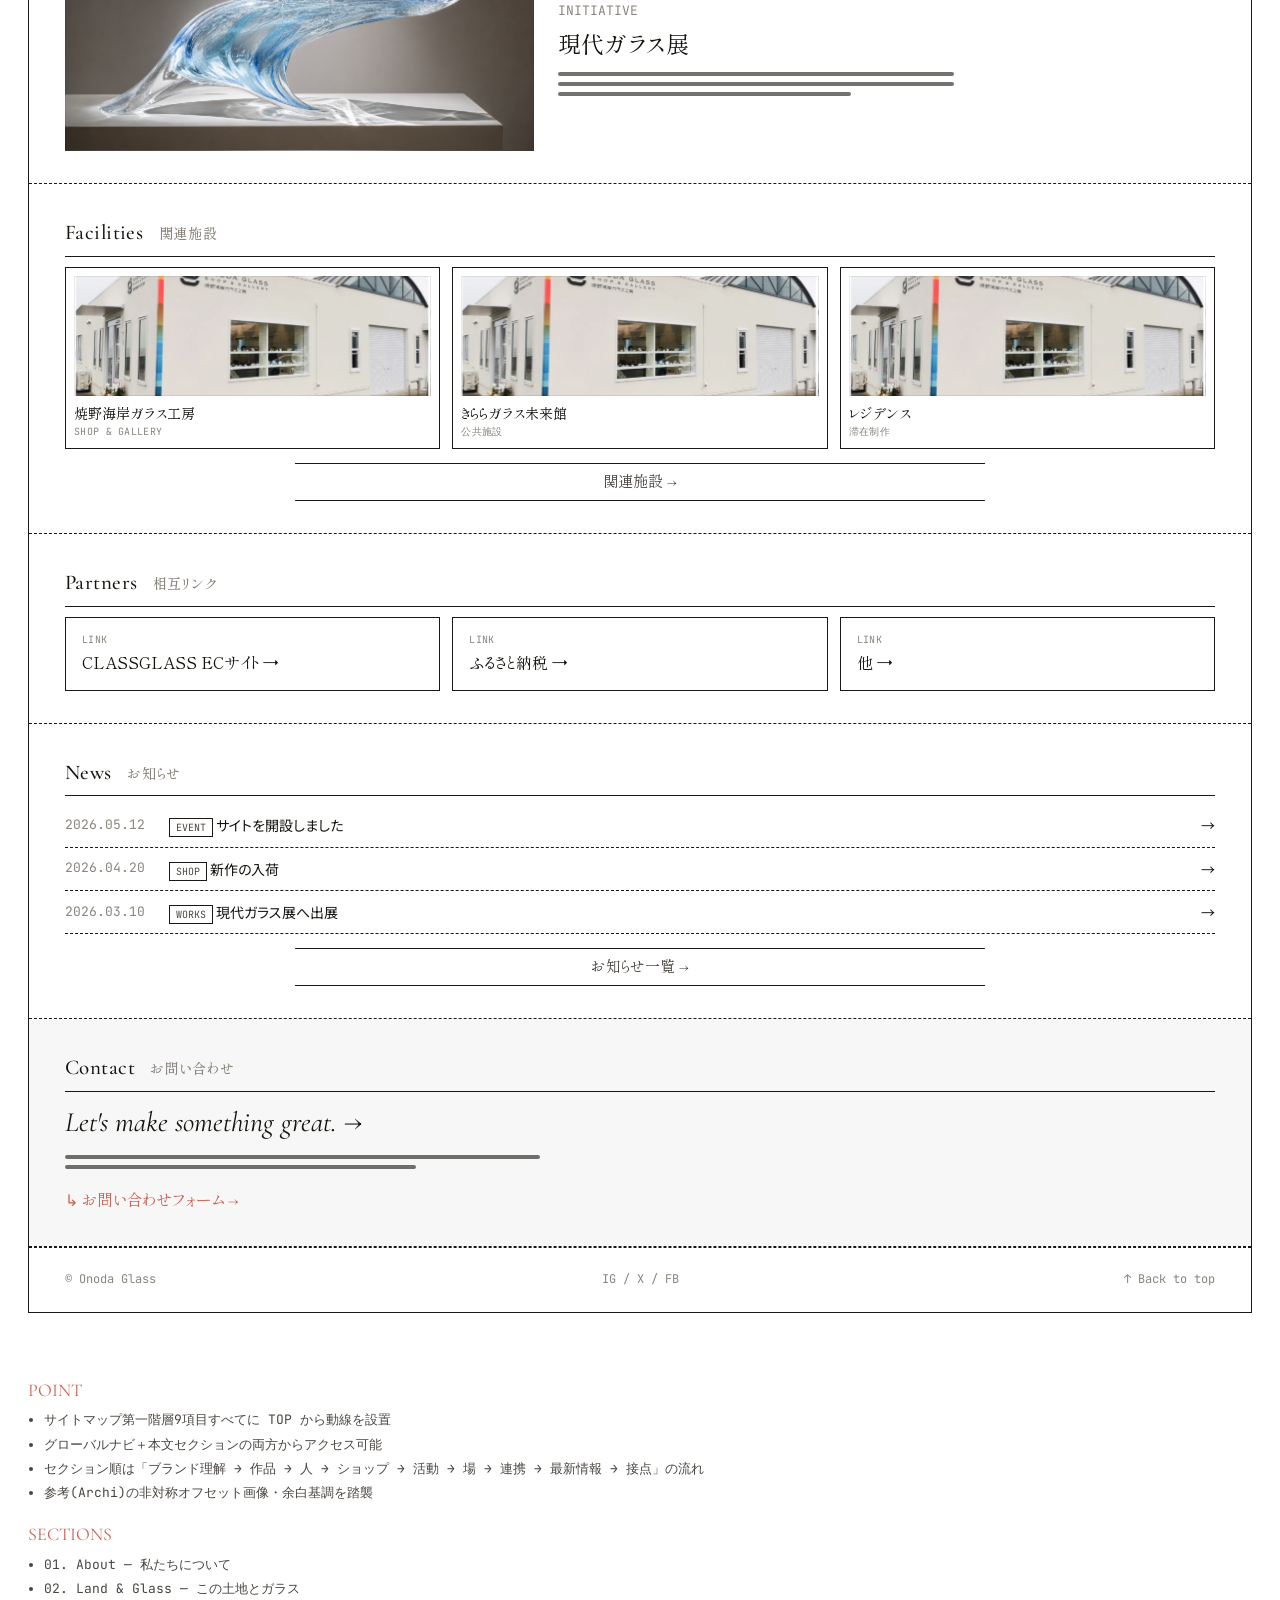
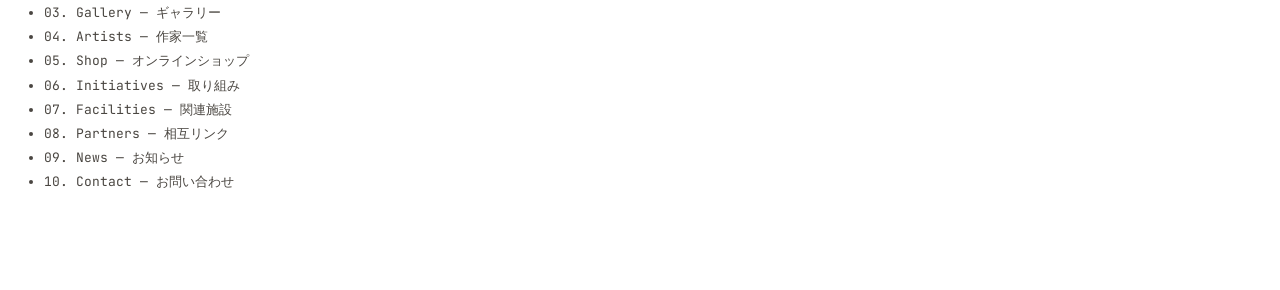
==== commit d6715f01: "Scale up all font sizes ~15% for better readability" ====
--- a/index.html
+++ b/index.html
@@ -161,8 +161,8 @@
         <div style="display:grid;grid-template-columns:1fr 1.4fr;gap:24px;margin-top:14px;align-items:center">
           <div class="ph has-img" style="min-height:200px;--ph-img:url('img/exhibition.png')"><span class="lbl">[ 現代ガラス展 ]</span></div>
           <div>
-            <div style="font-family:var(--mono);font-size:11px;color:var(--ink-3)">INITIATIVE</div>
-            <div style="font-family:var(--jp-head);font-size:20px;margin-top:4px">現代ガラス展</div>
+            <div style="font-family:var(--mono);font-size:13px;color:var(--ink-3)">INITIATIVE</div>
+            <div style="font-family:var(--jp-head);font-size:23px;margin-top:4px">現代ガラス展</div>
             <div class="lines" style="margin-top:10px;max-width:50ch">
               <div class="line thin long"></div>
               <div class="line thin long"></div>
@@ -187,9 +187,9 @@
       <div class="wire-section">
         <h3>Partners <span class="jp">相互リンク</span></h3>
         <div class="wire-grid-3" style="margin-top:10px">
-          <div class="wire-card" style="padding:14px 16px"><div class="meta">LINK</div><div class="ttl" style="font-size:14px;margin-top:2px">CLASSGLASS ECサイト  →</div></div>
-          <div class="wire-card" style="padding:14px 16px"><div class="meta">LINK</div><div class="ttl" style="font-size:14px;margin-top:2px">ふるさと納税  →</div></div>
-          <div class="wire-card" style="padding:14px 16px"><div class="meta">LINK</div><div class="ttl" style="font-size:14px;margin-top:2px">他  →</div></div>
+          <div class="wire-card" style="padding:14px 16px"><div class="meta">LINK</div><div class="ttl" style="font-size:16px;margin-top:2px">CLASSGLASS ECサイト  →</div></div>
+          <div class="wire-card" style="padding:14px 16px"><div class="meta">LINK</div><div class="ttl" style="font-size:16px;margin-top:2px">ふるさと納税  →</div></div>
+          <div class="wire-card" style="padding:14px 16px"><div class="meta">LINK</div><div class="ttl" style="font-size:16px;margin-top:2px">他  →</div></div>
         </div>
       </div>
 
@@ -205,7 +205,7 @@
       <!-- ===== お問い合わせ ===== -->
       <div class="wire-section" style="background:rgba(0,0,0,0.03)">
         <h3>Contact <span class="jp">お問い合わせ</span></h3>
-        <div style="font-family:var(--hand-en);font-size:24px;margin-top:8px;font-style:italic;color:var(--ink)">Let's make something great. →</div>
+        <div style="font-family:var(--hand-en);font-size:28px;margin-top:8px;font-style:italic;color:var(--ink)">Let's make something great. →</div>
         <div class="lines" style="margin-top:10px;max-width:60ch">
           <div class="line thin long"></div>
           <div class="line thin med"></div>
@@ -264,18 +264,18 @@
       <div class="wire-section">
         <h3>MVV <span class="jp">理念</span></h3>
         <div style="display:grid;grid-template-columns:repeat(3,1fr);gap:18px;margin-top:14px">
-          <div><div style="font-family:var(--hand-en);color:var(--accent);font-size:18px">Mission</div>
+          <div><div style="font-family:var(--hand-en);color:var(--accent);font-size:21px">Mission</div>
             <div class="lines"><div class="line long"></div><div class="line med"></div><div class="line thin long"></div><div class="line thin short"></div></div></div>
-          <div><div style="font-family:var(--hand-en);color:var(--accent);font-size:18px">Vision</div>
+          <div><div style="font-family:var(--hand-en);color:var(--accent);font-size:21px">Vision</div>
             <div class="lines"><div class="line long"></div><div class="line med"></div><div class="line thin long"></div><div class="line thin short"></div></div></div>
-          <div><div style="font-family:var(--hand-en);color:var(--accent);font-size:18px">Value</div>
+          <div><div style="font-family:var(--hand-en);color:var(--accent);font-size:21px">Value</div>
             <div class="lines"><div class="line long"></div><div class="line med"></div><div class="line thin long"></div><div class="line thin short"></div></div></div>
         </div>
       </div>
 
       <div class="wire-section">
         <h3>沿革 <span class="jp">History</span></h3>
-        <div style="display:grid;grid-template-columns:120px 1fr;gap:8px 16px;margin-top:10px;font-size:13px">
+        <div style="display:grid;grid-template-columns:120px 1fr;gap:8px 16px;margin-top:10px;font-size:15px">
           <div class="meta" style="font-family:var(--mono);color:var(--ink-3)">19XX</div><div class="lines"><div class="line med"></div></div>
           <div class="meta" style="font-family:var(--mono);color:var(--ink-3)">20XX</div><div class="lines"><div class="line long"></div></div>
           <div class="meta" style="font-family:var(--mono);color:var(--ink-3)">20XX</div><div class="lines"><div class="line med"></div></div>
@@ -289,13 +289,13 @@
         <div style="display:grid;grid-template-columns:1.2fr 1fr;gap:18px;margin-top:10px">
           <div style="min-height:200px;overflow:hidden;border:1px solid rgba(0,0,0,0.08)"><iframe src="https://www.google.com/maps?q=%E7%84%BC%E9%87%8E%E6%B5%B7%E5%B2%B8+%E5%B1%B1%E9%99%BD%E5%B0%8F%E9%87%8E%E7%94%B0&output=embed" style="width:100%;height:100%;min-height:200px;border:0" loading="lazy"></iframe></div>
           <div>
-            <div style="font-family:var(--hand);font-size:14px">焼野海岸ガラス工房 shop &amp; gallery</div>
+            <div style="font-family:var(--hand);font-size:16px">焼野海岸ガラス工房 shop &amp; gallery</div>
             <div class="lines" style="margin-top:8px">
               <div class="line thin long"></div>
               <div class="line thin med"></div>
               <div class="line thin long"></div>
             </div>
-            <div style="margin-top:12px;font-family:var(--mono);font-size:11px;color:var(--ink-2)">
+            <div style="margin-top:12px;font-family:var(--mono);font-size:13px;color:var(--ink-2)">
               ◯ 住所 / 〒XXX-XXXX 山陽小野田市…<br>
               ◯ 営業時間<br>
               ◯ 定休日<br>
@@ -349,7 +349,7 @@
           <div class="wire-card"><div class="ph has-img" style="--ph-img:url('img/michinoeki.png')"><span class="lbl">焼野海岸</span></div><div class="ttl">焼野海岸・夕焼け</div><div class="meta">SPOT 01</div></div>
           <div class="wire-card"><div class="ph has-img" style="--ph-img:url('img/michinoeki.png')"><span class="lbl">竜王山</span></div><div class="ttl">竜王山</div><div class="meta">SPOT 02</div></div>
           <div class="wire-card"><div class="ph has-img" style="--ph-img:url('img/michinoeki.png')"><span class="lbl">そらうみ</span></div><div class="ttl">そらうみ・海辺の駅</div><div class="meta">SPOT 03 / 野田先生の作品</div></div>
-          <div class="wire-card"><div class="ph has-img" style="--ph-img:url('img/michinoeki.png')"><span class="lbl">花の海</span></div><div class="ttl">花の海 <span style="color:var(--accent);font-family:var(--hand-en);font-size:12px">(要検討)</span></div><div class="meta">SPOT 04</div></div>
+          <div class="wire-card"><div class="ph has-img" style="--ph-img:url('img/michinoeki.png')"><span class="lbl">花の海</span></div><div class="ttl">花の海 <span style="color:var(--accent);font-family:var(--hand-en);font-size:14px">(要検討)</span></div><div class="meta">SPOT 04</div></div>
           <div class="wire-card"><div class="ph has-img" style="--ph-img:url('img/michinoeki.png')"><span class="lbl">ソルポニ</span></div><div class="ttl">ソルポニエンテ</div><div class="meta">SPOT 05</div></div>
           <div class="wire-card"><div class="ph has-img" style="--ph-img:url('img/michinoeki.png')"><span class="lbl">くぐり岩</span></div><div class="ttl">くぐり岩</div><div class="meta">SPOT 06</div></div>
         </div>
@@ -409,7 +409,7 @@
           <div class="line thin long"></div>
           <div class="line thin med"></div>
         </div>
-        <div style="display:flex;gap:10px;flex-wrap:wrap;margin-top:14px;font-family:var(--mono);font-size:11px">
+        <div style="display:flex;gap:10px;flex-wrap:wrap;margin-top:14px;font-family:var(--mono);font-size:13px">
           <span style="color:var(--ink-3)">JUMP:</span>
           <span style="border:1px solid var(--rule);padding:4px 10px">↓ 焼野工房の作品</span>
           <span style="border:1px solid var(--rule);padding:4px 10px">↓ 野田先生の作品</span>
@@ -438,8 +438,8 @@
         <div style="display:grid;grid-template-columns:1.1fr 2fr;gap:18px;margin-top:14px;align-items:start">
           <div>
             <div class="ph ph--circle has-img" style="width:120px;height:120px;min-height:auto;--ph-img:url('img/portrait-v2.png')"><span class="lbl">野田</span></div>
-            <div style="font-family:var(--jp-head);font-size:16px;margin-top:8px">野田 雄一</div>
-            <div style="font-family:var(--hand-en);font-size:13px;color:var(--accent);font-style:italic">Yuichi Noda</div>
+            <div style="font-family:var(--jp-head);font-size:18px;margin-top:8px">野田 雄一</div>
+            <div style="font-family:var(--hand-en);font-size:15px;color:var(--accent);font-style:italic">Yuichi Noda</div>
             <div class="lines" style="margin-top:8px"><div class="line thin long"></div><div class="line thin med"></div></div>
             <div class="note" style="margin-top:10px">プロフィール →</div>
           </div>
@@ -511,7 +511,7 @@
         </div>
 
         <!-- index jump -->
-        <div style="display:flex;gap:10px;flex-wrap:wrap;margin-top:14px;font-family:var(--mono);font-size:11px">
+        <div style="display:flex;gap:10px;flex-wrap:wrap;margin-top:14px;font-family:var(--mono);font-size:13px">
           <span style="color:var(--ink-3)">JUMP:</span>
           <span style="border:1px solid var(--rule);padding:4px 10px">↓ 野田 雄一</span>
           <span style="border:1px solid var(--rule);padding:4px 10px">↓ 徳永</span>
@@ -525,14 +525,14 @@
         <div style="display:grid;grid-template-columns:240px 1fr;gap:28px;align-items:start">
           <div>
             <div class="ph has-img" style="aspect-ratio:1;min-height:auto;--ph-img:url('img/portrait-v2.png')"><span class="lbl">[ ポートレート ]</span></div>
-            <div style="font-family:var(--mono);font-size:11px;color:var(--ink-3);margin-top:10px">ARTIST 01 / 代表</div>
-            <div style="font-family:var(--jp-head);font-size:20px;margin-top:2px">野田 雄一</div>
-            <div style="font-family:var(--hand-en);color:var(--accent);font-size:14px;font-style:italic">Yuichi Noda</div>
+            <div style="font-family:var(--mono);font-size:13px;color:var(--ink-3);margin-top:10px">ARTIST 01 / 代表</div>
+            <div style="font-family:var(--jp-head);font-size:23px;margin-top:2px">野田 雄一</div>
+            <div style="font-family:var(--hand-en);color:var(--accent);font-size:16px;font-style:italic">Yuichi Noda</div>
           </div>
           <div>
 
             <!-- プロフィール -->
-            <div style="font-family:var(--hand-en);color:var(--accent);font-size:13px;font-style:italic;border-bottom:1px solid var(--rule);padding-bottom:4px">プロフィール — Profile</div>
+            <div style="font-family:var(--hand-en);color:var(--accent);font-size:15px;font-style:italic;border-bottom:1px solid var(--rule);padding-bottom:4px">プロフィール — Profile</div>
             <div class="lines" style="margin-top:10px;max-width:55ch">
               <div class="line thin long"></div>
               <div class="line thin long"></div>
@@ -540,21 +540,21 @@
               <div class="line thin long" style="margin-top:8px"></div>
               <div class="line thin short"></div>
             </div>
-            <div style="margin-top:14px;display:grid;grid-template-columns:90px 1fr;gap:6px 14px;font-family:var(--mono);font-size:11px;color:var(--ink-2)">
+            <div style="margin-top:14px;display:grid;grid-template-columns:90px 1fr;gap:6px 14px;font-family:var(--mono);font-size:13px;color:var(--ink-2)">
               <div style="color:var(--ink-3)">所属</div><div>—</div>
               <div style="color:var(--ink-3)">専門</div><div>—</div>
               <div style="color:var(--ink-3)">出身</div><div>—</div>
             </div>
 
             <!-- 受賞歴 -->
-            <div style="margin-top:22px;font-family:var(--hand-en);color:var(--accent);font-size:13px;font-style:italic;border-bottom:1px solid var(--rule);padding-bottom:4px">受賞歴 — Awards</div>
-            <div style="margin-top:10px;display:grid;grid-template-columns:100px 1fr;gap:6px 14px;font-family:var(--mono);font-size:11px;color:var(--ink-2)">
+            <div style="margin-top:22px;font-family:var(--hand-en);color:var(--accent);font-size:15px;font-style:italic;border-bottom:1px solid var(--rule);padding-bottom:4px">受賞歴 — Awards</div>
+            <div style="margin-top:10px;display:grid;grid-template-columns:100px 1fr;gap:6px 14px;font-family:var(--mono);font-size:13px;color:var(--ink-2)">
               <div style="color:var(--ink-3)">20XX</div><div>—</div>
               <div style="color:var(--ink-3)">20XX</div><div>—</div>
             </div>
 
             <!-- 代表作品 -->
-            <div style="margin-top:22px;font-family:var(--hand-en);color:var(--accent);font-size:13px;font-style:italic;border-bottom:1px solid var(--rule);padding-bottom:4px">代表作品 — Selected works</div>
+            <div style="margin-top:22px;font-family:var(--hand-en);color:var(--accent);font-size:15px;font-style:italic;border-bottom:1px solid var(--rule);padding-bottom:4px">代表作品 — Selected works</div>
             <div class="wire-grid-4" style="margin-top:10px">
               <div class="wire-card" style="padding:6px"><div class="ph has-img" style="aspect-ratio:1;min-height:auto;--ph-img:url('img/work-01.png')"><span class="lbl">作品</span></div><div class="meta" style="margin-top:4px">作品名 / 20XX</div></div>
               <div class="wire-card" style="padding:6px"><div class="ph" style="aspect-ratio:1;min-height:auto"><span class="lbl">作品</span></div><div class="meta" style="margin-top:4px">作品名 / 20XX</div></div>
@@ -571,14 +571,14 @@
         <div style="display:grid;grid-template-columns:240px 1fr;gap:28px;align-items:start">
           <div>
             <div class="ph has-img" style="aspect-ratio:1;min-height:auto;--ph-img:url('img/portrait-v2.png')"><span class="lbl">[ ポートレート ]</span></div>
-            <div style="font-family:var(--mono);font-size:11px;color:var(--ink-3);margin-top:10px">ARTIST 02</div>
-            <div style="font-family:var(--jp-head);font-size:20px;margin-top:2px">徳永 <span style="font-size:11px;color:var(--accent);font-family:var(--mono)">(フルネーム要確認)</span></div>
-            <div style="font-family:var(--hand-en);color:var(--accent);font-size:14px;font-style:italic">Tokunaga</div>
+            <div style="font-family:var(--mono);font-size:13px;color:var(--ink-3);margin-top:10px">ARTIST 02</div>
+            <div style="font-family:var(--jp-head);font-size:23px;margin-top:2px">徳永 <span style="font-size:13px;color:var(--accent);font-family:var(--mono)">(フルネーム要確認)</span></div>
+            <div style="font-family:var(--hand-en);color:var(--accent);font-size:16px;font-style:italic">Tokunaga</div>
           </div>
           <div>
 
             <!-- プロフィール -->
-            <div style="font-family:var(--hand-en);color:var(--accent);font-size:13px;font-style:italic;border-bottom:1px solid var(--rule);padding-bottom:4px">プロフィール — Profile</div>
+            <div style="font-family:var(--hand-en);color:var(--accent);font-size:15px;font-style:italic;border-bottom:1px solid var(--rule);padding-bottom:4px">プロフィール — Profile</div>
             <div class="lines" style="margin-top:10px;max-width:55ch">
               <div class="line thin long"></div>
               <div class="line thin long"></div>
@@ -586,21 +586,21 @@
               <div class="line thin long" style="margin-top:8px"></div>
               <div class="line thin short"></div>
             </div>
-            <div style="margin-top:14px;display:grid;grid-template-columns:90px 1fr;gap:6px 14px;font-family:var(--mono);font-size:11px;color:var(--ink-2)">
+            <div style="margin-top:14px;display:grid;grid-template-columns:90px 1fr;gap:6px 14px;font-family:var(--mono);font-size:13px;color:var(--ink-2)">
               <div style="color:var(--ink-3)">所属</div><div>—</div>
               <div style="color:var(--ink-3)">専門</div><div>—</div>
               <div style="color:var(--ink-3)">出身</div><div>—</div>
             </div>
 
             <!-- 受賞歴 -->
-            <div style="margin-top:22px;font-family:var(--hand-en);color:var(--accent);font-size:13px;font-style:italic;border-bottom:1px solid var(--rule);padding-bottom:4px">受賞歴 — Awards</div>
-            <div style="margin-top:10px;display:grid;grid-template-columns:100px 1fr;gap:6px 14px;font-family:var(--mono);font-size:11px;color:var(--ink-2)">
+            <div style="margin-top:22px;font-family:var(--hand-en);color:var(--accent);font-size:15px;font-style:italic;border-bottom:1px solid var(--rule);padding-bottom:4px">受賞歴 — Awards</div>
+            <div style="margin-top:10px;display:grid;grid-template-columns:100px 1fr;gap:6px 14px;font-family:var(--mono);font-size:13px;color:var(--ink-2)">
               <div style="color:var(--ink-3)">20XX</div><div>—</div>
               <div style="color:var(--ink-3)">20XX</div><div>—</div>
             </div>
 
             <!-- 代表作品 -->
-            <div style="margin-top:22px;font-family:var(--hand-en);color:var(--accent);font-size:13px;font-style:italic;border-bottom:1px solid var(--rule);padding-bottom:4px">代表作品 — Selected works</div>
+            <div style="margin-top:22px;font-family:var(--hand-en);color:var(--accent);font-size:15px;font-style:italic;border-bottom:1px solid var(--rule);padding-bottom:4px">代表作品 — Selected works</div>
             <div class="wire-grid-4" style="margin-top:10px">
               <div class="wire-card" style="padding:6px"><div class="ph has-img" style="aspect-ratio:1;min-height:auto;--ph-img:url('img/work-02.png')"><span class="lbl">作品</span></div><div class="meta" style="margin-top:4px">作品名 / 20XX</div></div>
               <div class="wire-card" style="padding:6px"><div class="ph" style="aspect-ratio:1;min-height:auto"><span class="lbl">作品</span></div><div class="meta" style="margin-top:4px">作品名 / 20XX</div></div>
@@ -617,14 +617,14 @@
         <div style="display:grid;grid-template-columns:240px 1fr;gap:28px;align-items:start">
           <div>
             <div class="ph has-img" style="aspect-ratio:1;min-height:auto;--ph-img:url('img/portrait-v2.png')"><span class="lbl">[ ポートレート ]</span></div>
-            <div style="font-family:var(--mono);font-size:11px;color:var(--ink-3);margin-top:10px">ARTIST 03</div>
-            <div style="font-family:var(--jp-head);font-size:20px;margin-top:2px">相星 <span style="font-size:11px;color:var(--accent);font-family:var(--mono)">(フルネーム要確認)</span></div>
-            <div style="font-family:var(--hand-en);color:var(--accent);font-size:14px;font-style:italic">Aiboshi</div>
+            <div style="font-family:var(--mono);font-size:13px;color:var(--ink-3);margin-top:10px">ARTIST 03</div>
+            <div style="font-family:var(--jp-head);font-size:23px;margin-top:2px">相星 <span style="font-size:13px;color:var(--accent);font-family:var(--mono)">(フルネーム要確認)</span></div>
+            <div style="font-family:var(--hand-en);color:var(--accent);font-size:16px;font-style:italic">Aiboshi</div>
           </div>
           <div>
 
             <!-- プロフィール -->
-            <div style="font-family:var(--hand-en);color:var(--accent);font-size:13px;font-style:italic;border-bottom:1px solid var(--rule);padding-bottom:4px">プロフィール — Profile</div>
+            <div style="font-family:var(--hand-en);color:var(--accent);font-size:15px;font-style:italic;border-bottom:1px solid var(--rule);padding-bottom:4px">プロフィール — Profile</div>
             <div class="lines" style="margin-top:10px;max-width:55ch">
               <div class="line thin long"></div>
               <div class="line thin long"></div>
@@ -632,21 +632,21 @@
               <div class="line thin long" style="margin-top:8px"></div>
               <div class="line thin short"></div>
             </div>
-            <div style="margin-top:14px;display:grid;grid-template-columns:90px 1fr;gap:6px 14px;font-family:var(--mono);font-size:11px;color:var(--ink-2)">
+            <div style="margin-top:14px;display:grid;grid-template-columns:90px 1fr;gap:6px 14px;font-family:var(--mono);font-size:13px;color:var(--ink-2)">
               <div style="color:var(--ink-3)">所属</div><div>—</div>
               <div style="color:var(--ink-3)">専門</div><div>—</div>
               <div style="color:var(--ink-3)">出身</div><div>—</div>
             </div>
 
             <!-- 受賞歴 -->
-            <div style="margin-top:22px;font-family:var(--hand-en);color:var(--accent);font-size:13px;font-style:italic;border-bottom:1px solid var(--rule);padding-bottom:4px">受賞歴 — Awards</div>
-            <div style="margin-top:10px;display:grid;grid-template-columns:100px 1fr;gap:6px 14px;font-family:var(--mono);font-size:11px;color:var(--ink-2)">
+            <div style="margin-top:22px;font-family:var(--hand-en);color:var(--accent);font-size:15px;font-style:italic;border-bottom:1px solid var(--rule);padding-bottom:4px">受賞歴 — Awards</div>
+            <div style="margin-top:10px;display:grid;grid-template-columns:100px 1fr;gap:6px 14px;font-family:var(--mono);font-size:13px;color:var(--ink-2)">
               <div style="color:var(--ink-3)">20XX</div><div>—</div>
               <div style="color:var(--ink-3)">20XX</div><div>—</div>
             </div>
 
             <!-- 代表作品 -->
-            <div style="margin-top:22px;font-family:var(--hand-en);color:var(--accent);font-size:13px;font-style:italic;border-bottom:1px solid var(--rule);padding-bottom:4px">代表作品 — Selected works</div>
+            <div style="margin-top:22px;font-family:var(--hand-en);color:var(--accent);font-size:15px;font-style:italic;border-bottom:1px solid var(--rule);padding-bottom:4px">代表作品 — Selected works</div>
             <div class="wire-grid-4" style="margin-top:10px">
               <div class="wire-card" style="padding:6px"><div class="ph has-img" style="aspect-ratio:1;min-height:auto;--ph-img:url('img/product.png')"><span class="lbl">作品</span></div><div class="meta" style="margin-top:4px">作品名 / 20XX</div></div>
               <div class="wire-card" style="padding:6px"><div class="ph" style="aspect-ratio:1;min-height:auto"><span class="lbl">作品</span></div><div class="meta" style="margin-top:4px">作品名 / 20XX</div></div>
@@ -663,13 +663,13 @@
         <div style="display:grid;grid-template-columns:240px 1fr;gap:28px;align-items:start">
           <div>
             <div class="ph has-img" style="aspect-ratio:1;min-height:auto;--ph-img:url('img/portrait-v2.png')"><span class="lbl">[ ポートレート ]</span></div>
-            <div style="font-family:var(--mono);font-size:11px;color:var(--ink-3);margin-top:10px">ARTIST 04</div>
-            <div style="font-family:var(--jp-head);font-size:20px;margin-top:2px">中尾 <span style="font-size:11px;color:var(--accent);font-family:var(--mono)">(フルネーム要確認)</span></div>
-            <div style="font-family:var(--hand-en);color:var(--accent);font-size:14px;font-style:italic">Nakao</div>
+            <div style="font-family:var(--mono);font-size:13px;color:var(--ink-3);margin-top:10px">ARTIST 04</div>
+            <div style="font-family:var(--jp-head);font-size:23px;margin-top:2px">中尾 <span style="font-size:13px;color:var(--accent);font-family:var(--mono)">(フルネーム要確認)</span></div>
+            <div style="font-family:var(--hand-en);color:var(--accent);font-size:16px;font-style:italic">Nakao</div>
           </div>
           <div>
             <!-- プロフィール -->
-            <div style="font-family:var(--hand-en);color:var(--accent);font-size:13px;font-style:italic;border-bottom:1px solid var(--rule);padding-bottom:4px">プロフィール — Profile</div>
+            <div style="font-family:var(--hand-en);color:var(--accent);font-size:15px;font-style:italic;border-bottom:1px solid var(--rule);padding-bottom:4px">プロフィール — Profile</div>
             <div class="lines" style="margin-top:10px;max-width:55ch">
               <div class="line thin long"></div>
               <div class="line thin long"></div>
@@ -677,19 +677,19 @@
               <div class="line thin long" style="margin-top:8px"></div>
               <div class="line thin short"></div>
             </div>
-            <div style="margin-top:14px;display:grid;grid-template-columns:90px 1fr;gap:6px 14px;font-family:var(--mono);font-size:11px;color:var(--ink-2)">
+            <div style="margin-top:14px;display:grid;grid-template-columns:90px 1fr;gap:6px 14px;font-family:var(--mono);font-size:13px;color:var(--ink-2)">
               <div style="color:var(--ink-3)">所属</div><div>—</div>
               <div style="color:var(--ink-3)">専門</div><div>—</div>
               <div style="color:var(--ink-3)">出身</div><div>—</div>
             </div>
             <!-- 受賞歴 -->
-            <div style="margin-top:22px;font-family:var(--hand-en);color:var(--accent);font-size:13px;font-style:italic;border-bottom:1px solid var(--rule);padding-bottom:4px">受賞歴 — Awards</div>
-            <div style="margin-top:10px;display:grid;grid-template-columns:100px 1fr;gap:6px 14px;font-family:var(--mono);font-size:11px;color:var(--ink-2)">
+            <div style="margin-top:22px;font-family:var(--hand-en);color:var(--accent);font-size:15px;font-style:italic;border-bottom:1px solid var(--rule);padding-bottom:4px">受賞歴 — Awards</div>
+            <div style="margin-top:10px;display:grid;grid-template-columns:100px 1fr;gap:6px 14px;font-family:var(--mono);font-size:13px;color:var(--ink-2)">
               <div style="color:var(--ink-3)">20XX</div><div>—</div>
               <div style="color:var(--ink-3)">20XX</div><div>—</div>
             </div>
             <!-- 代表作品 -->
-            <div style="margin-top:22px;font-family:var(--hand-en);color:var(--accent);font-size:13px;font-style:italic;border-bottom:1px solid var(--rule);padding-bottom:4px">代表作品 — Selected works</div>
+            <div style="margin-top:22px;font-family:var(--hand-en);color:var(--accent);font-size:15px;font-style:italic;border-bottom:1px solid var(--rule);padding-bottom:4px">代表作品 — Selected works</div>
             <div class="wire-grid-4" style="margin-top:10px">
               <div class="wire-card" style="padding:6px"><div class="ph has-img" style="aspect-ratio:1;min-height:auto;--ph-img:url('img/product.png')"><span class="lbl">作品</span></div><div class="meta" style="margin-top:4px">作品名 / 20XX</div></div>
               <div class="wire-card" style="padding:6px"><div class="ph" style="aspect-ratio:1;min-height:auto"><span class="lbl">作品</span></div><div class="meta" style="margin-top:4px">作品名 / 20XX</div></div>
@@ -740,24 +740,24 @@
       <div class="wire-section" style="padding:24px 28px">
         <div style="display:grid;grid-template-columns:200px 1fr;gap:24px">
           <!-- side filter -->
-          <aside style="font-size:12px">
-            <div style="font-family:var(--hand-en);font-size:16px;border-bottom:1px solid var(--rule);padding-bottom:4px;margin-bottom:6px">Category</div>
+          <aside style="font-size:14px">
+            <div style="font-family:var(--hand-en);font-size:18px;border-bottom:1px solid var(--rule);padding-bottom:4px;margin-bottom:6px">Category</div>
             <ul style="list-style:none;padding:0;margin:0;line-height:1.9">
-              <li><b>酒器</b><ul style="list-style:none;padding-left:10px;color:var(--ink-2);font-size:11px">
+              <li><b>酒器</b><ul style="list-style:none;padding-left:10px;color:var(--ink-2);font-size:13px">
                 <li>冷酒グラス（ぐい呑）</li><li>ロックグラス</li><li>ワイングラス</li><li>脚付グラス</li>
                 <li>蕎麦猪口</li><li>片口</li><li>デキャンタ</li></ul></li>
-              <li><b>テーブルウェア</b><ul style="list-style:none;padding-left:10px;color:var(--ink-2);font-size:11px">
+              <li><b>テーブルウェア</b><ul style="list-style:none;padding-left:10px;color:var(--ink-2);font-size:13px">
                 <li>グラス / 皿 / 平鉢 / 小鉢</li><li>コンポート皿 / 蓋物 / 茶碗</li>
                 <li>箸置き / カトラリーレスト / 醤油さし</li></ul></li>
-              <li><b>フラワーベース</b><ul style="list-style:none;padding-left:10px;color:var(--ink-2);font-size:11px">
+              <li><b>フラワーベース</b><ul style="list-style:none;padding-left:10px;color:var(--ink-2);font-size:13px">
                 <li>花器</li><li>一輪挿し</li></ul></li>
-              <li><b>インテリア・オブジェ</b><ul style="list-style:none;padding-left:10px;color:var(--ink-2);font-size:11px">
+              <li><b>インテリア・オブジェ</b><ul style="list-style:none;padding-left:10px;color:var(--ink-2);font-size:13px">
                 <li>オブジェ / オーナメント</li><li>ペーパーウェイト / 風鈴 / キャンドルホルダー</li></ul></li>
-              <li><b>アクセサリー</b><ul style="list-style:none;padding-left:10px;color:var(--ink-2);font-size:11px">
+              <li><b>アクセサリー</b><ul style="list-style:none;padding-left:10px;color:var(--ink-2);font-size:13px">
                 <li>ピアス / ネックレス / ペンダント</li><li>ブローチ / チョーカー</li></ul></li>
             </ul>
             <div style="margin-top:14px;border-top:1px dashed var(--rule);padding-top:10px">
-              <div style="font-family:var(--hand-en);font-size:16px;border-bottom:1px solid var(--rule);padding-bottom:4px;margin-bottom:6px">Artist</div>
+              <div style="font-family:var(--hand-en);font-size:18px;border-bottom:1px solid var(--rule);padding-bottom:4px;margin-bottom:6px">Artist</div>
               <ul style="list-style:none;padding:0;color:var(--ink-2)">
                 <li>□ 野田 雄一</li><li>□ 徳永</li><li>□ 相星</li>
               </ul>
@@ -765,7 +765,7 @@
           </aside>
 
           <div>
-            <div style="display:flex;justify-content:space-between;align-items:center;margin-bottom:10px;font-family:var(--mono);font-size:11px;color:var(--ink-3)">
+            <div style="display:flex;justify-content:space-between;align-items:center;margin-bottom:10px;font-family:var(--mono);font-size:13px;color:var(--ink-3)">
               <span>酒器 &gt; すべて / 24件</span>
               <span>並び替え: 新着 ▼</span>
             </div>
@@ -779,7 +779,7 @@
               <div class="wire-card"><div class="ph has-img" style="aspect-ratio:1;--ph-img:url('img/product.png')"><span class="lbl">商品</span></div><div class="ttl">デキャンタ</div><div class="meta">¥ 22,000</div></div>
               <div class="wire-card"><div class="ph has-img" style="aspect-ratio:1;--ph-img:url('img/product.png')"><span class="lbl">商品</span></div><div class="ttl">脚付グラス</div><div class="meta">¥ 11,000</div></div>
             </div>
-            <div style="text-align:center;margin-top:14px;font-family:var(--mono);font-size:11px">‹ 1  2  3  ›</div>
+            <div style="text-align:center;margin-top:14px;font-family:var(--mono);font-size:13px">‹ 1  2  3  ›</div>
           </div>
         </div>
       </div>
@@ -811,7 +811,7 @@
       <div class="wire-nav"><div class="brand"><img src="img/logo.jpg" alt="小野田ガラス">小野田ガラス</div><ul><li>Home</li><li>Shop</li><li>🛒 (3)</li><li>≡</li></ul></div>
 
       <div class="wire-section" style="padding:28px 32px">
-        <div style="font-family:var(--mono);font-size:11px;color:var(--ink-3);margin-bottom:10px">Shop &gt; 酒器 &gt; 冷酒グラス &gt; 蒼</div>
+        <div style="font-family:var(--mono);font-size:13px;color:var(--ink-3);margin-bottom:10px">Shop &gt; 酒器 &gt; 冷酒グラス &gt; 蒼</div>
         <div style="display:grid;grid-template-columns:1.2fr 1fr;gap:28px">
           <div>
             <div class="ph has-img" style="aspect-ratio:1;min-height:auto;--ph-img:url('img/product.png')"><span class="lbl">[ メイン画像 ]</span></div>
@@ -823,15 +823,15 @@
             </div>
           </div>
           <div>
-            <div style="font-family:var(--hand-en);font-size:12px;color:var(--ink-3)">Yuichi Noda · 野田雄一</div>
-            <div style="font-family:var(--hand);font-size:24px;margin-top:4px">冷酒グラス「蒼」</div>
-            <div style="font-family:var(--hand);font-size:18px;margin-top:14px;color:var(--accent)">¥ 12,000 <span style="font-size:11px;color:var(--ink-3);font-family:var(--mono);margin-left:6px">税込 / 送料別</span></div>
+            <div style="font-family:var(--hand-en);font-size:14px;color:var(--ink-3)">Yuichi Noda · 野田雄一</div>
+            <div style="font-family:var(--hand);font-size:28px;margin-top:4px">冷酒グラス「蒼」</div>
+            <div style="font-family:var(--hand);font-size:21px;margin-top:14px;color:var(--accent)">¥ 12,000 <span style="font-size:13px;color:var(--ink-3);font-family:var(--mono);margin-left:6px">税込 / 送料別</span></div>
 
             <div class="lines" style="margin-top:18px">
               <div class="line thin long"></div><div class="line thin long"></div><div class="line thin med"></div>
             </div>
 
-            <div style="margin-top:18px;display:grid;grid-template-columns:90px 1fr;gap:6px 12px;font-family:var(--mono);font-size:11px;color:var(--ink-2)">
+            <div style="margin-top:18px;display:grid;grid-template-columns:90px 1fr;gap:6px 12px;font-family:var(--mono);font-size:13px;color:var(--ink-2)">
               <div style="color:var(--ink-3)">サイズ</div><div>H ◯◯ × ⌀ ◯◯ mm</div>
               <div style="color:var(--ink-3)">素材</div><div>吹きガラス</div>
               <div style="color:var(--ink-3)">作家</div><div>野田 雄一</div>
@@ -840,9 +840,9 @@
 
             <div style="margin-top:20px;display:flex;gap:10px;align-items:center">
               <div style="border:1px solid var(--rule);padding:6px 10px;font-family:var(--mono)">− 1 +</div>
-              <div style="flex:1;border:1.5px solid var(--rule);background:var(--ink);color:var(--paper);text-align:center;padding:10px;font-family:var(--hand-en);font-size:16px">Add to Cart</div>
-            </div>
-            <div style="margin-top:8px;text-align:center;font-family:var(--hand-en);font-size:13px;color:var(--ink-2);border-bottom:1px solid var(--rule);padding-bottom:6px">♡ お気に入りに追加</div>
+              <div style="flex:1;border:1.5px solid var(--rule);background:var(--ink);color:var(--paper);text-align:center;padding:10px;font-family:var(--hand-en);font-size:18px">Add to Cart</div>
+            </div>
+            <div style="margin-top:8px;text-align:center;font-family:var(--hand-en);font-size:15px;color:var(--ink-2);border-bottom:1px solid var(--rule);padding-bottom:6px">♡ お気に入りに追加</div>
           </div>
         </div>
       </div>
@@ -915,8 +915,8 @@
 
             <!-- 開催実績タイムライン -->
             <div style="margin-top:24px">
-              <div style="font-family:var(--hand-en);color:var(--accent);font-size:14px;font-style:italic;border-bottom:1px solid var(--rule);padding-bottom:4px">開催実績</div>
-              <div style="display:grid;grid-template-columns:100px 1fr;gap:6px 14px;margin-top:10px;font-family:var(--mono);font-size:11px;color:var(--ink-2)">
+              <div style="font-family:var(--hand-en);color:var(--accent);font-size:16px;font-style:italic;border-bottom:1px solid var(--rule);padding-bottom:4px">開催実績</div>
+              <div style="display:grid;grid-template-columns:100px 1fr;gap:6px 14px;margin-top:10px;font-family:var(--mono);font-size:13px;color:var(--ink-2)">
                 <div style="color:var(--ink-3)">20XX</div><div>第◯回 現代ガラス展 ◯◯</div>
                 <div style="color:var(--ink-3)">20XX</div><div>第◯回 現代ガラス展 ◯◯</div>
                 <div style="color:var(--ink-3)">20XX</div><div>第◯回 現代ガラス展 ◯◯</div>
@@ -976,16 +976,16 @@
         <div style="display:grid;grid-template-columns:1fr 1.2fr;gap:24px;align-items:center">
           <div class="ph" style="min-height:240px"><span class="lbl">[ 焼野海岸ガラス工房 ]</span></div>
           <div>
-            <div style="font-family:var(--mono);font-size:11px;color:var(--ink-3)">FACILITY 01</div>
-            <div style="font-family:var(--jp-head);font-size:22px;margin-top:4px">焼野海岸ガラス工房</div>
-            <div style="font-family:var(--hand-en);color:var(--accent);font-size:14px;font-style:italic;margin-top:2px">SHOP &amp; GALLERY</div>
+            <div style="font-family:var(--mono);font-size:13px;color:var(--ink-3)">FACILITY 01</div>
+            <div style="font-family:var(--jp-head);font-size:25px;margin-top:4px">焼野海岸ガラス工房</div>
+            <div style="font-family:var(--hand-en);color:var(--accent);font-size:16px;font-style:italic;margin-top:2px">SHOP &amp; GALLERY</div>
             <div class="lines" style="margin-top:14px;max-width:50ch">
               <div class="line thin long"></div>
               <div class="line thin long"></div>
               <div class="line thin med"></div>
             </div>
-            <div style="margin-top:18px;display:inline-block;border:1px solid var(--rule);padding:8px 16px;font-family:var(--hand-en);font-size:14px">詳細を見る  →</div>
-            <div style="margin-top:10px;font-family:var(--mono);font-size:10px;color:var(--ink-3)">→ 店長挨拶 / 工房設備 / 制作内容 / 訪問のご案内</div>
+            <div style="margin-top:18px;display:inline-block;border:1px solid var(--rule);padding:8px 16px;font-family:var(--hand-en);font-size:16px">詳細を見る  →</div>
+            <div style="margin-top:10px;font-family:var(--mono);font-size:12px;color:var(--ink-3)">→ 店長挨拶 / 工房設備 / 制作内容 / 訪問のご案内</div>
           </div>
         </div>
       </div>
@@ -994,16 +994,16 @@
       <div class="wire-section">
         <div style="display:grid;grid-template-columns:1.2fr 1fr;gap:24px;align-items:center">
           <div>
-            <div style="font-family:var(--mono);font-size:11px;color:var(--ink-3)">FACILITY 02</div>
-            <div style="font-family:var(--jp-head);font-size:22px;margin-top:4px">きららガラス未来館</div>
-            <div style="font-family:var(--hand-en);color:var(--accent);font-size:14px;font-style:italic;margin-top:2px">Kirara Glass Museum</div>
+            <div style="font-family:var(--mono);font-size:13px;color:var(--ink-3)">FACILITY 02</div>
+            <div style="font-family:var(--jp-head);font-size:25px;margin-top:4px">きららガラス未来館</div>
+            <div style="font-family:var(--hand-en);color:var(--accent);font-size:16px;font-style:italic;margin-top:2px">Kirara Glass Museum</div>
             <div class="lines" style="margin-top:14px;max-width:50ch">
               <div class="line thin long"></div>
               <div class="line thin long"></div>
               <div class="line thin med"></div>
             </div>
-            <div style="margin-top:18px;display:inline-block;border:1px solid var(--rule);padding:8px 16px;font-family:var(--hand-en);font-size:14px">詳細を見る  →</div>
-            <div style="margin-top:10px;font-family:var(--mono);font-size:10px;color:var(--ink-3)">→ 施設概要 / 小野田ガラスとのかかわり / 基本情報</div>
+            <div style="margin-top:18px;display:inline-block;border:1px solid var(--rule);padding:8px 16px;font-family:var(--hand-en);font-size:16px">詳細を見る  →</div>
+            <div style="margin-top:10px;font-family:var(--mono);font-size:12px;color:var(--ink-3)">→ 施設概要 / 小野田ガラスとのかかわり / 基本情報</div>
           </div>
           <div class="ph" style="min-height:240px"><span class="lbl">[ きらら未来館 ]</span></div>
         </div>
@@ -1014,16 +1014,16 @@
         <div style="display:grid;grid-template-columns:1fr 1.2fr;gap:24px;align-items:center">
           <div class="ph" style="min-height:240px"><span class="lbl">[ レジデンス ]</span></div>
           <div>
-            <div style="font-family:var(--mono);font-size:11px;color:var(--ink-3)">FACILITY 03</div>
-            <div style="font-family:var(--jp-head);font-size:22px;margin-top:4px">レジデンス</div>
-            <div style="font-family:var(--hand-en);color:var(--accent);font-size:14px;font-style:italic;margin-top:2px">Artist in Residence</div>
+            <div style="font-family:var(--mono);font-size:13px;color:var(--ink-3)">FACILITY 03</div>
+            <div style="font-family:var(--jp-head);font-size:25px;margin-top:4px">レジデンス</div>
+            <div style="font-family:var(--hand-en);color:var(--accent);font-size:16px;font-style:italic;margin-top:2px">Artist in Residence</div>
             <div class="lines" style="margin-top:14px;max-width:50ch">
               <div class="line thin long"></div>
               <div class="line thin long"></div>
               <div class="line thin med"></div>
             </div>
-            <div style="margin-top:18px;display:inline-block;border:1px solid var(--rule);padding:8px 16px;font-family:var(--hand-en);font-size:14px">詳細を見る  →</div>
-            <div style="margin-top:10px;font-family:var(--mono);font-size:10px;color:var(--ink-3)">→ 施設概要 / 小野田ガラスとのかかわり / 基本情報</div>
+            <div style="margin-top:18px;display:inline-block;border:1px solid var(--rule);padding:8px 16px;font-family:var(--hand-en);font-size:16px">詳細を見る  →</div>
+            <div style="margin-top:10px;font-family:var(--mono);font-size:12px;color:var(--ink-3)">→ 施設概要 / 小野田ガラスとのかかわり / 基本情報</div>
           </div>
         </div>
       </div>
@@ -1082,31 +1082,31 @@
           <a style="border:1px solid var(--rule);padding:0;display:grid;grid-template-columns:200px 1fr auto;gap:18px;align-items:center;text-decoration:none;color:inherit">
             <div class="ph" style="min-height:120px;margin:0"><span class="lbl">CLASSGLASS</span></div>
             <div style="padding:14px 0">
-              <div style="font-family:var(--mono);font-size:10px;color:var(--ink-3)">PARTNER 01 / EXTERNAL</div>
-              <div style="font-family:var(--jp-head);font-size:18px;margin-top:2px">CLASSGLASS ECサイト</div>
+              <div style="font-family:var(--mono);font-size:12px;color:var(--ink-3)">PARTNER 01 / EXTERNAL</div>
+              <div style="font-family:var(--jp-head);font-size:21px;margin-top:2px">CLASSGLASS ECサイト</div>
               <div class="lines" style="margin-top:6px;max-width:50ch"><div class="line thin long"></div><div class="line thin med"></div></div>
             </div>
-            <div style="padding:14px 18px;font-family:var(--hand-en);font-size:14px;color:var(--accent);font-style:italic">外部サイトへ ↗</div>
+            <div style="padding:14px 18px;font-family:var(--hand-en);font-size:16px;color:var(--accent);font-style:italic">外部サイトへ ↗</div>
           </a>
 
           <a style="border:1px solid var(--rule);padding:0;display:grid;grid-template-columns:200px 1fr auto;gap:18px;align-items:center;text-decoration:none;color:inherit">
             <div class="ph" style="min-height:120px;margin:0"><span class="lbl">ふるさと納税</span></div>
             <div style="padding:14px 0">
-              <div style="font-family:var(--mono);font-size:10px;color:var(--ink-3)">PARTNER 02 / EXTERNAL</div>
-              <div style="font-family:var(--jp-head);font-size:18px;margin-top:2px">ふるさと納税</div>
+              <div style="font-family:var(--mono);font-size:12px;color:var(--ink-3)">PARTNER 02 / EXTERNAL</div>
+              <div style="font-family:var(--jp-head);font-size:21px;margin-top:2px">ふるさと納税</div>
               <div class="lines" style="margin-top:6px;max-width:50ch"><div class="line thin long"></div><div class="line thin med"></div></div>
             </div>
-            <div style="padding:14px 18px;font-family:var(--hand-en);font-size:14px;color:var(--accent);font-style:italic">外部サイトへ ↗</div>
+            <div style="padding:14px 18px;font-family:var(--hand-en);font-size:16px;color:var(--accent);font-style:italic">外部サイトへ ↗</div>
           </a>
 
           <a style="border:1px solid var(--rule);padding:0;display:grid;grid-template-columns:200px 1fr auto;gap:18px;align-items:center;text-decoration:none;color:inherit">
             <div class="ph" style="min-height:120px;margin:0"><span class="lbl">他</span></div>
             <div style="padding:14px 0">
-              <div style="font-family:var(--mono);font-size:10px;color:var(--ink-3)">PARTNER 03 / EXTERNAL</div>
-              <div style="font-family:var(--jp-head);font-size:18px;margin-top:2px">他</div>
+              <div style="font-family:var(--mono);font-size:12px;color:var(--ink-3)">PARTNER 03 / EXTERNAL</div>
+              <div style="font-family:var(--jp-head);font-size:21px;margin-top:2px">他</div>
               <div class="lines" style="margin-top:6px;max-width:50ch"><div class="line thin long"></div><div class="line thin med"></div></div>
             </div>
-            <div style="padding:14px 18px;font-family:var(--hand-en);font-size:14px;color:var(--accent);font-style:italic">外部サイトへ ↗</div>
+            <div style="padding:14px 18px;font-family:var(--hand-en);font-size:16px;color:var(--accent);font-style:italic">外部サイトへ ↗</div>
           </a>
 
         </div>
@@ -1150,7 +1150,7 @@
       </div>
 
       <div class="wire-section">
-        <div style="display:flex;gap:8px;flex-wrap:wrap;margin-bottom:14px;font-size:12px">
+        <div style="display:flex;gap:8px;flex-wrap:wrap;margin-bottom:14px;font-size:14px">
           <span style="border:1px solid var(--rule);padding:4px 10px;background:var(--ink);color:var(--paper)">すべて</span>
           <span style="border:1px solid var(--rule);padding:4px 10px">EVENT</span>
           <span style="border:1px solid var(--rule);padding:4px 10px">SHOP</span>
@@ -1165,7 +1165,7 @@
         <div class="news-row"><span class="date">2026.01.04</span><span><span class="cat">SHOP</span> 営業再開のお知らせ</span><span>→</span></div>
         <div class="news-row"><span class="date">2025.12.20</span><span><span class="cat">EVENT</span> 年末年始の営業について</span><span>→</span></div>
 
-        <div style="text-align:center;margin-top:14px;font-family:var(--mono);font-size:11px">‹ 1  2  3  4  ›</div>
+        <div style="text-align:center;margin-top:14px;font-family:var(--mono);font-size:13px">‹ 1  2  3  4  ›</div>
       </div>
 
       <div class="wire-footer"><span>© Onoda Glass</span><span>IG · X · FB</span><span>↑</span></div>
@@ -1203,10 +1203,10 @@
         <div style="display:grid;grid-template-columns:1fr 320px;gap:36px">
 
           <div>
-            <div style="font-family:var(--hand-en);font-size:22px;color:var(--accent);margin-bottom:4px">Let's make something great.</div>
+            <div style="font-family:var(--hand-en);font-size:25px;color:var(--accent);margin-bottom:4px">Let's make something great.</div>
             <div class="line thin long"></div><div class="line thin med"></div>
 
-            <form style="margin-top:24px;display:grid;gap:14px;font-family:var(--mono);font-size:11px">
+            <form style="margin-top:24px;display:grid;gap:14px;font-family:var(--mono);font-size:13px">
               <label>お名前 <span style="color:var(--accent)">*</span>
                 <div style="border:1.5px solid var(--rule);height:36px;margin-top:4px;background:var(--paper-2)"></div>
               </label>
@@ -1225,13 +1225,13 @@
                 プライバシーポリシーに同意する
               </label>
 
-              <div style="margin-top:6px;background:var(--ink);color:var(--paper);text-align:center;padding:14px;font-family:var(--hand-en);font-size:18px">送信する  →</div>
+              <div style="margin-top:6px;background:var(--ink);color:var(--paper);text-align:center;padding:14px;font-family:var(--hand-en);font-size:21px">送信する  →</div>
             </form>
           </div>
 
           <aside>
-            <div style="font-family:var(--hand-en);font-size:16px;color:var(--accent);border-bottom:1px solid var(--rule);padding-bottom:4px">Direct</div>
-            <div style="margin-top:10px;font-family:var(--mono);font-size:11px;line-height:1.8;color:var(--ink-2)">
+            <div style="font-family:var(--hand-en);font-size:18px;color:var(--accent);border-bottom:1px solid var(--rule);padding-bottom:4px">Direct</div>
+            <div style="margin-top:10px;font-family:var(--mono);font-size:13px;line-height:1.8;color:var(--ink-2)">
               焼野海岸ガラス工房<br>shop &amp; gallery<br>
               〒XXX-XXXX<br>山陽小野田市…<br><br>
               TEL: ◯◯-◯◯◯◯-◯◯◯◯<br>
@@ -1240,7 +1240,7 @@
               定休日 ◯曜日
             </div>
             <div class="ph" style="min-height:160px;margin-top:16px"><span class="lbl">[ Google Map ]</span></div>
-            <div style="margin-top:16px;font-family:var(--hand-en);font-size:13px;color:var(--ink-2);border-top:1px dashed var(--rule);padding-top:10px">→ プライバシーポリシー</div>
+            <div style="margin-top:16px;font-family:var(--hand-en);font-size:15px;color:var(--ink-2);border-top:1px dashed var(--rule);padding-top:10px">→ プライバシーポリシー</div>
           </aside>
         </div>
       </div>
@@ -1277,11 +1277,11 @@
       <div class="swatch" data-c="blue" style="background:oklch(0.6 0.12 220)"></div>
       <div class="swatch" data-c="moss" style="background:oklch(0.55 0.1 145)"></div>
       <div class="swatch" data-c="off" style="background:var(--paper-2);position:relative">
-        <span style="position:absolute;inset:0;display:flex;align-items:center;justify-content:center;font-size:9px;font-family:var(--mono)">OFF</span>
+        <span style="position:absolute;inset:0;display:flex;align-items:center;justify-content:center;font-size:10px;font-family:var(--mono)">OFF</span>
       </div>
     </div>
   </label>
-  <button id="tweakClose" style="margin-top:4px;background:transparent;border:1px solid var(--rule);font-family:var(--mono);font-size:10px;padding:4px 8px;cursor:pointer">閉じる</button>
+  <button id="tweakClose" style="margin-top:4px;background:transparent;border:1px solid var(--rule);font-family:var(--mono);font-size:12px;padding:4px 8px;cursor:pointer">閉じる</button>
 </div>
 
 <script>
--- a/styles.css
+++ b/styles.css
@@ -29,7 +29,7 @@
   background: var(--paper);
   color: var(--ink);
   font-family: var(--jp-body);
-  font-size: 14px;
+  font-size: 16px;
   line-height: 1.6;
   font-feature-settings: "palt";
   -webkit-font-smoothing: antialiased;
@@ -62,13 +62,13 @@
 .topbar__title .h {
   font-family: var(--hand-en);
   font-weight: 500;
-  font-size: 26px;
+  font-size: 30px;
   letter-spacing: 0.04em;
   line-height: 1;
 }
 .topbar__title .sub {
   font-family: var(--mono);
-  font-size: 11px;
+  font-size: 13px;
   color: var(--ink-3);
   letter-spacing: 0.04em;
 }
@@ -86,7 +86,7 @@
   border-radius: 999px;
   padding: 6px 14px;
   font-family: var(--jp-body);
-  font-size: 12px;
+  font-size: 14px;
   font-weight: 400;
   color: var(--ink);
   cursor: pointer;
@@ -99,7 +99,7 @@
 }
 .tab .num {
   font-family: var(--mono);
-  font-size: 10px;
+  font-size: 12px;
   color: var(--ink-3);
   margin-right: 6px;
 }
@@ -119,19 +119,19 @@
 .page-header h1 {
   font-family: var(--jp-head);
   font-weight: 500;
-  font-size: 28px;
+  font-size: 32px;
   margin: 0;
   letter-spacing: 0.04em;
 }
 .page-header .crumb {
   font-family: var(--mono);
-  font-size: 11px;
+  font-size: 13px;
   color: var(--ink-3);
 }
 .page-header .desc {
   margin-top: 4px;
   flex-basis: 100%;
-  font-size: 13px;
+  font-size: 15px;
   color: var(--ink-2);
   max-width: 70ch;
 }
@@ -162,7 +162,7 @@
   color: var(--paper);
   padding: 4px 12px 5px;
   font-family: var(--mono);
-  font-size: 10px;
+  font-size: 12px;
   letter-spacing: 0.08em;
   z-index: 2;
 }
@@ -170,7 +170,7 @@
   padding: 14px 18px 8px 70px;
   font-family: var(--jp-head);
   font-weight: 500;
-  font-size: 15px;
+  font-size: 17px;
   letter-spacing: 0.04em;
   border-bottom: 1px dashed var(--rule);
 }
@@ -195,7 +195,7 @@
   justify-content: center;
   color: var(--ink-2);
   font-family: var(--mono);
-  font-size: 11px;
+  font-size: 13px;
   letter-spacing: 0.04em;
   text-align: center;
   padding: 8px;
@@ -242,7 +242,7 @@
 /* annotation arrow callouts */
 .note {
   font-family: var(--hand-en);
-  font-size: 14px;
+  font-size: 16px;
   color: var(--accent);
   display: inline-flex;
   align-items: center;
@@ -254,7 +254,7 @@
 .annot {
   position: absolute;
   font-family: var(--hand-en);
-  font-size: 13px;
+  font-size: 15px;
   color: var(--accent);
   line-height: 1.2;
   pointer-events: none;
@@ -278,13 +278,13 @@
   padding: 14px 18px;
   border-bottom: 1px dashed var(--rule);
   font-family: var(--hand-en);
-  font-size: 14px;
+  font-size: 16px;
   background: rgba(255,255,255,0.4);
 }
 .wire-nav .brand {
   font-family: var(--jp-head);
   font-weight: 500;
-  font-size: 18px;
+  font-size: 21px;
   letter-spacing: 0.08em;
   display: flex;
   align-items: center;
@@ -301,7 +301,7 @@
   list-style: none;
   margin: 0;
   padding: 0;
-  font-size: 12px;
+  font-size: 14px;
   color: var(--ink-2);
 }
 
@@ -320,12 +320,12 @@
   padding: 8px 12px;
   border: 1px solid var(--rule);
   font-family: var(--hand);
-  font-size: 13px;
+  font-size: 15px;
 }
 .wire-hero .overlay .en {
   display: block;
   font-family: var(--hand-en);
-  font-size: 11px;
+  font-size: 13px;
   color: var(--ink-3);
 }
 
@@ -337,7 +337,7 @@
 .wire-section h3 {
   font-family: var(--hand-en);
   font-weight: 500;
-  font-size: 18px;
+  font-size: 21px;
   margin: 0 0 8px;
   color: var(--ink);
   border-bottom: 1px solid var(--rule);
@@ -346,7 +346,7 @@
 }
 .wire-section h3 .jp {
   font-family: var(--jp-head);
-  font-size: 12px;
+  font-size: 14px;
   color: var(--ink-3);
   margin-left: 10px;
   letter-spacing: 0.05em;
@@ -364,19 +364,19 @@
 .wire-card .ph { min-height: 90px; margin-bottom: 6px; }
 .wire-card .meta {
   font-family: var(--mono);
-  font-size: 9px;
+  font-size: 10px;
   color: var(--ink-3);
   letter-spacing: 0.03em;
 }
 .wire-card .ttl {
   font-family: var(--hand);
-  font-size: 12px;
+  font-size: 14px;
   margin-top: 2px;
 }
 
 .see-more {
   font-family: var(--hand-en);
-  font-size: 13px;
+  font-size: 15px;
   border-top: 1px solid var(--rule);
   border-bottom: 1px solid var(--rule);
   padding: 6px 0;
@@ -389,7 +389,7 @@
 .wire-footer {
   padding: 14px 18px;
   font-family: var(--mono);
-  font-size: 10px;
+  font-size: 12px;
   color: var(--ink-3);
   display: flex;
   justify-content: space-between;
@@ -404,16 +404,16 @@
   gap: 14px;
   padding: 10px 0;
   border-bottom: 1px dashed var(--rule);
-  font-size: 12px;
+  font-size: 14px;
 }
 .news-row .date {
   font-family: var(--mono);
-  font-size: 11px;
+  font-size: 13px;
   color: var(--ink-3);
 }
 .news-row .cat {
   font-family: var(--mono);
-  font-size: 9px;
+  font-size: 10px;
   padding: 2px 6px;
   border: 1px solid var(--rule);
   color: var(--ink-2);
@@ -427,7 +427,7 @@
   margin: 24px auto 0;
   position: relative;
 }
-.fullwire .variation__tag { font-size: 11px; }
+.fullwire .variation__tag { font-size: 13px; }
 .fullwire .wire-nav { padding: 18px 28px; }
 .fullwire .wire-hero .ph { min-height: 320px; }
 .fullwire .wire-section { padding: 32px 36px; }
@@ -448,7 +448,7 @@
 .fullwire-wrap .fullwire { margin: 0; max-width: none; }
 .rail {
   font-family: var(--mono);
-  font-size: 11px;
+  font-size: 13px;
   color: var(--ink-2);
   line-height: 1.55;
   padding-top: 40px;
@@ -457,7 +457,7 @@
   font-family: var(--hand-en);
   color: var(--accent);
   margin: 0 0 6px;
-  font-size: 16px;
+  font-size: 18px;
   font-weight: 400;
 }
 .rail ul { padding-left: 16px; margin: 0 0 18px; }
@@ -473,7 +473,7 @@
   border: 1.5px solid var(--rule);
   padding: 12px 14px;
   font-family: var(--mono);
-  font-size: 11px;
+  font-size: 13px;
   display: none;
   flex-direction: column;
   gap: 10px;
@@ -484,7 +484,7 @@
 .tweaks h5 {
   margin: 0 0 4px;
   font-family: var(--hand-en);
-  font-size: 16px;
+  font-size: 18px;
   font-weight: 400;
   border-bottom: 1px solid var(--rule);
   padding-bottom: 4px;
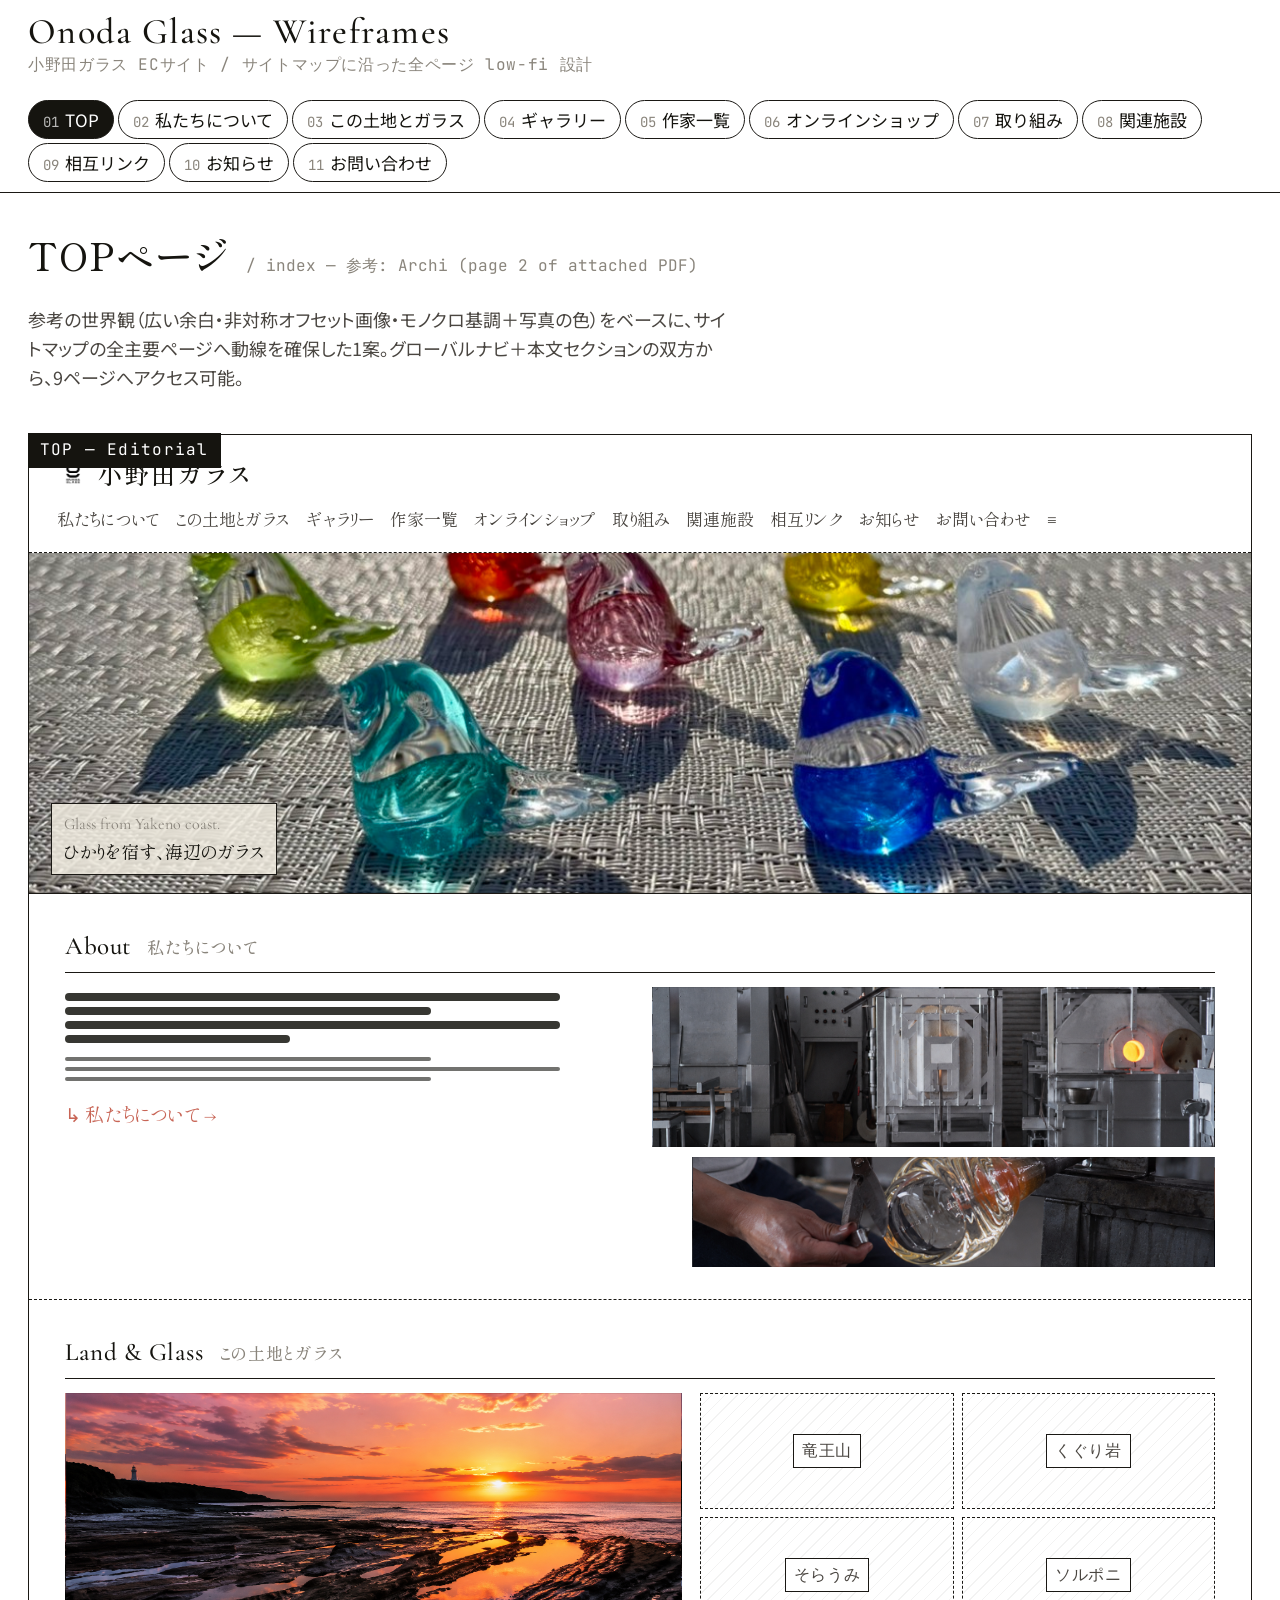
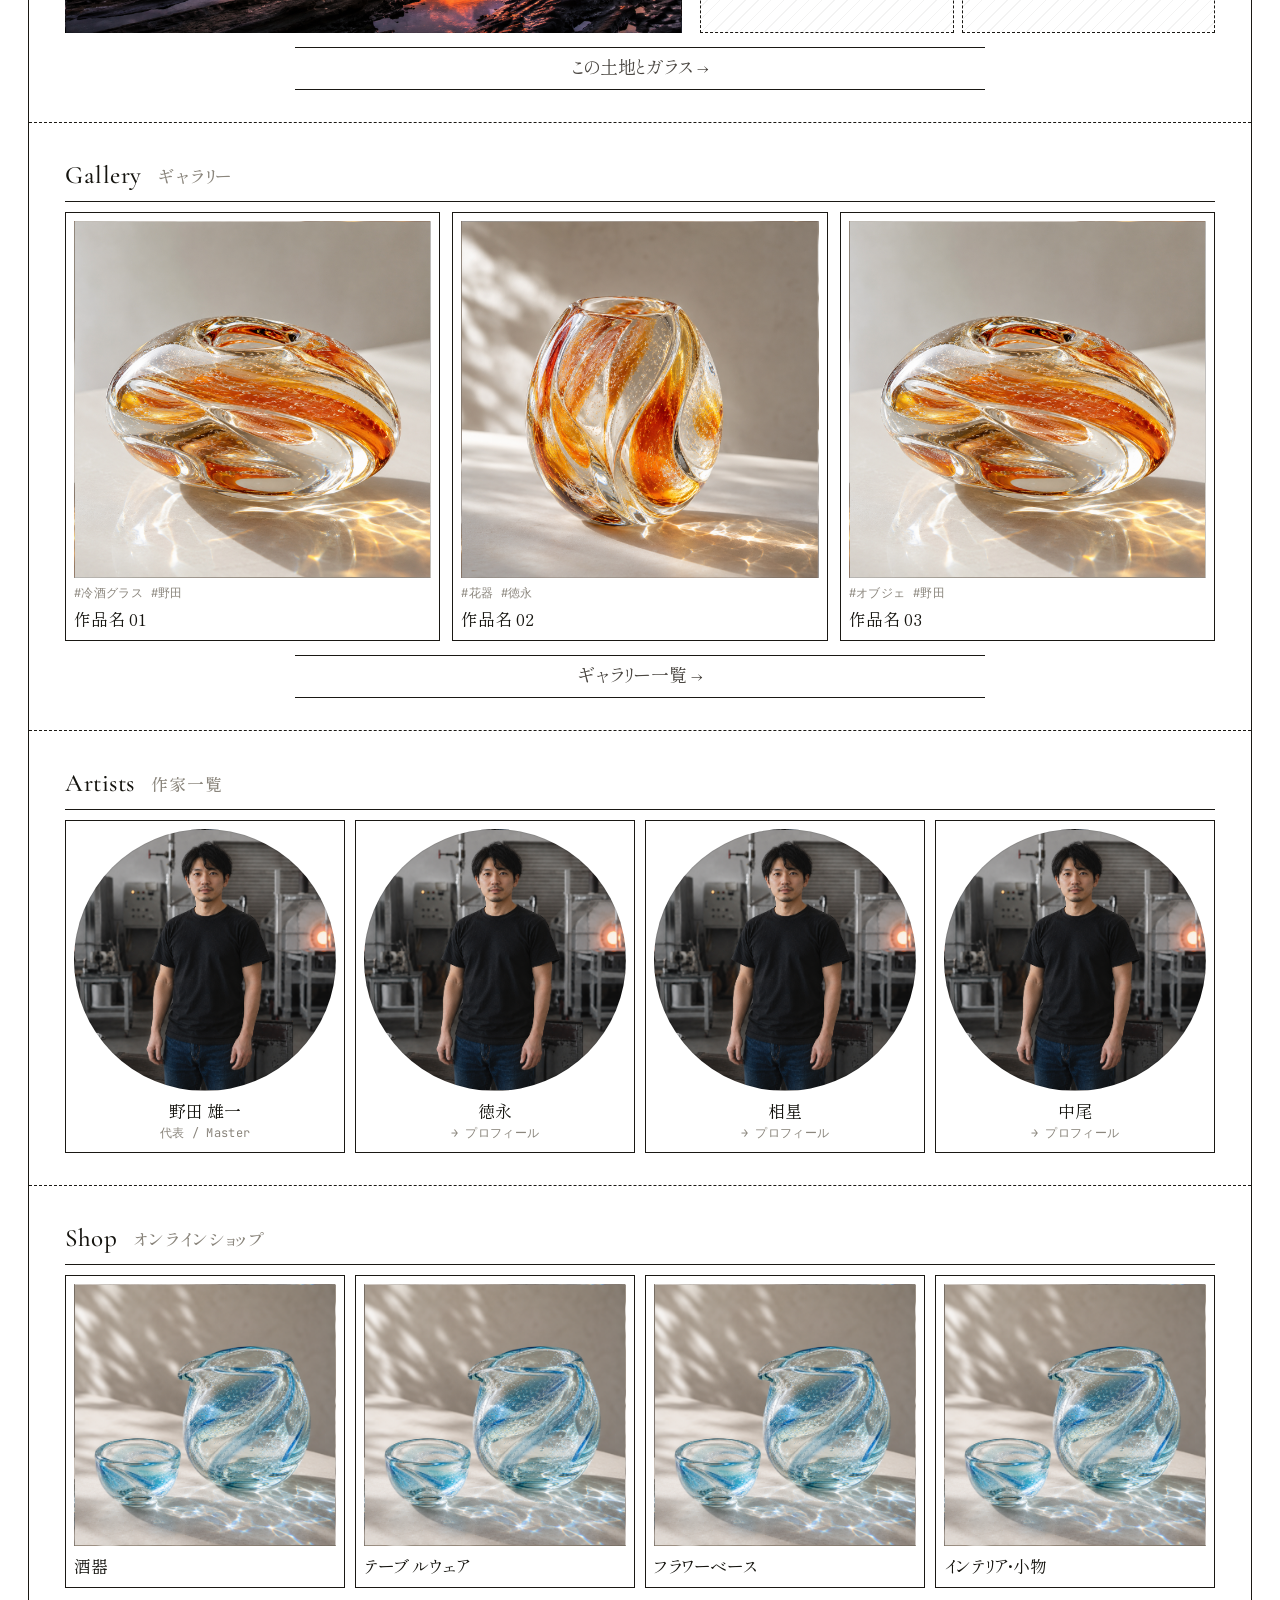
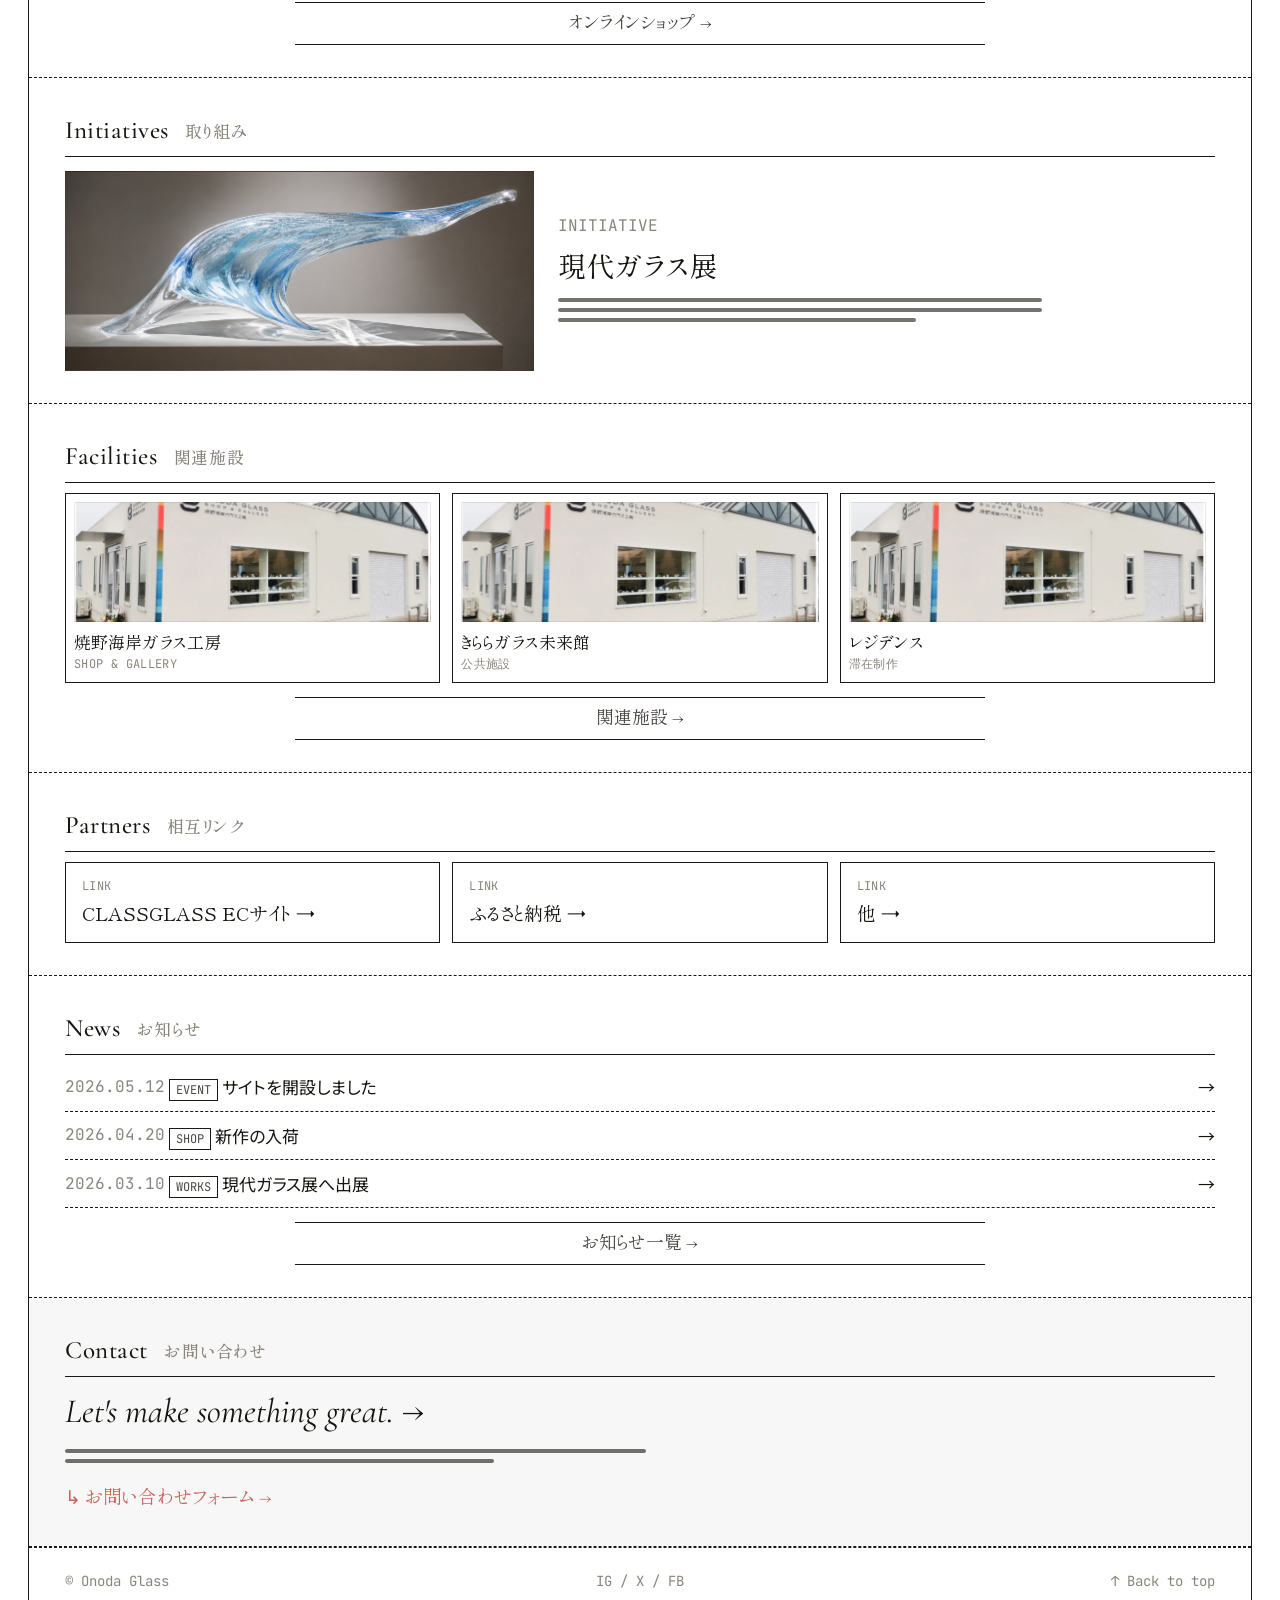
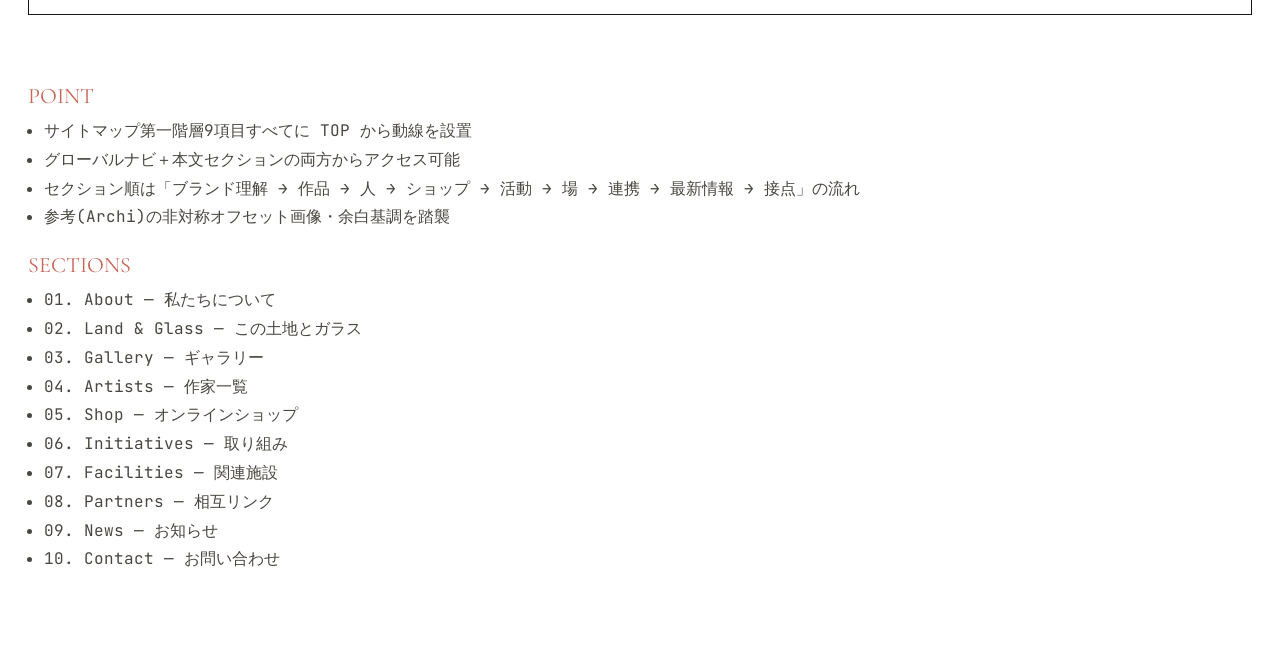
==== commit df55b88d: "Scale up all font sizes additional 20%" ====
--- a/index.html
+++ b/index.html
@@ -161,8 +161,8 @@
         <div style="display:grid;grid-template-columns:1fr 1.4fr;gap:24px;margin-top:14px;align-items:center">
           <div class="ph has-img" style="min-height:200px;--ph-img:url('img/exhibition.png')"><span class="lbl">[ 現代ガラス展 ]</span></div>
           <div>
-            <div style="font-family:var(--mono);font-size:13px;color:var(--ink-3)">INITIATIVE</div>
-            <div style="font-family:var(--jp-head);font-size:23px;margin-top:4px">現代ガラス展</div>
+            <div style="font-family:var(--mono);font-size:16px;color:var(--ink-3)">INITIATIVE</div>
+            <div style="font-family:var(--jp-head);font-size:28px;margin-top:4px">現代ガラス展</div>
             <div class="lines" style="margin-top:10px;max-width:50ch">
               <div class="line thin long"></div>
               <div class="line thin long"></div>
@@ -187,9 +187,9 @@
       <div class="wire-section">
         <h3>Partners <span class="jp">相互リンク</span></h3>
         <div class="wire-grid-3" style="margin-top:10px">
-          <div class="wire-card" style="padding:14px 16px"><div class="meta">LINK</div><div class="ttl" style="font-size:16px;margin-top:2px">CLASSGLASS ECサイト  →</div></div>
-          <div class="wire-card" style="padding:14px 16px"><div class="meta">LINK</div><div class="ttl" style="font-size:16px;margin-top:2px">ふるさと納税  →</div></div>
-          <div class="wire-card" style="padding:14px 16px"><div class="meta">LINK</div><div class="ttl" style="font-size:16px;margin-top:2px">他  →</div></div>
+          <div class="wire-card" style="padding:14px 16px"><div class="meta">LINK</div><div class="ttl" style="font-size:19px;margin-top:2px">CLASSGLASS ECサイト  →</div></div>
+          <div class="wire-card" style="padding:14px 16px"><div class="meta">LINK</div><div class="ttl" style="font-size:19px;margin-top:2px">ふるさと納税  →</div></div>
+          <div class="wire-card" style="padding:14px 16px"><div class="meta">LINK</div><div class="ttl" style="font-size:19px;margin-top:2px">他  →</div></div>
         </div>
       </div>
 
@@ -205,7 +205,7 @@
       <!-- ===== お問い合わせ ===== -->
       <div class="wire-section" style="background:rgba(0,0,0,0.03)">
         <h3>Contact <span class="jp">お問い合わせ</span></h3>
-        <div style="font-family:var(--hand-en);font-size:28px;margin-top:8px;font-style:italic;color:var(--ink)">Let's make something great. →</div>
+        <div style="font-family:var(--hand-en);font-size:34px;margin-top:8px;font-style:italic;color:var(--ink)">Let's make something great. →</div>
         <div class="lines" style="margin-top:10px;max-width:60ch">
           <div class="line thin long"></div>
           <div class="line thin med"></div>
@@ -264,18 +264,18 @@
       <div class="wire-section">
         <h3>MVV <span class="jp">理念</span></h3>
         <div style="display:grid;grid-template-columns:repeat(3,1fr);gap:18px;margin-top:14px">
-          <div><div style="font-family:var(--hand-en);color:var(--accent);font-size:21px">Mission</div>
+          <div><div style="font-family:var(--hand-en);color:var(--accent);font-size:25px">Mission</div>
             <div class="lines"><div class="line long"></div><div class="line med"></div><div class="line thin long"></div><div class="line thin short"></div></div></div>
-          <div><div style="font-family:var(--hand-en);color:var(--accent);font-size:21px">Vision</div>
+          <div><div style="font-family:var(--hand-en);color:var(--accent);font-size:25px">Vision</div>
             <div class="lines"><div class="line long"></div><div class="line med"></div><div class="line thin long"></div><div class="line thin short"></div></div></div>
-          <div><div style="font-family:var(--hand-en);color:var(--accent);font-size:21px">Value</div>
+          <div><div style="font-family:var(--hand-en);color:var(--accent);font-size:25px">Value</div>
             <div class="lines"><div class="line long"></div><div class="line med"></div><div class="line thin long"></div><div class="line thin short"></div></div></div>
         </div>
       </div>
 
       <div class="wire-section">
         <h3>沿革 <span class="jp">History</span></h3>
-        <div style="display:grid;grid-template-columns:120px 1fr;gap:8px 16px;margin-top:10px;font-size:15px">
+        <div style="display:grid;grid-template-columns:120px 1fr;gap:8px 16px;margin-top:10px;font-size:18px">
           <div class="meta" style="font-family:var(--mono);color:var(--ink-3)">19XX</div><div class="lines"><div class="line med"></div></div>
           <div class="meta" style="font-family:var(--mono);color:var(--ink-3)">20XX</div><div class="lines"><div class="line long"></div></div>
           <div class="meta" style="font-family:var(--mono);color:var(--ink-3)">20XX</div><div class="lines"><div class="line med"></div></div>
@@ -289,13 +289,13 @@
         <div style="display:grid;grid-template-columns:1.2fr 1fr;gap:18px;margin-top:10px">
           <div style="min-height:200px;overflow:hidden;border:1px solid rgba(0,0,0,0.08)"><iframe src="https://www.google.com/maps?q=%E7%84%BC%E9%87%8E%E6%B5%B7%E5%B2%B8+%E5%B1%B1%E9%99%BD%E5%B0%8F%E9%87%8E%E7%94%B0&output=embed" style="width:100%;height:100%;min-height:200px;border:0" loading="lazy"></iframe></div>
           <div>
-            <div style="font-family:var(--hand);font-size:16px">焼野海岸ガラス工房 shop &amp; gallery</div>
+            <div style="font-family:var(--hand);font-size:19px">焼野海岸ガラス工房 shop &amp; gallery</div>
             <div class="lines" style="margin-top:8px">
               <div class="line thin long"></div>
               <div class="line thin med"></div>
               <div class="line thin long"></div>
             </div>
-            <div style="margin-top:12px;font-family:var(--mono);font-size:13px;color:var(--ink-2)">
+            <div style="margin-top:12px;font-family:var(--mono);font-size:16px;color:var(--ink-2)">
               ◯ 住所 / 〒XXX-XXXX 山陽小野田市…<br>
               ◯ 営業時間<br>
               ◯ 定休日<br>
@@ -349,7 +349,7 @@
           <div class="wire-card"><div class="ph has-img" style="--ph-img:url('img/michinoeki.png')"><span class="lbl">焼野海岸</span></div><div class="ttl">焼野海岸・夕焼け</div><div class="meta">SPOT 01</div></div>
           <div class="wire-card"><div class="ph has-img" style="--ph-img:url('img/michinoeki.png')"><span class="lbl">竜王山</span></div><div class="ttl">竜王山</div><div class="meta">SPOT 02</div></div>
           <div class="wire-card"><div class="ph has-img" style="--ph-img:url('img/michinoeki.png')"><span class="lbl">そらうみ</span></div><div class="ttl">そらうみ・海辺の駅</div><div class="meta">SPOT 03 / 野田先生の作品</div></div>
-          <div class="wire-card"><div class="ph has-img" style="--ph-img:url('img/michinoeki.png')"><span class="lbl">花の海</span></div><div class="ttl">花の海 <span style="color:var(--accent);font-family:var(--hand-en);font-size:14px">(要検討)</span></div><div class="meta">SPOT 04</div></div>
+          <div class="wire-card"><div class="ph has-img" style="--ph-img:url('img/michinoeki.png')"><span class="lbl">花の海</span></div><div class="ttl">花の海 <span style="color:var(--accent);font-family:var(--hand-en);font-size:17px">(要検討)</span></div><div class="meta">SPOT 04</div></div>
           <div class="wire-card"><div class="ph has-img" style="--ph-img:url('img/michinoeki.png')"><span class="lbl">ソルポニ</span></div><div class="ttl">ソルポニエンテ</div><div class="meta">SPOT 05</div></div>
           <div class="wire-card"><div class="ph has-img" style="--ph-img:url('img/michinoeki.png')"><span class="lbl">くぐり岩</span></div><div class="ttl">くぐり岩</div><div class="meta">SPOT 06</div></div>
         </div>
@@ -409,7 +409,7 @@
           <div class="line thin long"></div>
           <div class="line thin med"></div>
         </div>
-        <div style="display:flex;gap:10px;flex-wrap:wrap;margin-top:14px;font-family:var(--mono);font-size:13px">
+        <div style="display:flex;gap:10px;flex-wrap:wrap;margin-top:14px;font-family:var(--mono);font-size:16px">
           <span style="color:var(--ink-3)">JUMP:</span>
           <span style="border:1px solid var(--rule);padding:4px 10px">↓ 焼野工房の作品</span>
           <span style="border:1px solid var(--rule);padding:4px 10px">↓ 野田先生の作品</span>
@@ -438,8 +438,8 @@
         <div style="display:grid;grid-template-columns:1.1fr 2fr;gap:18px;margin-top:14px;align-items:start">
           <div>
             <div class="ph ph--circle has-img" style="width:120px;height:120px;min-height:auto;--ph-img:url('img/portrait-v2.png')"><span class="lbl">野田</span></div>
-            <div style="font-family:var(--jp-head);font-size:18px;margin-top:8px">野田 雄一</div>
-            <div style="font-family:var(--hand-en);font-size:15px;color:var(--accent);font-style:italic">Yuichi Noda</div>
+            <div style="font-family:var(--jp-head);font-size:22px;margin-top:8px">野田 雄一</div>
+            <div style="font-family:var(--hand-en);font-size:18px;color:var(--accent);font-style:italic">Yuichi Noda</div>
             <div class="lines" style="margin-top:8px"><div class="line thin long"></div><div class="line thin med"></div></div>
             <div class="note" style="margin-top:10px">プロフィール →</div>
           </div>
@@ -511,7 +511,7 @@
         </div>
 
         <!-- index jump -->
-        <div style="display:flex;gap:10px;flex-wrap:wrap;margin-top:14px;font-family:var(--mono);font-size:13px">
+        <div style="display:flex;gap:10px;flex-wrap:wrap;margin-top:14px;font-family:var(--mono);font-size:16px">
           <span style="color:var(--ink-3)">JUMP:</span>
           <span style="border:1px solid var(--rule);padding:4px 10px">↓ 野田 雄一</span>
           <span style="border:1px solid var(--rule);padding:4px 10px">↓ 徳永</span>
@@ -525,14 +525,14 @@
         <div style="display:grid;grid-template-columns:240px 1fr;gap:28px;align-items:start">
           <div>
             <div class="ph has-img" style="aspect-ratio:1;min-height:auto;--ph-img:url('img/portrait-v2.png')"><span class="lbl">[ ポートレート ]</span></div>
-            <div style="font-family:var(--mono);font-size:13px;color:var(--ink-3);margin-top:10px">ARTIST 01 / 代表</div>
-            <div style="font-family:var(--jp-head);font-size:23px;margin-top:2px">野田 雄一</div>
-            <div style="font-family:var(--hand-en);color:var(--accent);font-size:16px;font-style:italic">Yuichi Noda</div>
+            <div style="font-family:var(--mono);font-size:16px;color:var(--ink-3);margin-top:10px">ARTIST 01 / 代表</div>
+            <div style="font-family:var(--jp-head);font-size:28px;margin-top:2px">野田 雄一</div>
+            <div style="font-family:var(--hand-en);color:var(--accent);font-size:19px;font-style:italic">Yuichi Noda</div>
           </div>
           <div>
 
             <!-- プロフィール -->
-            <div style="font-family:var(--hand-en);color:var(--accent);font-size:15px;font-style:italic;border-bottom:1px solid var(--rule);padding-bottom:4px">プロフィール — Profile</div>
+            <div style="font-family:var(--hand-en);color:var(--accent);font-size:18px;font-style:italic;border-bottom:1px solid var(--rule);padding-bottom:4px">プロフィール — Profile</div>
             <div class="lines" style="margin-top:10px;max-width:55ch">
               <div class="line thin long"></div>
               <div class="line thin long"></div>
@@ -540,21 +540,21 @@
               <div class="line thin long" style="margin-top:8px"></div>
               <div class="line thin short"></div>
             </div>
-            <div style="margin-top:14px;display:grid;grid-template-columns:90px 1fr;gap:6px 14px;font-family:var(--mono);font-size:13px;color:var(--ink-2)">
+            <div style="margin-top:14px;display:grid;grid-template-columns:90px 1fr;gap:6px 14px;font-family:var(--mono);font-size:16px;color:var(--ink-2)">
               <div style="color:var(--ink-3)">所属</div><div>—</div>
               <div style="color:var(--ink-3)">専門</div><div>—</div>
               <div style="color:var(--ink-3)">出身</div><div>—</div>
             </div>
 
             <!-- 受賞歴 -->
-            <div style="margin-top:22px;font-family:var(--hand-en);color:var(--accent);font-size:15px;font-style:italic;border-bottom:1px solid var(--rule);padding-bottom:4px">受賞歴 — Awards</div>
-            <div style="margin-top:10px;display:grid;grid-template-columns:100px 1fr;gap:6px 14px;font-family:var(--mono);font-size:13px;color:var(--ink-2)">
+            <div style="margin-top:22px;font-family:var(--hand-en);color:var(--accent);font-size:18px;font-style:italic;border-bottom:1px solid var(--rule);padding-bottom:4px">受賞歴 — Awards</div>
+            <div style="margin-top:10px;display:grid;grid-template-columns:100px 1fr;gap:6px 14px;font-family:var(--mono);font-size:16px;color:var(--ink-2)">
               <div style="color:var(--ink-3)">20XX</div><div>—</div>
               <div style="color:var(--ink-3)">20XX</div><div>—</div>
             </div>
 
             <!-- 代表作品 -->
-            <div style="margin-top:22px;font-family:var(--hand-en);color:var(--accent);font-size:15px;font-style:italic;border-bottom:1px solid var(--rule);padding-bottom:4px">代表作品 — Selected works</div>
+            <div style="margin-top:22px;font-family:var(--hand-en);color:var(--accent);font-size:18px;font-style:italic;border-bottom:1px solid var(--rule);padding-bottom:4px">代表作品 — Selected works</div>
             <div class="wire-grid-4" style="margin-top:10px">
               <div class="wire-card" style="padding:6px"><div class="ph has-img" style="aspect-ratio:1;min-height:auto;--ph-img:url('img/work-01.png')"><span class="lbl">作品</span></div><div class="meta" style="margin-top:4px">作品名 / 20XX</div></div>
               <div class="wire-card" style="padding:6px"><div class="ph" style="aspect-ratio:1;min-height:auto"><span class="lbl">作品</span></div><div class="meta" style="margin-top:4px">作品名 / 20XX</div></div>
@@ -571,14 +571,14 @@
         <div style="display:grid;grid-template-columns:240px 1fr;gap:28px;align-items:start">
           <div>
             <div class="ph has-img" style="aspect-ratio:1;min-height:auto;--ph-img:url('img/portrait-v2.png')"><span class="lbl">[ ポートレート ]</span></div>
-            <div style="font-family:var(--mono);font-size:13px;color:var(--ink-3);margin-top:10px">ARTIST 02</div>
-            <div style="font-family:var(--jp-head);font-size:23px;margin-top:2px">徳永 <span style="font-size:13px;color:var(--accent);font-family:var(--mono)">(フルネーム要確認)</span></div>
-            <div style="font-family:var(--hand-en);color:var(--accent);font-size:16px;font-style:italic">Tokunaga</div>
+            <div style="font-family:var(--mono);font-size:16px;color:var(--ink-3);margin-top:10px">ARTIST 02</div>
+            <div style="font-family:var(--jp-head);font-size:28px;margin-top:2px">徳永 <span style="font-size:16px;color:var(--accent);font-family:var(--mono)">(フルネーム要確認)</span></div>
+            <div style="font-family:var(--hand-en);color:var(--accent);font-size:19px;font-style:italic">Tokunaga</div>
           </div>
           <div>
 
             <!-- プロフィール -->
-            <div style="font-family:var(--hand-en);color:var(--accent);font-size:15px;font-style:italic;border-bottom:1px solid var(--rule);padding-bottom:4px">プロフィール — Profile</div>
+            <div style="font-family:var(--hand-en);color:var(--accent);font-size:18px;font-style:italic;border-bottom:1px solid var(--rule);padding-bottom:4px">プロフィール — Profile</div>
             <div class="lines" style="margin-top:10px;max-width:55ch">
               <div class="line thin long"></div>
               <div class="line thin long"></div>
@@ -586,21 +586,21 @@
               <div class="line thin long" style="margin-top:8px"></div>
               <div class="line thin short"></div>
             </div>
-            <div style="margin-top:14px;display:grid;grid-template-columns:90px 1fr;gap:6px 14px;font-family:var(--mono);font-size:13px;color:var(--ink-2)">
+            <div style="margin-top:14px;display:grid;grid-template-columns:90px 1fr;gap:6px 14px;font-family:var(--mono);font-size:16px;color:var(--ink-2)">
               <div style="color:var(--ink-3)">所属</div><div>—</div>
               <div style="color:var(--ink-3)">専門</div><div>—</div>
               <div style="color:var(--ink-3)">出身</div><div>—</div>
             </div>
 
             <!-- 受賞歴 -->
-            <div style="margin-top:22px;font-family:var(--hand-en);color:var(--accent);font-size:15px;font-style:italic;border-bottom:1px solid var(--rule);padding-bottom:4px">受賞歴 — Awards</div>
-            <div style="margin-top:10px;display:grid;grid-template-columns:100px 1fr;gap:6px 14px;font-family:var(--mono);font-size:13px;color:var(--ink-2)">
+            <div style="margin-top:22px;font-family:var(--hand-en);color:var(--accent);font-size:18px;font-style:italic;border-bottom:1px solid var(--rule);padding-bottom:4px">受賞歴 — Awards</div>
+            <div style="margin-top:10px;display:grid;grid-template-columns:100px 1fr;gap:6px 14px;font-family:var(--mono);font-size:16px;color:var(--ink-2)">
               <div style="color:var(--ink-3)">20XX</div><div>—</div>
               <div style="color:var(--ink-3)">20XX</div><div>—</div>
             </div>
 
             <!-- 代表作品 -->
-            <div style="margin-top:22px;font-family:var(--hand-en);color:var(--accent);font-size:15px;font-style:italic;border-bottom:1px solid var(--rule);padding-bottom:4px">代表作品 — Selected works</div>
+            <div style="margin-top:22px;font-family:var(--hand-en);color:var(--accent);font-size:18px;font-style:italic;border-bottom:1px solid var(--rule);padding-bottom:4px">代表作品 — Selected works</div>
             <div class="wire-grid-4" style="margin-top:10px">
               <div class="wire-card" style="padding:6px"><div class="ph has-img" style="aspect-ratio:1;min-height:auto;--ph-img:url('img/work-02.png')"><span class="lbl">作品</span></div><div class="meta" style="margin-top:4px">作品名 / 20XX</div></div>
               <div class="wire-card" style="padding:6px"><div class="ph" style="aspect-ratio:1;min-height:auto"><span class="lbl">作品</span></div><div class="meta" style="margin-top:4px">作品名 / 20XX</div></div>
@@ -617,14 +617,14 @@
         <div style="display:grid;grid-template-columns:240px 1fr;gap:28px;align-items:start">
           <div>
             <div class="ph has-img" style="aspect-ratio:1;min-height:auto;--ph-img:url('img/portrait-v2.png')"><span class="lbl">[ ポートレート ]</span></div>
-            <div style="font-family:var(--mono);font-size:13px;color:var(--ink-3);margin-top:10px">ARTIST 03</div>
-            <div style="font-family:var(--jp-head);font-size:23px;margin-top:2px">相星 <span style="font-size:13px;color:var(--accent);font-family:var(--mono)">(フルネーム要確認)</span></div>
-            <div style="font-family:var(--hand-en);color:var(--accent);font-size:16px;font-style:italic">Aiboshi</div>
+            <div style="font-family:var(--mono);font-size:16px;color:var(--ink-3);margin-top:10px">ARTIST 03</div>
+            <div style="font-family:var(--jp-head);font-size:28px;margin-top:2px">相星 <span style="font-size:16px;color:var(--accent);font-family:var(--mono)">(フルネーム要確認)</span></div>
+            <div style="font-family:var(--hand-en);color:var(--accent);font-size:19px;font-style:italic">Aiboshi</div>
           </div>
           <div>
 
             <!-- プロフィール -->
-            <div style="font-family:var(--hand-en);color:var(--accent);font-size:15px;font-style:italic;border-bottom:1px solid var(--rule);padding-bottom:4px">プロフィール — Profile</div>
+            <div style="font-family:var(--hand-en);color:var(--accent);font-size:18px;font-style:italic;border-bottom:1px solid var(--rule);padding-bottom:4px">プロフィール — Profile</div>
             <div class="lines" style="margin-top:10px;max-width:55ch">
               <div class="line thin long"></div>
               <div class="line thin long"></div>
@@ -632,21 +632,21 @@
               <div class="line thin long" style="margin-top:8px"></div>
               <div class="line thin short"></div>
             </div>
-            <div style="margin-top:14px;display:grid;grid-template-columns:90px 1fr;gap:6px 14px;font-family:var(--mono);font-size:13px;color:var(--ink-2)">
+            <div style="margin-top:14px;display:grid;grid-template-columns:90px 1fr;gap:6px 14px;font-family:var(--mono);font-size:16px;color:var(--ink-2)">
               <div style="color:var(--ink-3)">所属</div><div>—</div>
               <div style="color:var(--ink-3)">専門</div><div>—</div>
               <div style="color:var(--ink-3)">出身</div><div>—</div>
             </div>
 
             <!-- 受賞歴 -->
-            <div style="margin-top:22px;font-family:var(--hand-en);color:var(--accent);font-size:15px;font-style:italic;border-bottom:1px solid var(--rule);padding-bottom:4px">受賞歴 — Awards</div>
-            <div style="margin-top:10px;display:grid;grid-template-columns:100px 1fr;gap:6px 14px;font-family:var(--mono);font-size:13px;color:var(--ink-2)">
+            <div style="margin-top:22px;font-family:var(--hand-en);color:var(--accent);font-size:18px;font-style:italic;border-bottom:1px solid var(--rule);padding-bottom:4px">受賞歴 — Awards</div>
+            <div style="margin-top:10px;display:grid;grid-template-columns:100px 1fr;gap:6px 14px;font-family:var(--mono);font-size:16px;color:var(--ink-2)">
               <div style="color:var(--ink-3)">20XX</div><div>—</div>
               <div style="color:var(--ink-3)">20XX</div><div>—</div>
             </div>
 
             <!-- 代表作品 -->
-            <div style="margin-top:22px;font-family:var(--hand-en);color:var(--accent);font-size:15px;font-style:italic;border-bottom:1px solid var(--rule);padding-bottom:4px">代表作品 — Selected works</div>
+            <div style="margin-top:22px;font-family:var(--hand-en);color:var(--accent);font-size:18px;font-style:italic;border-bottom:1px solid var(--rule);padding-bottom:4px">代表作品 — Selected works</div>
             <div class="wire-grid-4" style="margin-top:10px">
               <div class="wire-card" style="padding:6px"><div class="ph has-img" style="aspect-ratio:1;min-height:auto;--ph-img:url('img/product.png')"><span class="lbl">作品</span></div><div class="meta" style="margin-top:4px">作品名 / 20XX</div></div>
               <div class="wire-card" style="padding:6px"><div class="ph" style="aspect-ratio:1;min-height:auto"><span class="lbl">作品</span></div><div class="meta" style="margin-top:4px">作品名 / 20XX</div></div>
@@ -663,13 +663,13 @@
         <div style="display:grid;grid-template-columns:240px 1fr;gap:28px;align-items:start">
           <div>
             <div class="ph has-img" style="aspect-ratio:1;min-height:auto;--ph-img:url('img/portrait-v2.png')"><span class="lbl">[ ポートレート ]</span></div>
-            <div style="font-family:var(--mono);font-size:13px;color:var(--ink-3);margin-top:10px">ARTIST 04</div>
-            <div style="font-family:var(--jp-head);font-size:23px;margin-top:2px">中尾 <span style="font-size:13px;color:var(--accent);font-family:var(--mono)">(フルネーム要確認)</span></div>
-            <div style="font-family:var(--hand-en);color:var(--accent);font-size:16px;font-style:italic">Nakao</div>
+            <div style="font-family:var(--mono);font-size:16px;color:var(--ink-3);margin-top:10px">ARTIST 04</div>
+            <div style="font-family:var(--jp-head);font-size:28px;margin-top:2px">中尾 <span style="font-size:16px;color:var(--accent);font-family:var(--mono)">(フルネーム要確認)</span></div>
+            <div style="font-family:var(--hand-en);color:var(--accent);font-size:19px;font-style:italic">Nakao</div>
           </div>
           <div>
             <!-- プロフィール -->
-            <div style="font-family:var(--hand-en);color:var(--accent);font-size:15px;font-style:italic;border-bottom:1px solid var(--rule);padding-bottom:4px">プロフィール — Profile</div>
+            <div style="font-family:var(--hand-en);color:var(--accent);font-size:18px;font-style:italic;border-bottom:1px solid var(--rule);padding-bottom:4px">プロフィール — Profile</div>
             <div class="lines" style="margin-top:10px;max-width:55ch">
               <div class="line thin long"></div>
               <div class="line thin long"></div>
@@ -677,19 +677,19 @@
               <div class="line thin long" style="margin-top:8px"></div>
               <div class="line thin short"></div>
             </div>
-            <div style="margin-top:14px;display:grid;grid-template-columns:90px 1fr;gap:6px 14px;font-family:var(--mono);font-size:13px;color:var(--ink-2)">
+            <div style="margin-top:14px;display:grid;grid-template-columns:90px 1fr;gap:6px 14px;font-family:var(--mono);font-size:16px;color:var(--ink-2)">
               <div style="color:var(--ink-3)">所属</div><div>—</div>
               <div style="color:var(--ink-3)">専門</div><div>—</div>
               <div style="color:var(--ink-3)">出身</div><div>—</div>
             </div>
             <!-- 受賞歴 -->
-            <div style="margin-top:22px;font-family:var(--hand-en);color:var(--accent);font-size:15px;font-style:italic;border-bottom:1px solid var(--rule);padding-bottom:4px">受賞歴 — Awards</div>
-            <div style="margin-top:10px;display:grid;grid-template-columns:100px 1fr;gap:6px 14px;font-family:var(--mono);font-size:13px;color:var(--ink-2)">
+            <div style="margin-top:22px;font-family:var(--hand-en);color:var(--accent);font-size:18px;font-style:italic;border-bottom:1px solid var(--rule);padding-bottom:4px">受賞歴 — Awards</div>
+            <div style="margin-top:10px;display:grid;grid-template-columns:100px 1fr;gap:6px 14px;font-family:var(--mono);font-size:16px;color:var(--ink-2)">
               <div style="color:var(--ink-3)">20XX</div><div>—</div>
               <div style="color:var(--ink-3)">20XX</div><div>—</div>
             </div>
             <!-- 代表作品 -->
-            <div style="margin-top:22px;font-family:var(--hand-en);color:var(--accent);font-size:15px;font-style:italic;border-bottom:1px solid var(--rule);padding-bottom:4px">代表作品 — Selected works</div>
+            <div style="margin-top:22px;font-family:var(--hand-en);color:var(--accent);font-size:18px;font-style:italic;border-bottom:1px solid var(--rule);padding-bottom:4px">代表作品 — Selected works</div>
             <div class="wire-grid-4" style="margin-top:10px">
               <div class="wire-card" style="padding:6px"><div class="ph has-img" style="aspect-ratio:1;min-height:auto;--ph-img:url('img/product.png')"><span class="lbl">作品</span></div><div class="meta" style="margin-top:4px">作品名 / 20XX</div></div>
               <div class="wire-card" style="padding:6px"><div class="ph" style="aspect-ratio:1;min-height:auto"><span class="lbl">作品</span></div><div class="meta" style="margin-top:4px">作品名 / 20XX</div></div>
@@ -740,24 +740,24 @@
       <div class="wire-section" style="padding:24px 28px">
         <div style="display:grid;grid-template-columns:200px 1fr;gap:24px">
           <!-- side filter -->
-          <aside style="font-size:14px">
-            <div style="font-family:var(--hand-en);font-size:18px;border-bottom:1px solid var(--rule);padding-bottom:4px;margin-bottom:6px">Category</div>
+          <aside style="font-size:17px">
+            <div style="font-family:var(--hand-en);font-size:22px;border-bottom:1px solid var(--rule);padding-bottom:4px;margin-bottom:6px">Category</div>
             <ul style="list-style:none;padding:0;margin:0;line-height:1.9">
-              <li><b>酒器</b><ul style="list-style:none;padding-left:10px;color:var(--ink-2);font-size:13px">
+              <li><b>酒器</b><ul style="list-style:none;padding-left:10px;color:var(--ink-2);font-size:16px">
                 <li>冷酒グラス（ぐい呑）</li><li>ロックグラス</li><li>ワイングラス</li><li>脚付グラス</li>
                 <li>蕎麦猪口</li><li>片口</li><li>デキャンタ</li></ul></li>
-              <li><b>テーブルウェア</b><ul style="list-style:none;padding-left:10px;color:var(--ink-2);font-size:13px">
+              <li><b>テーブルウェア</b><ul style="list-style:none;padding-left:10px;color:var(--ink-2);font-size:16px">
                 <li>グラス / 皿 / 平鉢 / 小鉢</li><li>コンポート皿 / 蓋物 / 茶碗</li>
                 <li>箸置き / カトラリーレスト / 醤油さし</li></ul></li>
-              <li><b>フラワーベース</b><ul style="list-style:none;padding-left:10px;color:var(--ink-2);font-size:13px">
+              <li><b>フラワーベース</b><ul style="list-style:none;padding-left:10px;color:var(--ink-2);font-size:16px">
                 <li>花器</li><li>一輪挿し</li></ul></li>
-              <li><b>インテリア・オブジェ</b><ul style="list-style:none;padding-left:10px;color:var(--ink-2);font-size:13px">
+              <li><b>インテリア・オブジェ</b><ul style="list-style:none;padding-left:10px;color:var(--ink-2);font-size:16px">
                 <li>オブジェ / オーナメント</li><li>ペーパーウェイト / 風鈴 / キャンドルホルダー</li></ul></li>
-              <li><b>アクセサリー</b><ul style="list-style:none;padding-left:10px;color:var(--ink-2);font-size:13px">
+              <li><b>アクセサリー</b><ul style="list-style:none;padding-left:10px;color:var(--ink-2);font-size:16px">
                 <li>ピアス / ネックレス / ペンダント</li><li>ブローチ / チョーカー</li></ul></li>
             </ul>
             <div style="margin-top:14px;border-top:1px dashed var(--rule);padding-top:10px">
-              <div style="font-family:var(--hand-en);font-size:18px;border-bottom:1px solid var(--rule);padding-bottom:4px;margin-bottom:6px">Artist</div>
+              <div style="font-family:var(--hand-en);font-size:22px;border-bottom:1px solid var(--rule);padding-bottom:4px;margin-bottom:6px">Artist</div>
               <ul style="list-style:none;padding:0;color:var(--ink-2)">
                 <li>□ 野田 雄一</li><li>□ 徳永</li><li>□ 相星</li>
               </ul>
@@ -765,7 +765,7 @@
           </aside>
 
           <div>
-            <div style="display:flex;justify-content:space-between;align-items:center;margin-bottom:10px;font-family:var(--mono);font-size:13px;color:var(--ink-3)">
+            <div style="display:flex;justify-content:space-between;align-items:center;margin-bottom:10px;font-family:var(--mono);font-size:16px;color:var(--ink-3)">
               <span>酒器 &gt; すべて / 24件</span>
               <span>並び替え: 新着 ▼</span>
             </div>
@@ -779,7 +779,7 @@
               <div class="wire-card"><div class="ph has-img" style="aspect-ratio:1;--ph-img:url('img/product.png')"><span class="lbl">商品</span></div><div class="ttl">デキャンタ</div><div class="meta">¥ 22,000</div></div>
               <div class="wire-card"><div class="ph has-img" style="aspect-ratio:1;--ph-img:url('img/product.png')"><span class="lbl">商品</span></div><div class="ttl">脚付グラス</div><div class="meta">¥ 11,000</div></div>
             </div>
-            <div style="text-align:center;margin-top:14px;font-family:var(--mono);font-size:13px">‹ 1  2  3  ›</div>
+            <div style="text-align:center;margin-top:14px;font-family:var(--mono);font-size:16px">‹ 1  2  3  ›</div>
           </div>
         </div>
       </div>
@@ -811,7 +811,7 @@
       <div class="wire-nav"><div class="brand"><img src="img/logo.jpg" alt="小野田ガラス">小野田ガラス</div><ul><li>Home</li><li>Shop</li><li>🛒 (3)</li><li>≡</li></ul></div>
 
       <div class="wire-section" style="padding:28px 32px">
-        <div style="font-family:var(--mono);font-size:13px;color:var(--ink-3);margin-bottom:10px">Shop &gt; 酒器 &gt; 冷酒グラス &gt; 蒼</div>
+        <div style="font-family:var(--mono);font-size:16px;color:var(--ink-3);margin-bottom:10px">Shop &gt; 酒器 &gt; 冷酒グラス &gt; 蒼</div>
         <div style="display:grid;grid-template-columns:1.2fr 1fr;gap:28px">
           <div>
             <div class="ph has-img" style="aspect-ratio:1;min-height:auto;--ph-img:url('img/product.png')"><span class="lbl">[ メイン画像 ]</span></div>
@@ -823,15 +823,15 @@
             </div>
           </div>
           <div>
-            <div style="font-family:var(--hand-en);font-size:14px;color:var(--ink-3)">Yuichi Noda · 野田雄一</div>
-            <div style="font-family:var(--hand);font-size:28px;margin-top:4px">冷酒グラス「蒼」</div>
-            <div style="font-family:var(--hand);font-size:21px;margin-top:14px;color:var(--accent)">¥ 12,000 <span style="font-size:13px;color:var(--ink-3);font-family:var(--mono);margin-left:6px">税込 / 送料別</span></div>
+            <div style="font-family:var(--hand-en);font-size:17px;color:var(--ink-3)">Yuichi Noda · 野田雄一</div>
+            <div style="font-family:var(--hand);font-size:34px;margin-top:4px">冷酒グラス「蒼」</div>
+            <div style="font-family:var(--hand);font-size:25px;margin-top:14px;color:var(--accent)">¥ 12,000 <span style="font-size:16px;color:var(--ink-3);font-family:var(--mono);margin-left:6px">税込 / 送料別</span></div>
 
             <div class="lines" style="margin-top:18px">
               <div class="line thin long"></div><div class="line thin long"></div><div class="line thin med"></div>
             </div>
 
-            <div style="margin-top:18px;display:grid;grid-template-columns:90px 1fr;gap:6px 12px;font-family:var(--mono);font-size:13px;color:var(--ink-2)">
+            <div style="margin-top:18px;display:grid;grid-template-columns:90px 1fr;gap:6px 12px;font-family:var(--mono);font-size:16px;color:var(--ink-2)">
               <div style="color:var(--ink-3)">サイズ</div><div>H ◯◯ × ⌀ ◯◯ mm</div>
               <div style="color:var(--ink-3)">素材</div><div>吹きガラス</div>
               <div style="color:var(--ink-3)">作家</div><div>野田 雄一</div>
@@ -840,9 +840,9 @@
 
             <div style="margin-top:20px;display:flex;gap:10px;align-items:center">
               <div style="border:1px solid var(--rule);padding:6px 10px;font-family:var(--mono)">− 1 +</div>
-              <div style="flex:1;border:1.5px solid var(--rule);background:var(--ink);color:var(--paper);text-align:center;padding:10px;font-family:var(--hand-en);font-size:18px">Add to Cart</div>
-            </div>
-            <div style="margin-top:8px;text-align:center;font-family:var(--hand-en);font-size:15px;color:var(--ink-2);border-bottom:1px solid var(--rule);padding-bottom:6px">♡ お気に入りに追加</div>
+              <div style="flex:1;border:1.5px solid var(--rule);background:var(--ink);color:var(--paper);text-align:center;padding:10px;font-family:var(--hand-en);font-size:22px">Add to Cart</div>
+            </div>
+            <div style="margin-top:8px;text-align:center;font-family:var(--hand-en);font-size:18px;color:var(--ink-2);border-bottom:1px solid var(--rule);padding-bottom:6px">♡ お気に入りに追加</div>
           </div>
         </div>
       </div>
@@ -915,8 +915,8 @@
 
             <!-- 開催実績タイムライン -->
             <div style="margin-top:24px">
-              <div style="font-family:var(--hand-en);color:var(--accent);font-size:16px;font-style:italic;border-bottom:1px solid var(--rule);padding-bottom:4px">開催実績</div>
-              <div style="display:grid;grid-template-columns:100px 1fr;gap:6px 14px;margin-top:10px;font-family:var(--mono);font-size:13px;color:var(--ink-2)">
+              <div style="font-family:var(--hand-en);color:var(--accent);font-size:19px;font-style:italic;border-bottom:1px solid var(--rule);padding-bottom:4px">開催実績</div>
+              <div style="display:grid;grid-template-columns:100px 1fr;gap:6px 14px;margin-top:10px;font-family:var(--mono);font-size:16px;color:var(--ink-2)">
                 <div style="color:var(--ink-3)">20XX</div><div>第◯回 現代ガラス展 ◯◯</div>
                 <div style="color:var(--ink-3)">20XX</div><div>第◯回 現代ガラス展 ◯◯</div>
                 <div style="color:var(--ink-3)">20XX</div><div>第◯回 現代ガラス展 ◯◯</div>
@@ -976,16 +976,16 @@
         <div style="display:grid;grid-template-columns:1fr 1.2fr;gap:24px;align-items:center">
           <div class="ph" style="min-height:240px"><span class="lbl">[ 焼野海岸ガラス工房 ]</span></div>
           <div>
-            <div style="font-family:var(--mono);font-size:13px;color:var(--ink-3)">FACILITY 01</div>
-            <div style="font-family:var(--jp-head);font-size:25px;margin-top:4px">焼野海岸ガラス工房</div>
-            <div style="font-family:var(--hand-en);color:var(--accent);font-size:16px;font-style:italic;margin-top:2px">SHOP &amp; GALLERY</div>
+            <div style="font-family:var(--mono);font-size:16px;color:var(--ink-3)">FACILITY 01</div>
+            <div style="font-family:var(--jp-head);font-size:30px;margin-top:4px">焼野海岸ガラス工房</div>
+            <div style="font-family:var(--hand-en);color:var(--accent);font-size:19px;font-style:italic;margin-top:2px">SHOP &amp; GALLERY</div>
             <div class="lines" style="margin-top:14px;max-width:50ch">
               <div class="line thin long"></div>
               <div class="line thin long"></div>
               <div class="line thin med"></div>
             </div>
-            <div style="margin-top:18px;display:inline-block;border:1px solid var(--rule);padding:8px 16px;font-family:var(--hand-en);font-size:16px">詳細を見る  →</div>
-            <div style="margin-top:10px;font-family:var(--mono);font-size:12px;color:var(--ink-3)">→ 店長挨拶 / 工房設備 / 制作内容 / 訪問のご案内</div>
+            <div style="margin-top:18px;display:inline-block;border:1px solid var(--rule);padding:8px 16px;font-family:var(--hand-en);font-size:19px">詳細を見る  →</div>
+            <div style="margin-top:10px;font-family:var(--mono);font-size:14px;color:var(--ink-3)">→ 店長挨拶 / 工房設備 / 制作内容 / 訪問のご案内</div>
           </div>
         </div>
       </div>
@@ -994,16 +994,16 @@
       <div class="wire-section">
         <div style="display:grid;grid-template-columns:1.2fr 1fr;gap:24px;align-items:center">
           <div>
-            <div style="font-family:var(--mono);font-size:13px;color:var(--ink-3)">FACILITY 02</div>
-            <div style="font-family:var(--jp-head);font-size:25px;margin-top:4px">きららガラス未来館</div>
-            <div style="font-family:var(--hand-en);color:var(--accent);font-size:16px;font-style:italic;margin-top:2px">Kirara Glass Museum</div>
+            <div style="font-family:var(--mono);font-size:16px;color:var(--ink-3)">FACILITY 02</div>
+            <div style="font-family:var(--jp-head);font-size:30px;margin-top:4px">きららガラス未来館</div>
+            <div style="font-family:var(--hand-en);color:var(--accent);font-size:19px;font-style:italic;margin-top:2px">Kirara Glass Museum</div>
             <div class="lines" style="margin-top:14px;max-width:50ch">
               <div class="line thin long"></div>
               <div class="line thin long"></div>
               <div class="line thin med"></div>
             </div>
-            <div style="margin-top:18px;display:inline-block;border:1px solid var(--rule);padding:8px 16px;font-family:var(--hand-en);font-size:16px">詳細を見る  →</div>
-            <div style="margin-top:10px;font-family:var(--mono);font-size:12px;color:var(--ink-3)">→ 施設概要 / 小野田ガラスとのかかわり / 基本情報</div>
+            <div style="margin-top:18px;display:inline-block;border:1px solid var(--rule);padding:8px 16px;font-family:var(--hand-en);font-size:19px">詳細を見る  →</div>
+            <div style="margin-top:10px;font-family:var(--mono);font-size:14px;color:var(--ink-3)">→ 施設概要 / 小野田ガラスとのかかわり / 基本情報</div>
           </div>
           <div class="ph" style="min-height:240px"><span class="lbl">[ きらら未来館 ]</span></div>
         </div>
@@ -1014,16 +1014,16 @@
         <div style="display:grid;grid-template-columns:1fr 1.2fr;gap:24px;align-items:center">
           <div class="ph" style="min-height:240px"><span class="lbl">[ レジデンス ]</span></div>
           <div>
-            <div style="font-family:var(--mono);font-size:13px;color:var(--ink-3)">FACILITY 03</div>
-            <div style="font-family:var(--jp-head);font-size:25px;margin-top:4px">レジデンス</div>
-            <div style="font-family:var(--hand-en);color:var(--accent);font-size:16px;font-style:italic;margin-top:2px">Artist in Residence</div>
+            <div style="font-family:var(--mono);font-size:16px;color:var(--ink-3)">FACILITY 03</div>
+            <div style="font-family:var(--jp-head);font-size:30px;margin-top:4px">レジデンス</div>
+            <div style="font-family:var(--hand-en);color:var(--accent);font-size:19px;font-style:italic;margin-top:2px">Artist in Residence</div>
             <div class="lines" style="margin-top:14px;max-width:50ch">
               <div class="line thin long"></div>
               <div class="line thin long"></div>
               <div class="line thin med"></div>
             </div>
-            <div style="margin-top:18px;display:inline-block;border:1px solid var(--rule);padding:8px 16px;font-family:var(--hand-en);font-size:16px">詳細を見る  →</div>
-            <div style="margin-top:10px;font-family:var(--mono);font-size:12px;color:var(--ink-3)">→ 施設概要 / 小野田ガラスとのかかわり / 基本情報</div>
+            <div style="margin-top:18px;display:inline-block;border:1px solid var(--rule);padding:8px 16px;font-family:var(--hand-en);font-size:19px">詳細を見る  →</div>
+            <div style="margin-top:10px;font-family:var(--mono);font-size:14px;color:var(--ink-3)">→ 施設概要 / 小野田ガラスとのかかわり / 基本情報</div>
           </div>
         </div>
       </div>
@@ -1082,31 +1082,31 @@
           <a style="border:1px solid var(--rule);padding:0;display:grid;grid-template-columns:200px 1fr auto;gap:18px;align-items:center;text-decoration:none;color:inherit">
             <div class="ph" style="min-height:120px;margin:0"><span class="lbl">CLASSGLASS</span></div>
             <div style="padding:14px 0">
-              <div style="font-family:var(--mono);font-size:12px;color:var(--ink-3)">PARTNER 01 / EXTERNAL</div>
-              <div style="font-family:var(--jp-head);font-size:21px;margin-top:2px">CLASSGLASS ECサイト</div>
+              <div style="font-family:var(--mono);font-size:14px;color:var(--ink-3)">PARTNER 01 / EXTERNAL</div>
+              <div style="font-family:var(--jp-head);font-size:25px;margin-top:2px">CLASSGLASS ECサイト</div>
               <div class="lines" style="margin-top:6px;max-width:50ch"><div class="line thin long"></div><div class="line thin med"></div></div>
             </div>
-            <div style="padding:14px 18px;font-family:var(--hand-en);font-size:16px;color:var(--accent);font-style:italic">外部サイトへ ↗</div>
+            <div style="padding:14px 18px;font-family:var(--hand-en);font-size:19px;color:var(--accent);font-style:italic">外部サイトへ ↗</div>
           </a>
 
           <a style="border:1px solid var(--rule);padding:0;display:grid;grid-template-columns:200px 1fr auto;gap:18px;align-items:center;text-decoration:none;color:inherit">
             <div class="ph" style="min-height:120px;margin:0"><span class="lbl">ふるさと納税</span></div>
             <div style="padding:14px 0">
-              <div style="font-family:var(--mono);font-size:12px;color:var(--ink-3)">PARTNER 02 / EXTERNAL</div>
-              <div style="font-family:var(--jp-head);font-size:21px;margin-top:2px">ふるさと納税</div>
+              <div style="font-family:var(--mono);font-size:14px;color:var(--ink-3)">PARTNER 02 / EXTERNAL</div>
+              <div style="font-family:var(--jp-head);font-size:25px;margin-top:2px">ふるさと納税</div>
               <div class="lines" style="margin-top:6px;max-width:50ch"><div class="line thin long"></div><div class="line thin med"></div></div>
             </div>
-            <div style="padding:14px 18px;font-family:var(--hand-en);font-size:16px;color:var(--accent);font-style:italic">外部サイトへ ↗</div>
+            <div style="padding:14px 18px;font-family:var(--hand-en);font-size:19px;color:var(--accent);font-style:italic">外部サイトへ ↗</div>
           </a>
 
           <a style="border:1px solid var(--rule);padding:0;display:grid;grid-template-columns:200px 1fr auto;gap:18px;align-items:center;text-decoration:none;color:inherit">
             <div class="ph" style="min-height:120px;margin:0"><span class="lbl">他</span></div>
             <div style="padding:14px 0">
-              <div style="font-family:var(--mono);font-size:12px;color:var(--ink-3)">PARTNER 03 / EXTERNAL</div>
-              <div style="font-family:var(--jp-head);font-size:21px;margin-top:2px">他</div>
+              <div style="font-family:var(--mono);font-size:14px;color:var(--ink-3)">PARTNER 03 / EXTERNAL</div>
+              <div style="font-family:var(--jp-head);font-size:25px;margin-top:2px">他</div>
               <div class="lines" style="margin-top:6px;max-width:50ch"><div class="line thin long"></div><div class="line thin med"></div></div>
             </div>
-            <div style="padding:14px 18px;font-family:var(--hand-en);font-size:16px;color:var(--accent);font-style:italic">外部サイトへ ↗</div>
+            <div style="padding:14px 18px;font-family:var(--hand-en);font-size:19px;color:var(--accent);font-style:italic">外部サイトへ ↗</div>
           </a>
 
         </div>
@@ -1150,7 +1150,7 @@
       </div>
 
       <div class="wire-section">
-        <div style="display:flex;gap:8px;flex-wrap:wrap;margin-bottom:14px;font-size:14px">
+        <div style="display:flex;gap:8px;flex-wrap:wrap;margin-bottom:14px;font-size:17px">
           <span style="border:1px solid var(--rule);padding:4px 10px;background:var(--ink);color:var(--paper)">すべて</span>
           <span style="border:1px solid var(--rule);padding:4px 10px">EVENT</span>
           <span style="border:1px solid var(--rule);padding:4px 10px">SHOP</span>
@@ -1165,7 +1165,7 @@
         <div class="news-row"><span class="date">2026.01.04</span><span><span class="cat">SHOP</span> 営業再開のお知らせ</span><span>→</span></div>
         <div class="news-row"><span class="date">2025.12.20</span><span><span class="cat">EVENT</span> 年末年始の営業について</span><span>→</span></div>
 
-        <div style="text-align:center;margin-top:14px;font-family:var(--mono);font-size:13px">‹ 1  2  3  4  ›</div>
+        <div style="text-align:center;margin-top:14px;font-family:var(--mono);font-size:16px">‹ 1  2  3  4  ›</div>
       </div>
 
       <div class="wire-footer"><span>© Onoda Glass</span><span>IG · X · FB</span><span>↑</span></div>
@@ -1203,10 +1203,10 @@
         <div style="display:grid;grid-template-columns:1fr 320px;gap:36px">
 
           <div>
-            <div style="font-family:var(--hand-en);font-size:25px;color:var(--accent);margin-bottom:4px">Let's make something great.</div>
+            <div style="font-family:var(--hand-en);font-size:30px;color:var(--accent);margin-bottom:4px">Let's make something great.</div>
             <div class="line thin long"></div><div class="line thin med"></div>
 
-            <form style="margin-top:24px;display:grid;gap:14px;font-family:var(--mono);font-size:13px">
+            <form style="margin-top:24px;display:grid;gap:14px;font-family:var(--mono);font-size:16px">
               <label>お名前 <span style="color:var(--accent)">*</span>
                 <div style="border:1.5px solid var(--rule);height:36px;margin-top:4px;background:var(--paper-2)"></div>
               </label>
@@ -1225,13 +1225,13 @@
                 プライバシーポリシーに同意する
               </label>
 
-              <div style="margin-top:6px;background:var(--ink);color:var(--paper);text-align:center;padding:14px;font-family:var(--hand-en);font-size:21px">送信する  →</div>
+              <div style="margin-top:6px;background:var(--ink);color:var(--paper);text-align:center;padding:14px;font-family:var(--hand-en);font-size:25px">送信する  →</div>
             </form>
           </div>
 
           <aside>
-            <div style="font-family:var(--hand-en);font-size:18px;color:var(--accent);border-bottom:1px solid var(--rule);padding-bottom:4px">Direct</div>
-            <div style="margin-top:10px;font-family:var(--mono);font-size:13px;line-height:1.8;color:var(--ink-2)">
+            <div style="font-family:var(--hand-en);font-size:22px;color:var(--accent);border-bottom:1px solid var(--rule);padding-bottom:4px">Direct</div>
+            <div style="margin-top:10px;font-family:var(--mono);font-size:16px;line-height:1.8;color:var(--ink-2)">
               焼野海岸ガラス工房<br>shop &amp; gallery<br>
               〒XXX-XXXX<br>山陽小野田市…<br><br>
               TEL: ◯◯-◯◯◯◯-◯◯◯◯<br>
@@ -1240,7 +1240,7 @@
               定休日 ◯曜日
             </div>
             <div class="ph" style="min-height:160px;margin-top:16px"><span class="lbl">[ Google Map ]</span></div>
-            <div style="margin-top:16px;font-family:var(--hand-en);font-size:15px;color:var(--ink-2);border-top:1px dashed var(--rule);padding-top:10px">→ プライバシーポリシー</div>
+            <div style="margin-top:16px;font-family:var(--hand-en);font-size:18px;color:var(--ink-2);border-top:1px dashed var(--rule);padding-top:10px">→ プライバシーポリシー</div>
           </aside>
         </div>
       </div>
@@ -1277,11 +1277,11 @@
       <div class="swatch" data-c="blue" style="background:oklch(0.6 0.12 220)"></div>
       <div class="swatch" data-c="moss" style="background:oklch(0.55 0.1 145)"></div>
       <div class="swatch" data-c="off" style="background:var(--paper-2);position:relative">
-        <span style="position:absolute;inset:0;display:flex;align-items:center;justify-content:center;font-size:10px;font-family:var(--mono)">OFF</span>
+        <span style="position:absolute;inset:0;display:flex;align-items:center;justify-content:center;font-size:12px;font-family:var(--mono)">OFF</span>
       </div>
     </div>
   </label>
-  <button id="tweakClose" style="margin-top:4px;background:transparent;border:1px solid var(--rule);font-family:var(--mono);font-size:12px;padding:4px 8px;cursor:pointer">閉じる</button>
+  <button id="tweakClose" style="margin-top:4px;background:transparent;border:1px solid var(--rule);font-family:var(--mono);font-size:14px;padding:4px 8px;cursor:pointer">閉じる</button>
 </div>
 
 <script>
--- a/styles.css
+++ b/styles.css
@@ -29,7 +29,7 @@
   background: var(--paper);
   color: var(--ink);
   font-family: var(--jp-body);
-  font-size: 16px;
+  font-size: 19px;
   line-height: 1.6;
   font-feature-settings: "palt";
   -webkit-font-smoothing: antialiased;
@@ -62,13 +62,13 @@
 .topbar__title .h {
   font-family: var(--hand-en);
   font-weight: 500;
-  font-size: 30px;
+  font-size: 36px;
   letter-spacing: 0.04em;
   line-height: 1;
 }
 .topbar__title .sub {
   font-family: var(--mono);
-  font-size: 13px;
+  font-size: 16px;
   color: var(--ink-3);
   letter-spacing: 0.04em;
 }
@@ -86,7 +86,7 @@
   border-radius: 999px;
   padding: 6px 14px;
   font-family: var(--jp-body);
-  font-size: 14px;
+  font-size: 17px;
   font-weight: 400;
   color: var(--ink);
   cursor: pointer;
@@ -99,7 +99,7 @@
 }
 .tab .num {
   font-family: var(--mono);
-  font-size: 12px;
+  font-size: 14px;
   color: var(--ink-3);
   margin-right: 6px;
 }
@@ -119,19 +119,19 @@
 .page-header h1 {
   font-family: var(--jp-head);
   font-weight: 500;
-  font-size: 32px;
+  font-size: 38px;
   margin: 0;
   letter-spacing: 0.04em;
 }
 .page-header .crumb {
   font-family: var(--mono);
-  font-size: 13px;
+  font-size: 16px;
   color: var(--ink-3);
 }
 .page-header .desc {
   margin-top: 4px;
   flex-basis: 100%;
-  font-size: 15px;
+  font-size: 18px;
   color: var(--ink-2);
   max-width: 70ch;
 }
@@ -162,7 +162,7 @@
   color: var(--paper);
   padding: 4px 12px 5px;
   font-family: var(--mono);
-  font-size: 12px;
+  font-size: 14px;
   letter-spacing: 0.08em;
   z-index: 2;
 }
@@ -170,7 +170,7 @@
   padding: 14px 18px 8px 70px;
   font-family: var(--jp-head);
   font-weight: 500;
-  font-size: 17px;
+  font-size: 20px;
   letter-spacing: 0.04em;
   border-bottom: 1px dashed var(--rule);
 }
@@ -195,7 +195,7 @@
   justify-content: center;
   color: var(--ink-2);
   font-family: var(--mono);
-  font-size: 13px;
+  font-size: 16px;
   letter-spacing: 0.04em;
   text-align: center;
   padding: 8px;
@@ -242,7 +242,7 @@
 /* annotation arrow callouts */
 .note {
   font-family: var(--hand-en);
-  font-size: 16px;
+  font-size: 19px;
   color: var(--accent);
   display: inline-flex;
   align-items: center;
@@ -254,7 +254,7 @@
 .annot {
   position: absolute;
   font-family: var(--hand-en);
-  font-size: 15px;
+  font-size: 18px;
   color: var(--accent);
   line-height: 1.2;
   pointer-events: none;
@@ -278,13 +278,13 @@
   padding: 14px 18px;
   border-bottom: 1px dashed var(--rule);
   font-family: var(--hand-en);
-  font-size: 16px;
+  font-size: 19px;
   background: rgba(255,255,255,0.4);
 }
 .wire-nav .brand {
   font-family: var(--jp-head);
   font-weight: 500;
-  font-size: 21px;
+  font-size: 25px;
   letter-spacing: 0.08em;
   display: flex;
   align-items: center;
@@ -301,7 +301,7 @@
   list-style: none;
   margin: 0;
   padding: 0;
-  font-size: 14px;
+  font-size: 17px;
   color: var(--ink-2);
 }
 
@@ -320,12 +320,12 @@
   padding: 8px 12px;
   border: 1px solid var(--rule);
   font-family: var(--hand);
-  font-size: 15px;
+  font-size: 18px;
 }
 .wire-hero .overlay .en {
   display: block;
   font-family: var(--hand-en);
-  font-size: 13px;
+  font-size: 16px;
   color: var(--ink-3);
 }
 
@@ -337,7 +337,7 @@
 .wire-section h3 {
   font-family: var(--hand-en);
   font-weight: 500;
-  font-size: 21px;
+  font-size: 25px;
   margin: 0 0 8px;
   color: var(--ink);
   border-bottom: 1px solid var(--rule);
@@ -346,7 +346,7 @@
 }
 .wire-section h3 .jp {
   font-family: var(--jp-head);
-  font-size: 14px;
+  font-size: 17px;
   color: var(--ink-3);
   margin-left: 10px;
   letter-spacing: 0.05em;
@@ -364,19 +364,19 @@
 .wire-card .ph { min-height: 90px; margin-bottom: 6px; }
 .wire-card .meta {
   font-family: var(--mono);
-  font-size: 10px;
+  font-size: 12px;
   color: var(--ink-3);
   letter-spacing: 0.03em;
 }
 .wire-card .ttl {
   font-family: var(--hand);
-  font-size: 14px;
+  font-size: 17px;
   margin-top: 2px;
 }
 
 .see-more {
   font-family: var(--hand-en);
-  font-size: 15px;
+  font-size: 18px;
   border-top: 1px solid var(--rule);
   border-bottom: 1px solid var(--rule);
   padding: 6px 0;
@@ -389,7 +389,7 @@
 .wire-footer {
   padding: 14px 18px;
   font-family: var(--mono);
-  font-size: 12px;
+  font-size: 14px;
   color: var(--ink-3);
   display: flex;
   justify-content: space-between;
@@ -404,16 +404,16 @@
   gap: 14px;
   padding: 10px 0;
   border-bottom: 1px dashed var(--rule);
-  font-size: 14px;
+  font-size: 17px;
 }
 .news-row .date {
   font-family: var(--mono);
-  font-size: 13px;
+  font-size: 16px;
   color: var(--ink-3);
 }
 .news-row .cat {
   font-family: var(--mono);
-  font-size: 10px;
+  font-size: 12px;
   padding: 2px 6px;
   border: 1px solid var(--rule);
   color: var(--ink-2);
@@ -427,7 +427,7 @@
   margin: 24px auto 0;
   position: relative;
 }
-.fullwire .variation__tag { font-size: 13px; }
+.fullwire .variation__tag { font-size: 16px; }
 .fullwire .wire-nav { padding: 18px 28px; }
 .fullwire .wire-hero .ph { min-height: 320px; }
 .fullwire .wire-section { padding: 32px 36px; }
@@ -448,7 +448,7 @@
 .fullwire-wrap .fullwire { margin: 0; max-width: none; }
 .rail {
   font-family: var(--mono);
-  font-size: 13px;
+  font-size: 16px;
   color: var(--ink-2);
   line-height: 1.55;
   padding-top: 40px;
@@ -457,7 +457,7 @@
   font-family: var(--hand-en);
   color: var(--accent);
   margin: 0 0 6px;
-  font-size: 18px;
+  font-size: 22px;
   font-weight: 400;
 }
 .rail ul { padding-left: 16px; margin: 0 0 18px; }
@@ -473,7 +473,7 @@
   border: 1.5px solid var(--rule);
   padding: 12px 14px;
   font-family: var(--mono);
-  font-size: 13px;
+  font-size: 16px;
   display: none;
   flex-direction: column;
   gap: 10px;
@@ -484,7 +484,7 @@
 .tweaks h5 {
   margin: 0 0 4px;
   font-family: var(--hand-en);
-  font-size: 18px;
+  font-size: 22px;
   font-weight: 400;
   border-bottom: 1px solid var(--rule);
   padding-bottom: 4px;
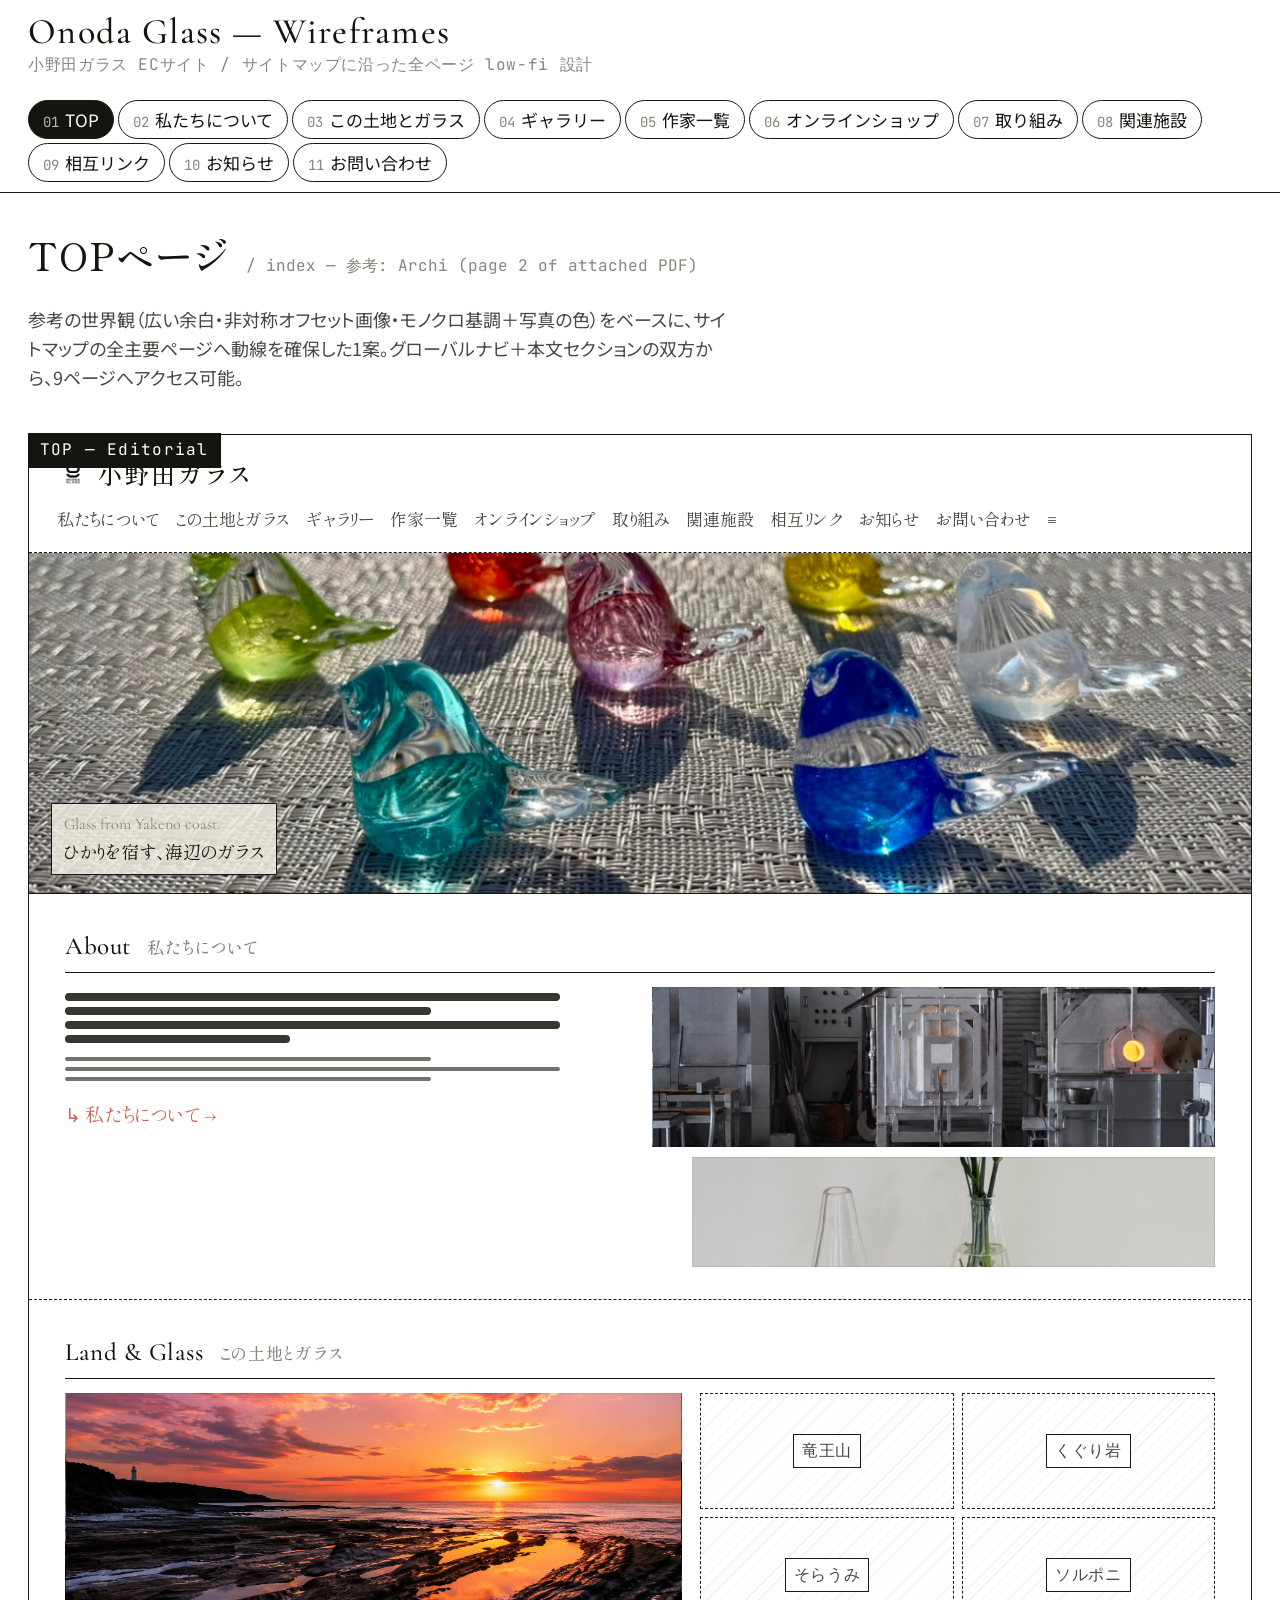
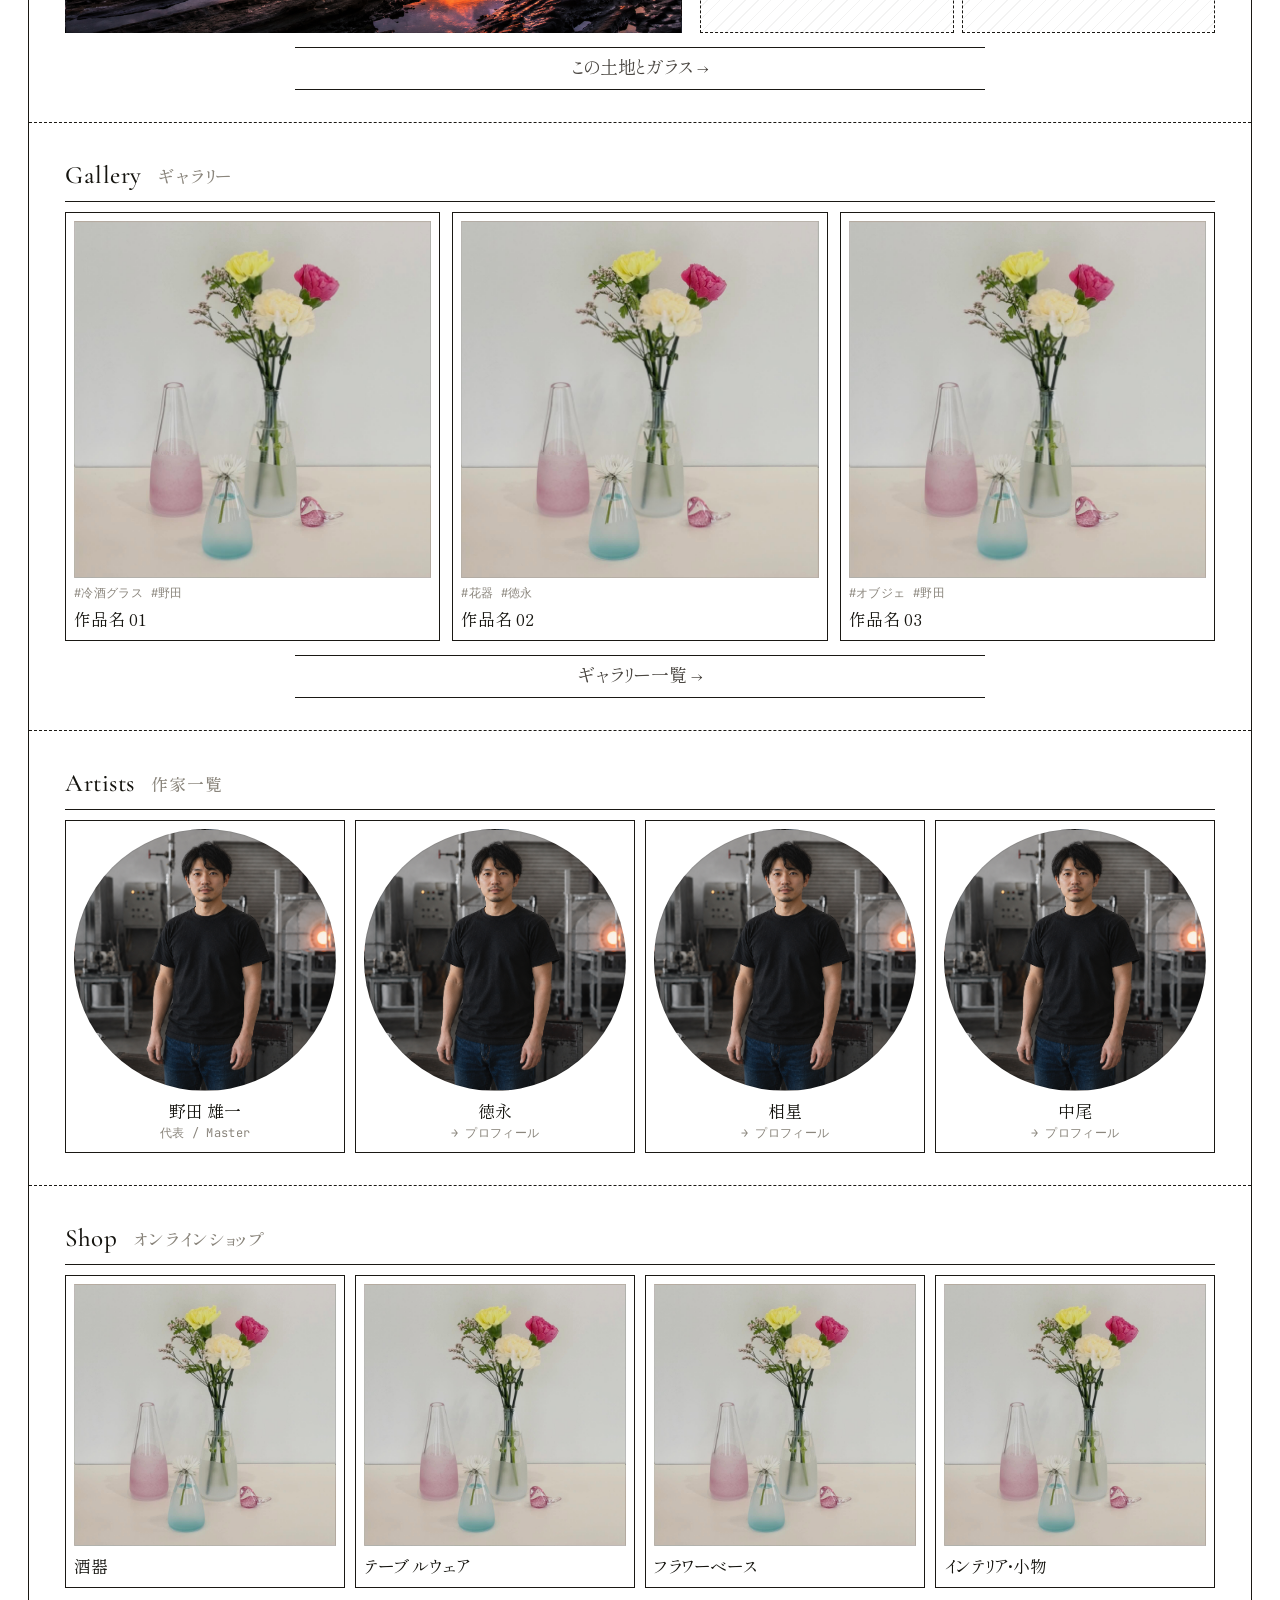
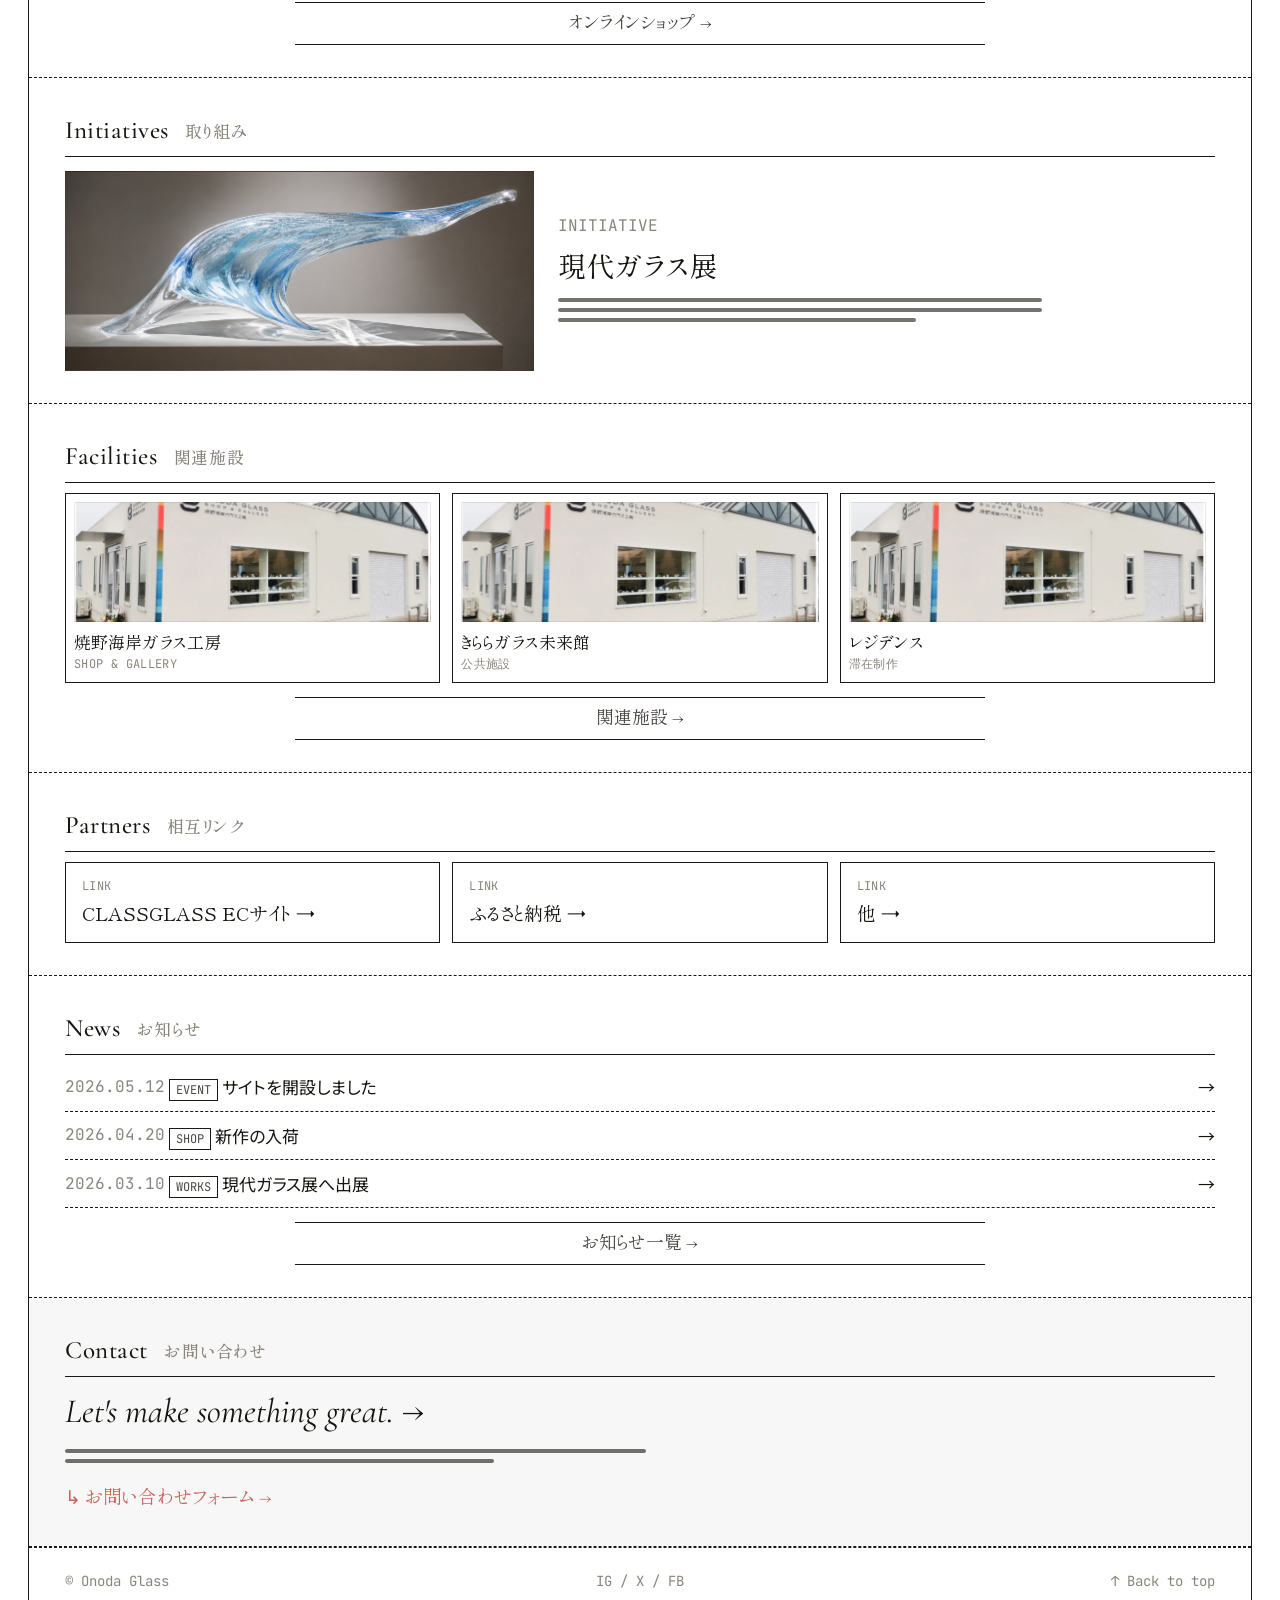
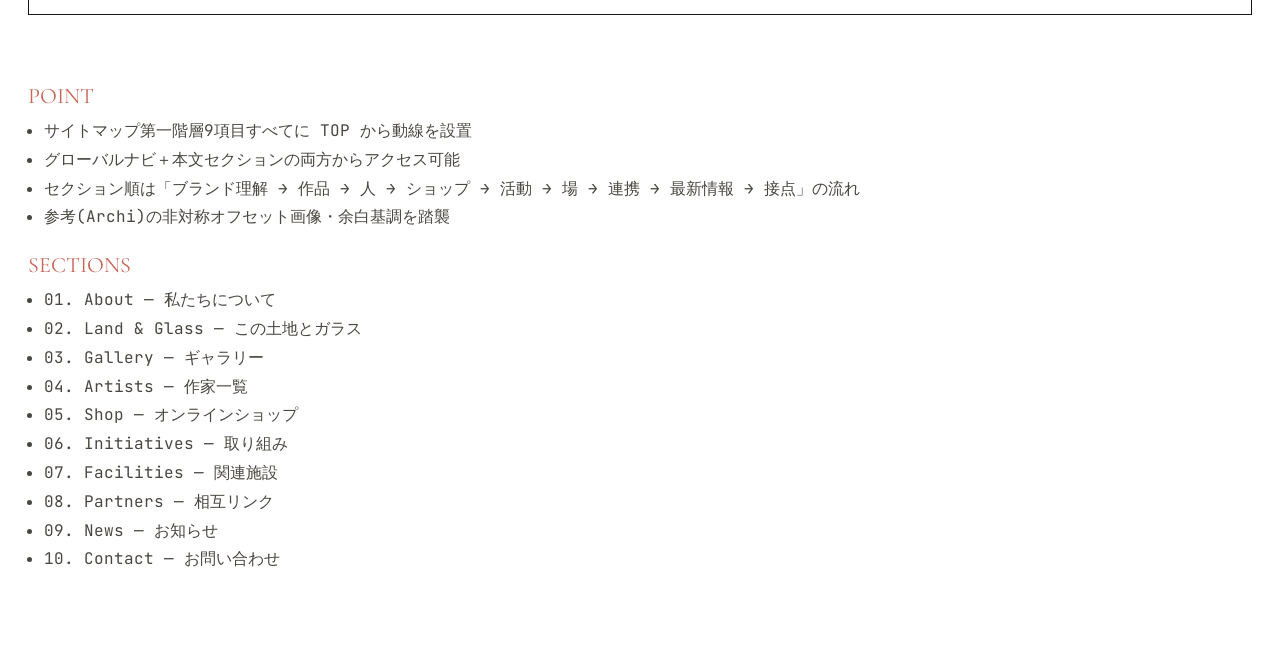
==== commit 4e5f45ec: "Replace all artwork/product images with 作品_花瓶2" ====
--- a/index.html
+++ b/index.html
@@ -101,7 +101,7 @@
           </div>
           <div style="position:relative">
             <div class="ph has-img" style="min-height:160px;--ph-img:url('img/studio.png')"><span class="lbl">[ 工房の様子 ]</span></div>
-            <div class="ph has-img" style="min-height:110px;margin-top:10px;margin-left:40px;--ph-img:url('img/handwork.png')"><span class="lbl">[ 作品の手元 ]</span></div>
+            <div class="ph has-img" style="min-height:110px;margin-top:10px;margin-left:40px;--ph-img:url('img/sakuhin.jpg')"><span class="lbl">[ 作品の手元 ]</span></div>
           </div>
         </div>
       </div>
@@ -125,9 +125,9 @@
       <div class="wire-section">
         <h3>Gallery <span class="jp">ギャラリー</span></h3>
         <div class="wire-grid-3" style="margin-top:10px">
-          <div class="wire-card"><div class="ph has-img" style="aspect-ratio:1;--ph-img:url('img/work-01.png')"><span class="lbl">作品</span></div><div class="meta">#冷酒グラス  #野田</div><div class="ttl">作品名 01</div></div>
-          <div class="wire-card"><div class="ph has-img" style="aspect-ratio:1;--ph-img:url('img/work-02.png')"><span class="lbl">作品</span></div><div class="meta">#花器  #徳永</div><div class="ttl">作品名 02</div></div>
-          <div class="wire-card"><div class="ph has-img" style="aspect-ratio:1;--ph-img:url('img/work-01.png')"><span class="lbl">作品</span></div><div class="meta">#オブジェ  #野田</div><div class="ttl">作品名 03</div></div>
+          <div class="wire-card"><div class="ph has-img" style="aspect-ratio:1;--ph-img:url('img/sakuhin.jpg')"><span class="lbl">作品</span></div><div class="meta">#冷酒グラス  #野田</div><div class="ttl">作品名 01</div></div>
+          <div class="wire-card"><div class="ph has-img" style="aspect-ratio:1;--ph-img:url('img/sakuhin.jpg')"><span class="lbl">作品</span></div><div class="meta">#花器  #徳永</div><div class="ttl">作品名 02</div></div>
+          <div class="wire-card"><div class="ph has-img" style="aspect-ratio:1;--ph-img:url('img/sakuhin.jpg')"><span class="lbl">作品</span></div><div class="meta">#オブジェ  #野田</div><div class="ttl">作品名 03</div></div>
         </div>
         <div class="see-more">ギャラリー一覧 →</div>
       </div>
@@ -147,10 +147,10 @@
       <div class="wire-section">
         <h3>Shop <span class="jp">オンラインショップ</span></h3>
         <div class="wire-grid-4" style="margin-top:10px">
-          <div class="wire-card"><div class="ph has-img" style="aspect-ratio:1;--ph-img:url('img/product.png')"><span class="lbl">酒器</span></div><div class="ttl">酒器</div></div>
-          <div class="wire-card"><div class="ph has-img" style="aspect-ratio:1;--ph-img:url('img/product.png')"><span class="lbl">テーブル</span></div><div class="ttl">テーブルウェア</div></div>
-          <div class="wire-card"><div class="ph has-img" style="aspect-ratio:1;--ph-img:url('img/product.png')"><span class="lbl">花器</span></div><div class="ttl">フラワーベース</div></div>
-          <div class="wire-card"><div class="ph has-img" style="aspect-ratio:1;--ph-img:url('img/product.png')"><span class="lbl">小物</span></div><div class="ttl">インテリア・小物</div></div>
+          <div class="wire-card"><div class="ph has-img" style="aspect-ratio:1;--ph-img:url('img/sakuhin.jpg')"><span class="lbl">酒器</span></div><div class="ttl">酒器</div></div>
+          <div class="wire-card"><div class="ph has-img" style="aspect-ratio:1;--ph-img:url('img/sakuhin.jpg')"><span class="lbl">テーブル</span></div><div class="ttl">テーブルウェア</div></div>
+          <div class="wire-card"><div class="ph has-img" style="aspect-ratio:1;--ph-img:url('img/sakuhin.jpg')"><span class="lbl">花器</span></div><div class="ttl">フラワーベース</div></div>
+          <div class="wire-card"><div class="ph has-img" style="aspect-ratio:1;--ph-img:url('img/sakuhin.jpg')"><span class="lbl">小物</span></div><div class="ttl">インテリア・小物</div></div>
         </div>
         <div class="see-more">オンラインショップ →</div>
       </div>
@@ -398,7 +398,7 @@
       <div class="variation__tag">GALLERY</div>
       <div class="wire-nav"><div class="brand"><img src="img/logo.jpg" alt="小野田ガラス">小野田ガラス</div><ul><li>Home</li><li>About</li><li>Gallery</li><li>作家一覧</li><li>Shop</li><li>≡</li></ul></div>
 
-      <div class="wire-hero"><div class="ph has-img" style="min-height:200px;--ph-img:url('img/work-01.png')"><span class="lbl">[ 代表作の引きの写真 ]</span></div>
+      <div class="wire-hero"><div class="ph has-img" style="min-height:200px;--ph-img:url('img/sakuhin.jpg')"><span class="lbl">[ 代表作の引きの写真 ]</span></div>
         <div class="overlay"><span class="en">Gallery.</span>作品一覧</div>
       </div>
 
@@ -425,10 +425,10 @@
           <div class="line thin med"></div>
         </div>
         <div class="wire-grid-4" style="margin-top:14px">
-          <div class="wire-card"><div class="ph has-img" style="aspect-ratio:1;--ph-img:url('img/product.png')"><span class="lbl">作品</span></div><div class="meta">#冷酒グラス</div><div class="ttl">作品名 01</div></div>
-          <div class="wire-card"><div class="ph has-img" style="aspect-ratio:1;--ph-img:url('img/product.png')"><span class="lbl">作品</span></div><div class="meta">#ロックグラス</div><div class="ttl">作品名 02</div></div>
-          <div class="wire-card"><div class="ph has-img" style="aspect-ratio:1;--ph-img:url('img/product.png')"><span class="lbl">作品</span></div><div class="meta">#花器</div><div class="ttl">作品名 03</div></div>
-          <div class="wire-card"><div class="ph has-img" style="aspect-ratio:1;--ph-img:url('img/product.png')"><span class="lbl">作品</span></div><div class="meta">#小鉢</div><div class="ttl">作品名 04</div></div>
+          <div class="wire-card"><div class="ph has-img" style="aspect-ratio:1;--ph-img:url('img/sakuhin.jpg')"><span class="lbl">作品</span></div><div class="meta">#冷酒グラス</div><div class="ttl">作品名 01</div></div>
+          <div class="wire-card"><div class="ph has-img" style="aspect-ratio:1;--ph-img:url('img/sakuhin.jpg')"><span class="lbl">作品</span></div><div class="meta">#ロックグラス</div><div class="ttl">作品名 02</div></div>
+          <div class="wire-card"><div class="ph has-img" style="aspect-ratio:1;--ph-img:url('img/sakuhin.jpg')"><span class="lbl">作品</span></div><div class="meta">#花器</div><div class="ttl">作品名 03</div></div>
+          <div class="wire-card"><div class="ph has-img" style="aspect-ratio:1;--ph-img:url('img/sakuhin.jpg')"><span class="lbl">作品</span></div><div class="meta">#小鉢</div><div class="ttl">作品名 04</div></div>
         </div>
       </div>
 
@@ -444,9 +444,9 @@
             <div class="note" style="margin-top:10px">プロフィール →</div>
           </div>
           <div class="wire-grid-3">
-            <div class="wire-card"><div class="ph has-img" style="aspect-ratio:1;--ph-img:url('img/product.png')"><span class="lbl">作品</span></div><div class="meta">#オブジェ</div><div class="ttl">作品名 01</div></div>
-            <div class="wire-card"><div class="ph has-img" style="aspect-ratio:1;--ph-img:url('img/product.png')"><span class="lbl">作品</span></div><div class="meta">#グラス</div><div class="ttl">作品名 02</div></div>
-            <div class="wire-card"><div class="ph has-img" style="aspect-ratio:1;--ph-img:url('img/product.png')"><span class="lbl">作品</span></div><div class="meta">#花器</div><div class="ttl">作品名 03</div></div>
+            <div class="wire-card"><div class="ph has-img" style="aspect-ratio:1;--ph-img:url('img/sakuhin.jpg')"><span class="lbl">作品</span></div><div class="meta">#オブジェ</div><div class="ttl">作品名 01</div></div>
+            <div class="wire-card"><div class="ph has-img" style="aspect-ratio:1;--ph-img:url('img/sakuhin.jpg')"><span class="lbl">作品</span></div><div class="meta">#グラス</div><div class="ttl">作品名 02</div></div>
+            <div class="wire-card"><div class="ph has-img" style="aspect-ratio:1;--ph-img:url('img/sakuhin.jpg')"><span class="lbl">作品</span></div><div class="meta">#花器</div><div class="ttl">作品名 03</div></div>
           </div>
         </div>
       </div>
@@ -459,10 +459,10 @@
           <div class="line thin med"></div>
         </div>
         <div class="wire-grid-4" style="margin-top:14px">
-          <div class="wire-card"><div class="ph has-img" style="aspect-ratio:1;--ph-img:url('img/product.png')"><span class="lbl">作品</span></div><div class="meta">#国内 #◯◯作家</div><div class="ttl">作品名 01</div></div>
-          <div class="wire-card"><div class="ph has-img" style="aspect-ratio:1;--ph-img:url('img/product.png')"><span class="lbl">作品</span></div><div class="meta">#国内 #◯◯作家</div><div class="ttl">作品名 02</div></div>
-          <div class="wire-card"><div class="ph has-img" style="aspect-ratio:1;--ph-img:url('img/product.png')"><span class="lbl">作品</span></div><div class="meta">#海外 #◯◯作家</div><div class="ttl">作品名 03</div></div>
-          <div class="wire-card"><div class="ph has-img" style="aspect-ratio:1;--ph-img:url('img/product.png')"><span class="lbl">作品</span></div><div class="meta">#海外 #◯◯作家</div><div class="ttl">作品名 04</div></div>
+          <div class="wire-card"><div class="ph has-img" style="aspect-ratio:1;--ph-img:url('img/sakuhin.jpg')"><span class="lbl">作品</span></div><div class="meta">#国内 #◯◯作家</div><div class="ttl">作品名 01</div></div>
+          <div class="wire-card"><div class="ph has-img" style="aspect-ratio:1;--ph-img:url('img/sakuhin.jpg')"><span class="lbl">作品</span></div><div class="meta">#国内 #◯◯作家</div><div class="ttl">作品名 02</div></div>
+          <div class="wire-card"><div class="ph has-img" style="aspect-ratio:1;--ph-img:url('img/sakuhin.jpg')"><span class="lbl">作品</span></div><div class="meta">#海外 #◯◯作家</div><div class="ttl">作品名 03</div></div>
+          <div class="wire-card"><div class="ph has-img" style="aspect-ratio:1;--ph-img:url('img/sakuhin.jpg')"><span class="lbl">作品</span></div><div class="meta">#海外 #◯◯作家</div><div class="ttl">作品名 04</div></div>
         </div>
       </div>
 
@@ -499,7 +499,7 @@
       <div class="variation__tag">ARTISTS</div>
       <div class="wire-nav"><div class="brand"><img src="img/logo.jpg" alt="小野田ガラス">小野田ガラス</div><ul><li>Home</li><li>Gallery</li><li>作家一覧</li><li>Shop</li><li>≡</li></ul></div>
 
-      <div class="wire-hero"><div class="ph has-img" style="min-height:200px;--ph-img:url('img/handwork.png')"><span class="lbl">[ 作家集合写真 or 工房での制作風景 ]</span></div>
+      <div class="wire-hero"><div class="ph has-img" style="min-height:200px;--ph-img:url('img/sakuhin.jpg')"><span class="lbl">[ 作家集合写真 or 工房での制作風景 ]</span></div>
         <div class="overlay"><span class="en">Our artists.</span>作家一覧</div>
       </div>
 
@@ -556,7 +556,7 @@
             <!-- 代表作品 -->
             <div style="margin-top:22px;font-family:var(--hand-en);color:var(--accent);font-size:18px;font-style:italic;border-bottom:1px solid var(--rule);padding-bottom:4px">代表作品 — Selected works</div>
             <div class="wire-grid-4" style="margin-top:10px">
-              <div class="wire-card" style="padding:6px"><div class="ph has-img" style="aspect-ratio:1;min-height:auto;--ph-img:url('img/work-01.png')"><span class="lbl">作品</span></div><div class="meta" style="margin-top:4px">作品名 / 20XX</div></div>
+              <div class="wire-card" style="padding:6px"><div class="ph has-img" style="aspect-ratio:1;min-height:auto;--ph-img:url('img/sakuhin.jpg')"><span class="lbl">作品</span></div><div class="meta" style="margin-top:4px">作品名 / 20XX</div></div>
               <div class="wire-card" style="padding:6px"><div class="ph" style="aspect-ratio:1;min-height:auto"><span class="lbl">作品</span></div><div class="meta" style="margin-top:4px">作品名 / 20XX</div></div>
               <div class="wire-card" style="padding:6px"><div class="ph" style="aspect-ratio:1;min-height:auto"><span class="lbl">作品</span></div><div class="meta" style="margin-top:4px">作品名 / 20XX</div></div>
               <div class="wire-card" style="padding:6px"><div class="ph" style="aspect-ratio:1;min-height:auto"><span class="lbl">作品</span></div><div class="meta" style="margin-top:4px">作品名 / 20XX</div></div>
@@ -602,7 +602,7 @@
             <!-- 代表作品 -->
             <div style="margin-top:22px;font-family:var(--hand-en);color:var(--accent);font-size:18px;font-style:italic;border-bottom:1px solid var(--rule);padding-bottom:4px">代表作品 — Selected works</div>
             <div class="wire-grid-4" style="margin-top:10px">
-              <div class="wire-card" style="padding:6px"><div class="ph has-img" style="aspect-ratio:1;min-height:auto;--ph-img:url('img/work-02.png')"><span class="lbl">作品</span></div><div class="meta" style="margin-top:4px">作品名 / 20XX</div></div>
+              <div class="wire-card" style="padding:6px"><div class="ph has-img" style="aspect-ratio:1;min-height:auto;--ph-img:url('img/sakuhin.jpg')"><span class="lbl">作品</span></div><div class="meta" style="margin-top:4px">作品名 / 20XX</div></div>
               <div class="wire-card" style="padding:6px"><div class="ph" style="aspect-ratio:1;min-height:auto"><span class="lbl">作品</span></div><div class="meta" style="margin-top:4px">作品名 / 20XX</div></div>
               <div class="wire-card" style="padding:6px"><div class="ph" style="aspect-ratio:1;min-height:auto"><span class="lbl">作品</span></div><div class="meta" style="margin-top:4px">作品名 / 20XX</div></div>
               <div class="wire-card" style="padding:6px"><div class="ph" style="aspect-ratio:1;min-height:auto"><span class="lbl">作品</span></div><div class="meta" style="margin-top:4px">作品名 / 20XX</div></div>
@@ -648,7 +648,7 @@
             <!-- 代表作品 -->
             <div style="margin-top:22px;font-family:var(--hand-en);color:var(--accent);font-size:18px;font-style:italic;border-bottom:1px solid var(--rule);padding-bottom:4px">代表作品 — Selected works</div>
             <div class="wire-grid-4" style="margin-top:10px">
-              <div class="wire-card" style="padding:6px"><div class="ph has-img" style="aspect-ratio:1;min-height:auto;--ph-img:url('img/product.png')"><span class="lbl">作品</span></div><div class="meta" style="margin-top:4px">作品名 / 20XX</div></div>
+              <div class="wire-card" style="padding:6px"><div class="ph has-img" style="aspect-ratio:1;min-height:auto;--ph-img:url('img/sakuhin.jpg')"><span class="lbl">作品</span></div><div class="meta" style="margin-top:4px">作品名 / 20XX</div></div>
               <div class="wire-card" style="padding:6px"><div class="ph" style="aspect-ratio:1;min-height:auto"><span class="lbl">作品</span></div><div class="meta" style="margin-top:4px">作品名 / 20XX</div></div>
               <div class="wire-card" style="padding:6px"><div class="ph" style="aspect-ratio:1;min-height:auto"><span class="lbl">作品</span></div><div class="meta" style="margin-top:4px">作品名 / 20XX</div></div>
               <div class="wire-card" style="padding:6px"><div class="ph" style="aspect-ratio:1;min-height:auto"><span class="lbl">作品</span></div><div class="meta" style="margin-top:4px">作品名 / 20XX</div></div>
@@ -691,7 +691,7 @@
             <!-- 代表作品 -->
             <div style="margin-top:22px;font-family:var(--hand-en);color:var(--accent);font-size:18px;font-style:italic;border-bottom:1px solid var(--rule);padding-bottom:4px">代表作品 — Selected works</div>
             <div class="wire-grid-4" style="margin-top:10px">
-              <div class="wire-card" style="padding:6px"><div class="ph has-img" style="aspect-ratio:1;min-height:auto;--ph-img:url('img/product.png')"><span class="lbl">作品</span></div><div class="meta" style="margin-top:4px">作品名 / 20XX</div></div>
+              <div class="wire-card" style="padding:6px"><div class="ph has-img" style="aspect-ratio:1;min-height:auto;--ph-img:url('img/sakuhin.jpg')"><span class="lbl">作品</span></div><div class="meta" style="margin-top:4px">作品名 / 20XX</div></div>
               <div class="wire-card" style="padding:6px"><div class="ph" style="aspect-ratio:1;min-height:auto"><span class="lbl">作品</span></div><div class="meta" style="margin-top:4px">作品名 / 20XX</div></div>
               <div class="wire-card" style="padding:6px"><div class="ph" style="aspect-ratio:1;min-height:auto"><span class="lbl">作品</span></div><div class="meta" style="margin-top:4px">作品名 / 20XX</div></div>
               <div class="wire-card" style="padding:6px"><div class="ph" style="aspect-ratio:1;min-height:auto"><span class="lbl">作品</span></div><div class="meta" style="margin-top:4px">作品名 / 20XX</div></div>
@@ -733,7 +733,7 @@
       <div class="variation__tag">SHOP — LIST</div>
       <div class="wire-nav"><div class="brand"><img src="img/logo.jpg" alt="小野田ガラス">小野田ガラス</div><ul><li>Home</li><li>Gallery</li><li>Shop</li><li>🛒 (2)</li><li>≡</li></ul></div>
 
-      <div class="wire-hero"><div class="ph has-img" style="min-height:140px;--ph-img:url('img/product.png')"><span class="lbl">[ カテゴリビジュアル ]</span></div>
+      <div class="wire-hero"><div class="ph has-img" style="min-height:140px;--ph-img:url('img/sakuhin.jpg')"><span class="lbl">[ カテゴリビジュアル ]</span></div>
         <div class="overlay"><span class="en">Shop.</span>オンラインショップ</div>
       </div>
 
@@ -770,14 +770,14 @@
               <span>並び替え: 新着 ▼</span>
             </div>
             <div class="wire-grid-4">
-              <div class="wire-card"><div class="ph has-img" style="aspect-ratio:1;--ph-img:url('img/product.png')"><span class="lbl">商品</span></div><div class="ttl">冷酒グラス・蒼</div><div class="meta">¥ 12,000</div></div>
-              <div class="wire-card"><div class="ph has-img" style="aspect-ratio:1;--ph-img:url('img/product.png')"><span class="lbl">商品</span></div><div class="ttl">ロックグラス・霧</div><div class="meta">¥ 9,800</div></div>
-              <div class="wire-card"><div class="ph has-img" style="aspect-ratio:1;--ph-img:url('img/product.png')"><span class="lbl">商品</span></div><div class="ttl">ワイングラス</div><div class="meta">¥ 14,000</div></div>
-              <div class="wire-card"><div class="ph has-img" style="aspect-ratio:1;--ph-img:url('img/product.png')"><span class="lbl">商品</span></div><div class="ttl">片口・小</div><div class="meta">¥ 6,600</div></div>
-              <div class="wire-card"><div class="ph has-img" style="aspect-ratio:1;--ph-img:url('img/product.png')"><span class="lbl">商品</span></div><div class="ttl">ぐい呑・凪</div><div class="meta">¥ 5,800</div></div>
-              <div class="wire-card"><div class="ph has-img" style="aspect-ratio:1;--ph-img:url('img/product.png')"><span class="lbl">商品</span></div><div class="ttl">蕎麦猪口</div><div class="meta">¥ 4,400</div></div>
-              <div class="wire-card"><div class="ph has-img" style="aspect-ratio:1;--ph-img:url('img/product.png')"><span class="lbl">商品</span></div><div class="ttl">デキャンタ</div><div class="meta">¥ 22,000</div></div>
-              <div class="wire-card"><div class="ph has-img" style="aspect-ratio:1;--ph-img:url('img/product.png')"><span class="lbl">商品</span></div><div class="ttl">脚付グラス</div><div class="meta">¥ 11,000</div></div>
+              <div class="wire-card"><div class="ph has-img" style="aspect-ratio:1;--ph-img:url('img/sakuhin.jpg')"><span class="lbl">商品</span></div><div class="ttl">冷酒グラス・蒼</div><div class="meta">¥ 12,000</div></div>
+              <div class="wire-card"><div class="ph has-img" style="aspect-ratio:1;--ph-img:url('img/sakuhin.jpg')"><span class="lbl">商品</span></div><div class="ttl">ロックグラス・霧</div><div class="meta">¥ 9,800</div></div>
+              <div class="wire-card"><div class="ph has-img" style="aspect-ratio:1;--ph-img:url('img/sakuhin.jpg')"><span class="lbl">商品</span></div><div class="ttl">ワイングラス</div><div class="meta">¥ 14,000</div></div>
+              <div class="wire-card"><div class="ph has-img" style="aspect-ratio:1;--ph-img:url('img/sakuhin.jpg')"><span class="lbl">商品</span></div><div class="ttl">片口・小</div><div class="meta">¥ 6,600</div></div>
+              <div class="wire-card"><div class="ph has-img" style="aspect-ratio:1;--ph-img:url('img/sakuhin.jpg')"><span class="lbl">商品</span></div><div class="ttl">ぐい呑・凪</div><div class="meta">¥ 5,800</div></div>
+              <div class="wire-card"><div class="ph has-img" style="aspect-ratio:1;--ph-img:url('img/sakuhin.jpg')"><span class="lbl">商品</span></div><div class="ttl">蕎麦猪口</div><div class="meta">¥ 4,400</div></div>
+              <div class="wire-card"><div class="ph has-img" style="aspect-ratio:1;--ph-img:url('img/sakuhin.jpg')"><span class="lbl">商品</span></div><div class="ttl">デキャンタ</div><div class="meta">¥ 22,000</div></div>
+              <div class="wire-card"><div class="ph has-img" style="aspect-ratio:1;--ph-img:url('img/sakuhin.jpg')"><span class="lbl">商品</span></div><div class="ttl">脚付グラス</div><div class="meta">¥ 11,000</div></div>
             </div>
             <div style="text-align:center;margin-top:14px;font-family:var(--mono);font-size:16px">‹ 1  2  3  ›</div>
           </div>
@@ -814,7 +814,7 @@
         <div style="font-family:var(--mono);font-size:16px;color:var(--ink-3);margin-bottom:10px">Shop &gt; 酒器 &gt; 冷酒グラス &gt; 蒼</div>
         <div style="display:grid;grid-template-columns:1.2fr 1fr;gap:28px">
           <div>
-            <div class="ph has-img" style="aspect-ratio:1;min-height:auto;--ph-img:url('img/product.png')"><span class="lbl">[ メイン画像 ]</span></div>
+            <div class="ph has-img" style="aspect-ratio:1;min-height:auto;--ph-img:url('img/sakuhin.jpg')"><span class="lbl">[ メイン画像 ]</span></div>
             <div class="wire-grid-4" style="margin-top:10px">
               <div class="ph" style="aspect-ratio:1;min-height:auto"><span class="lbl">図2</span></div>
               <div class="ph" style="aspect-ratio:1;min-height:auto"><span class="lbl">図3</span></div>
